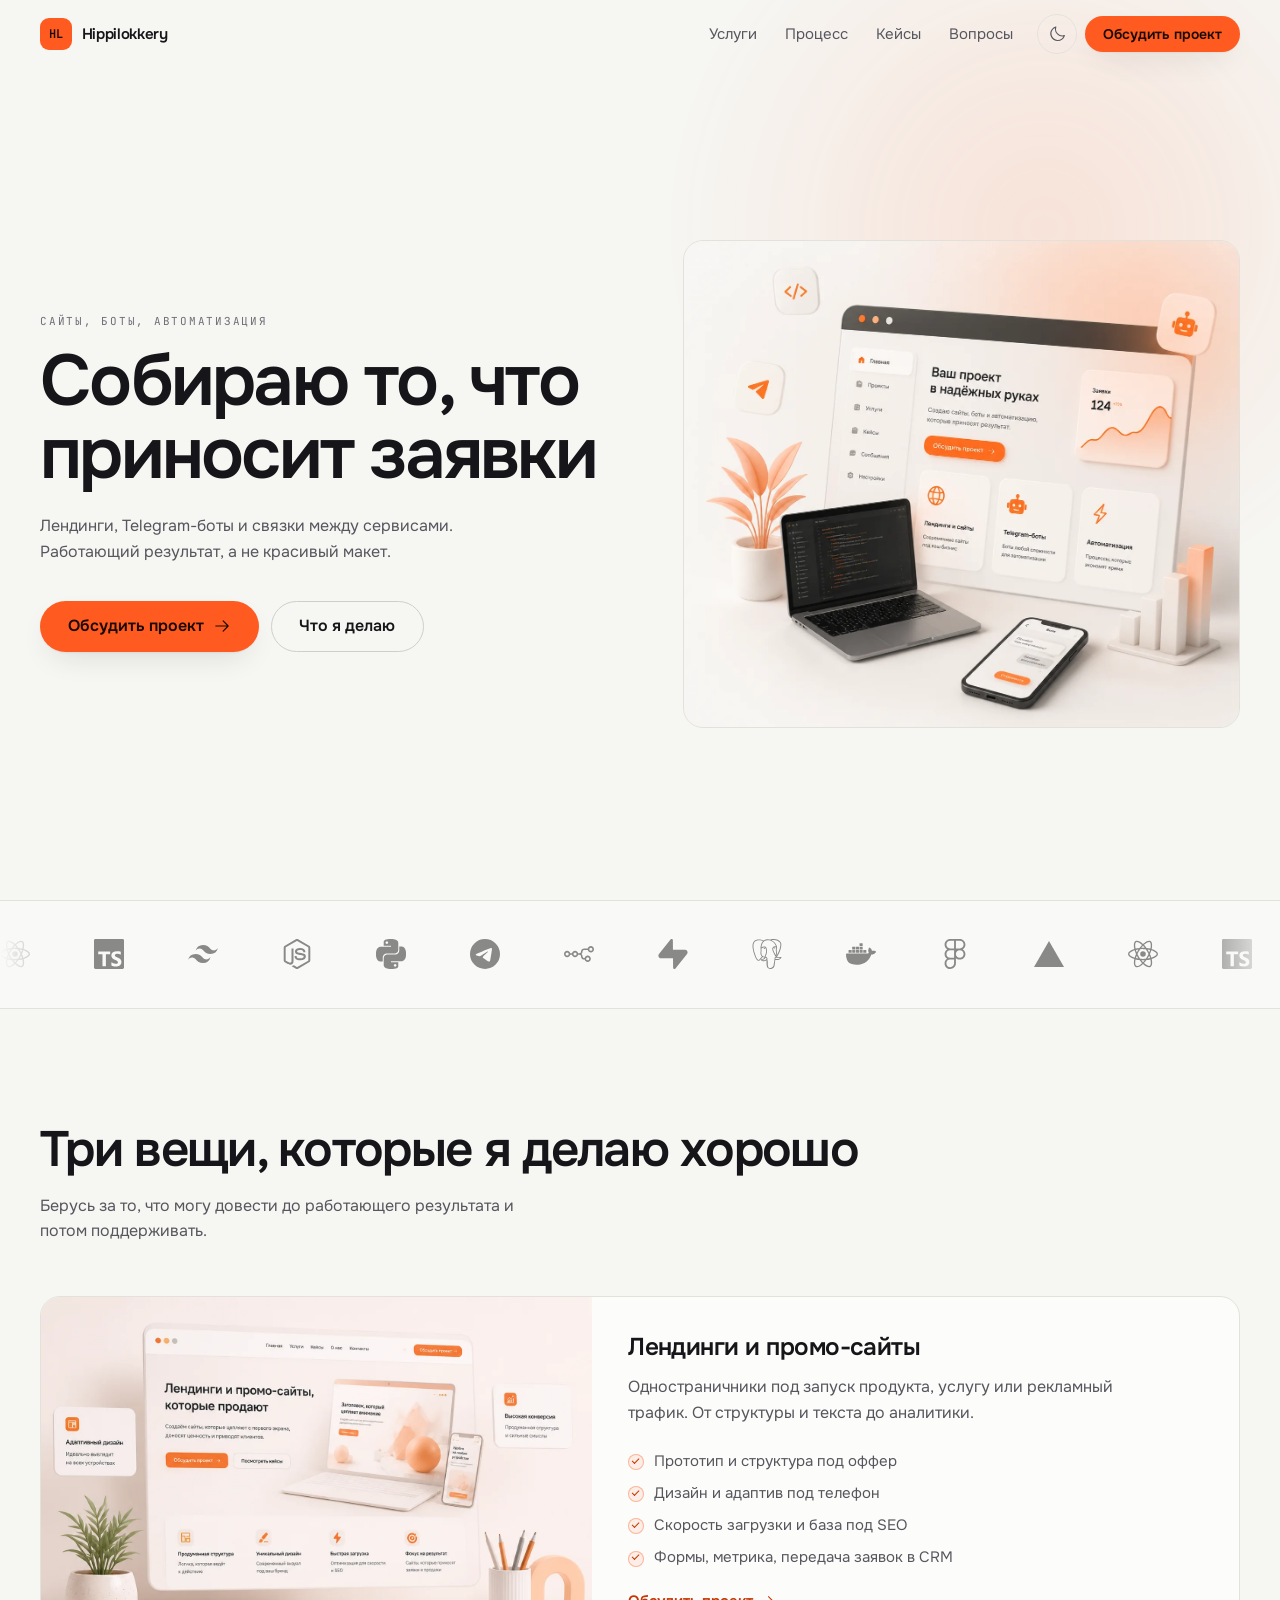
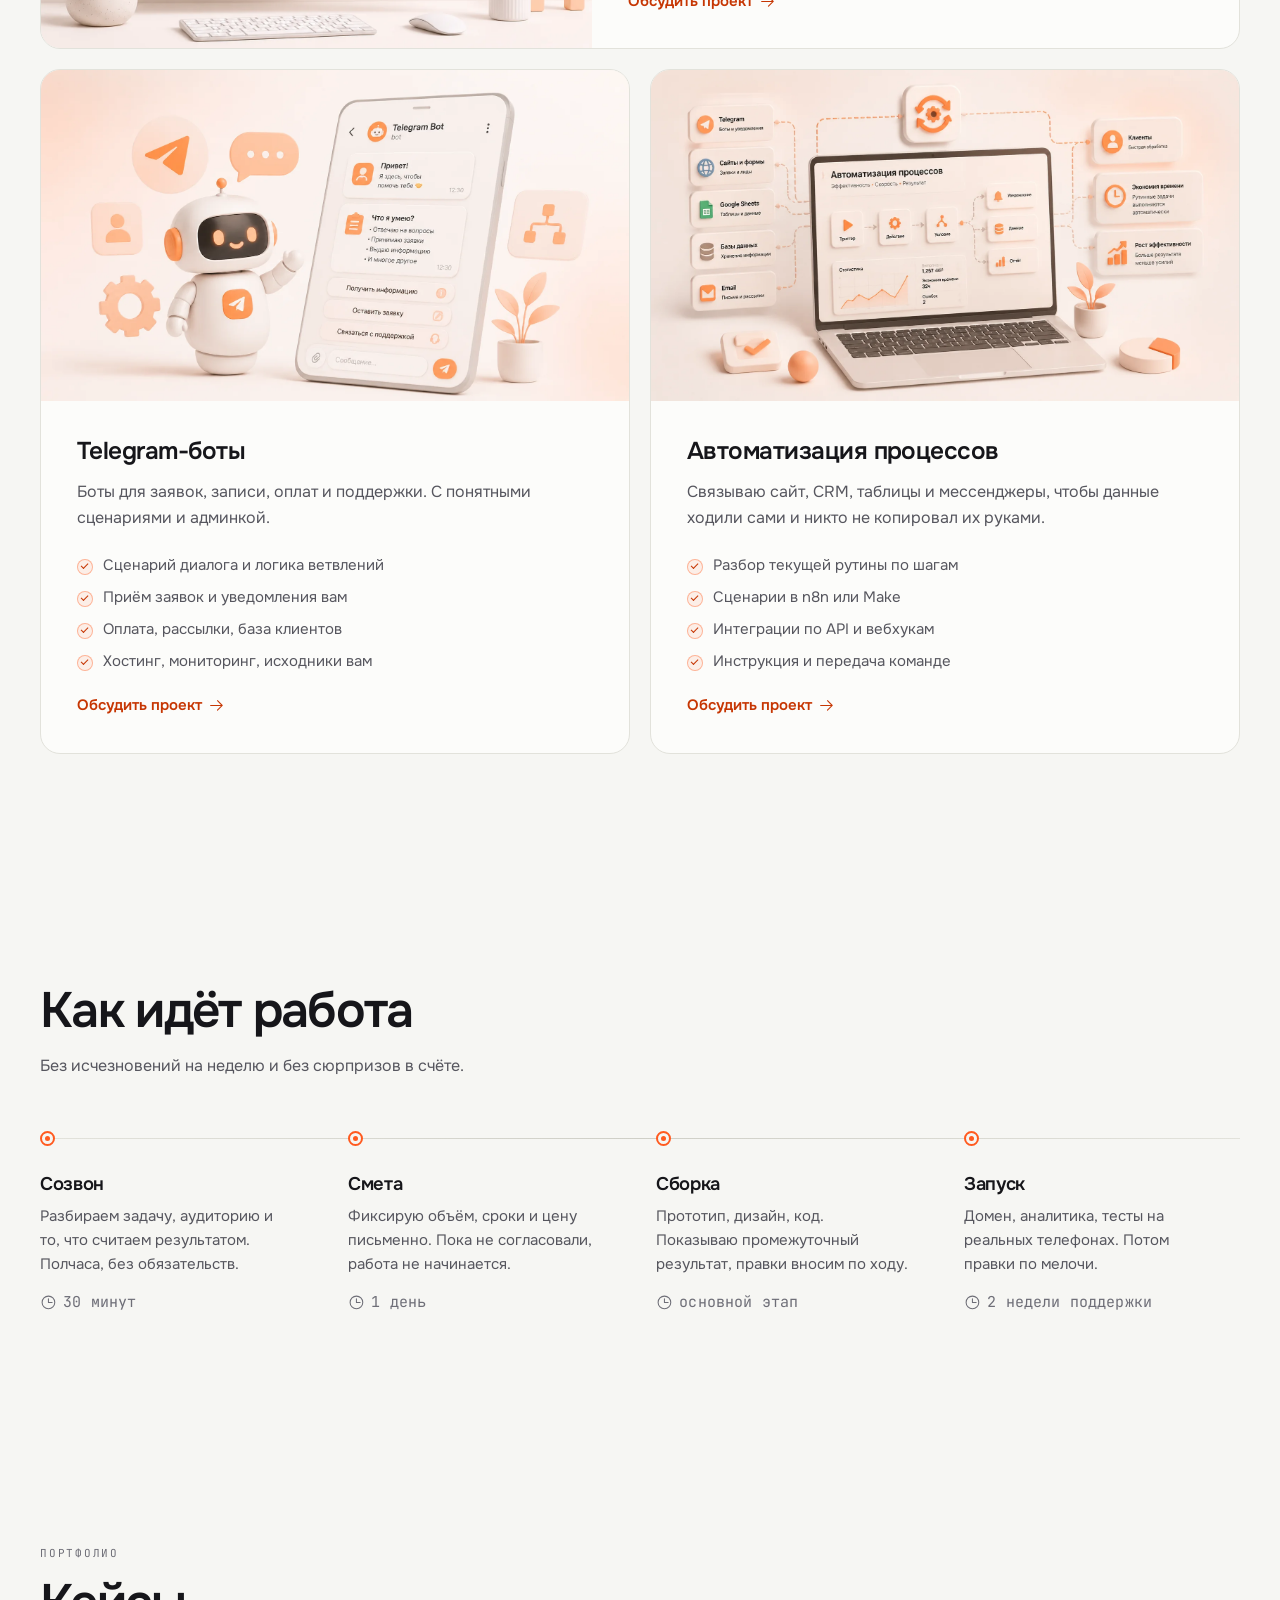
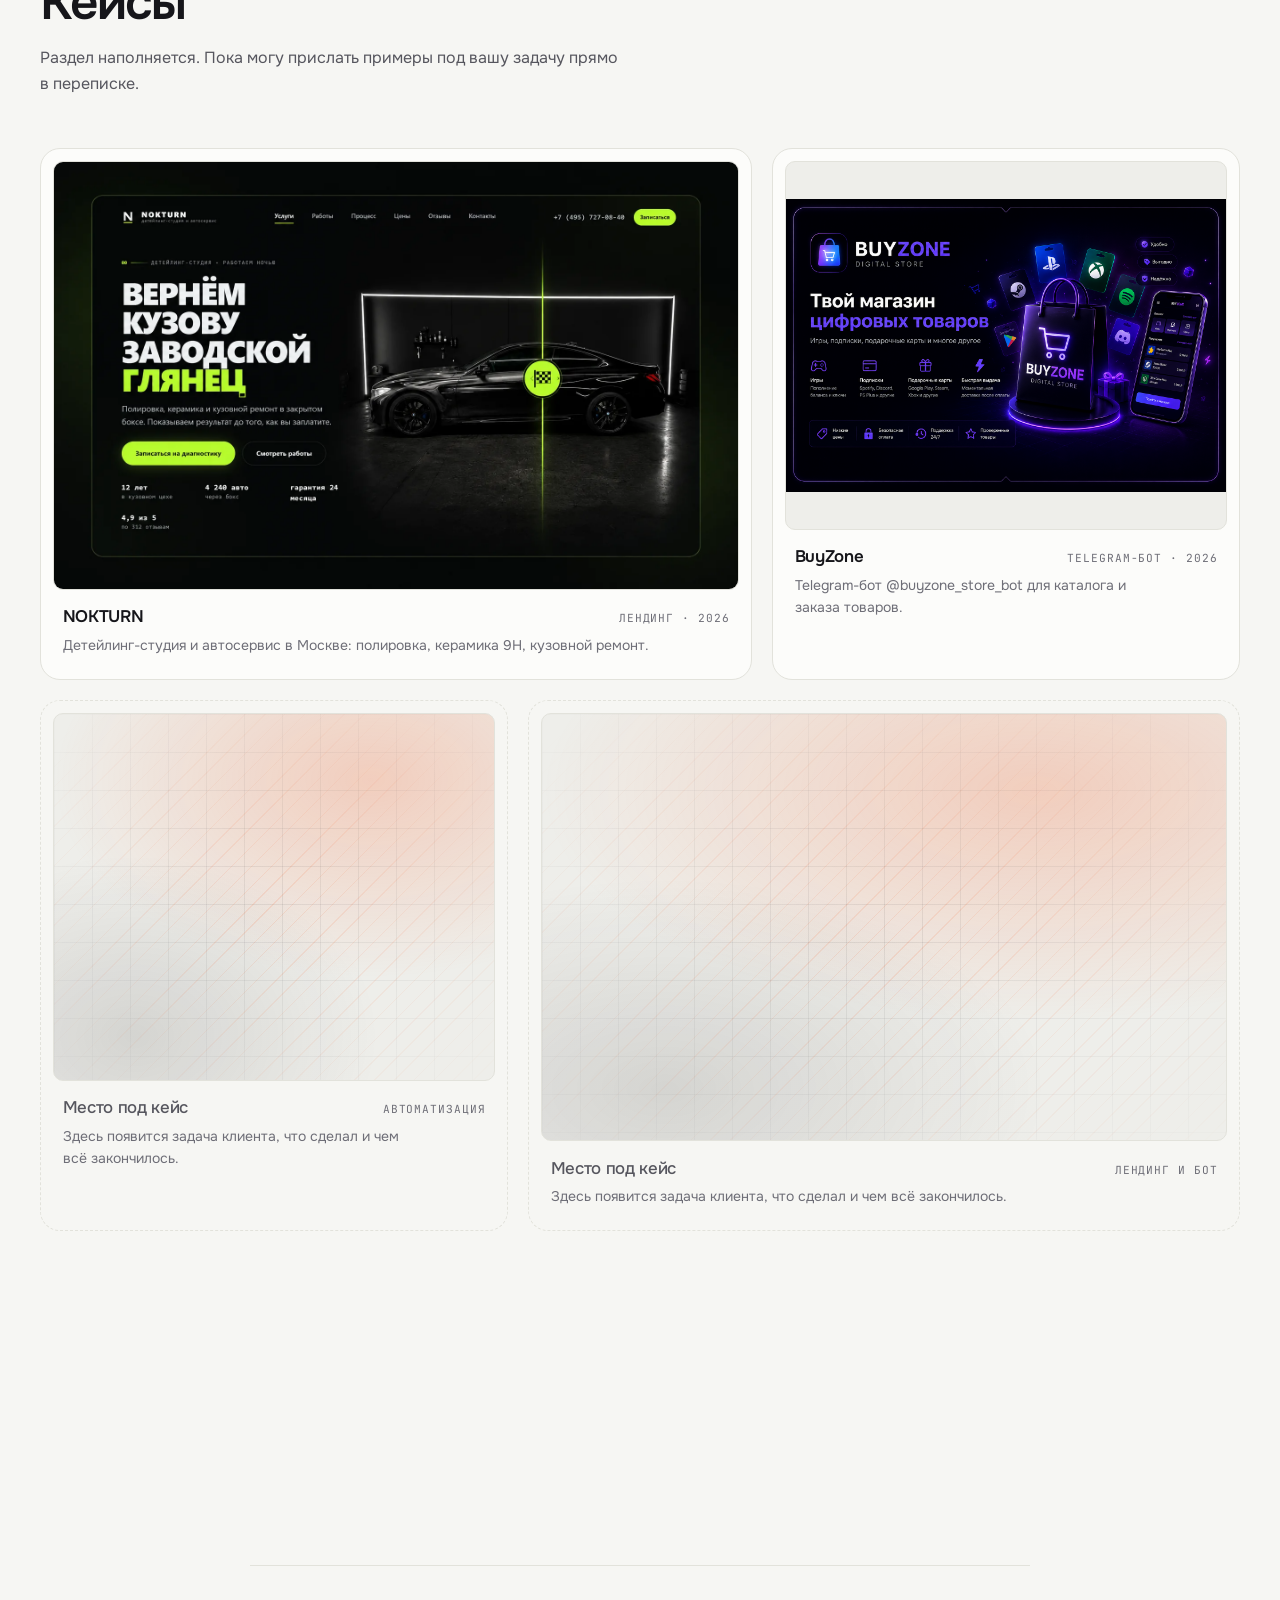
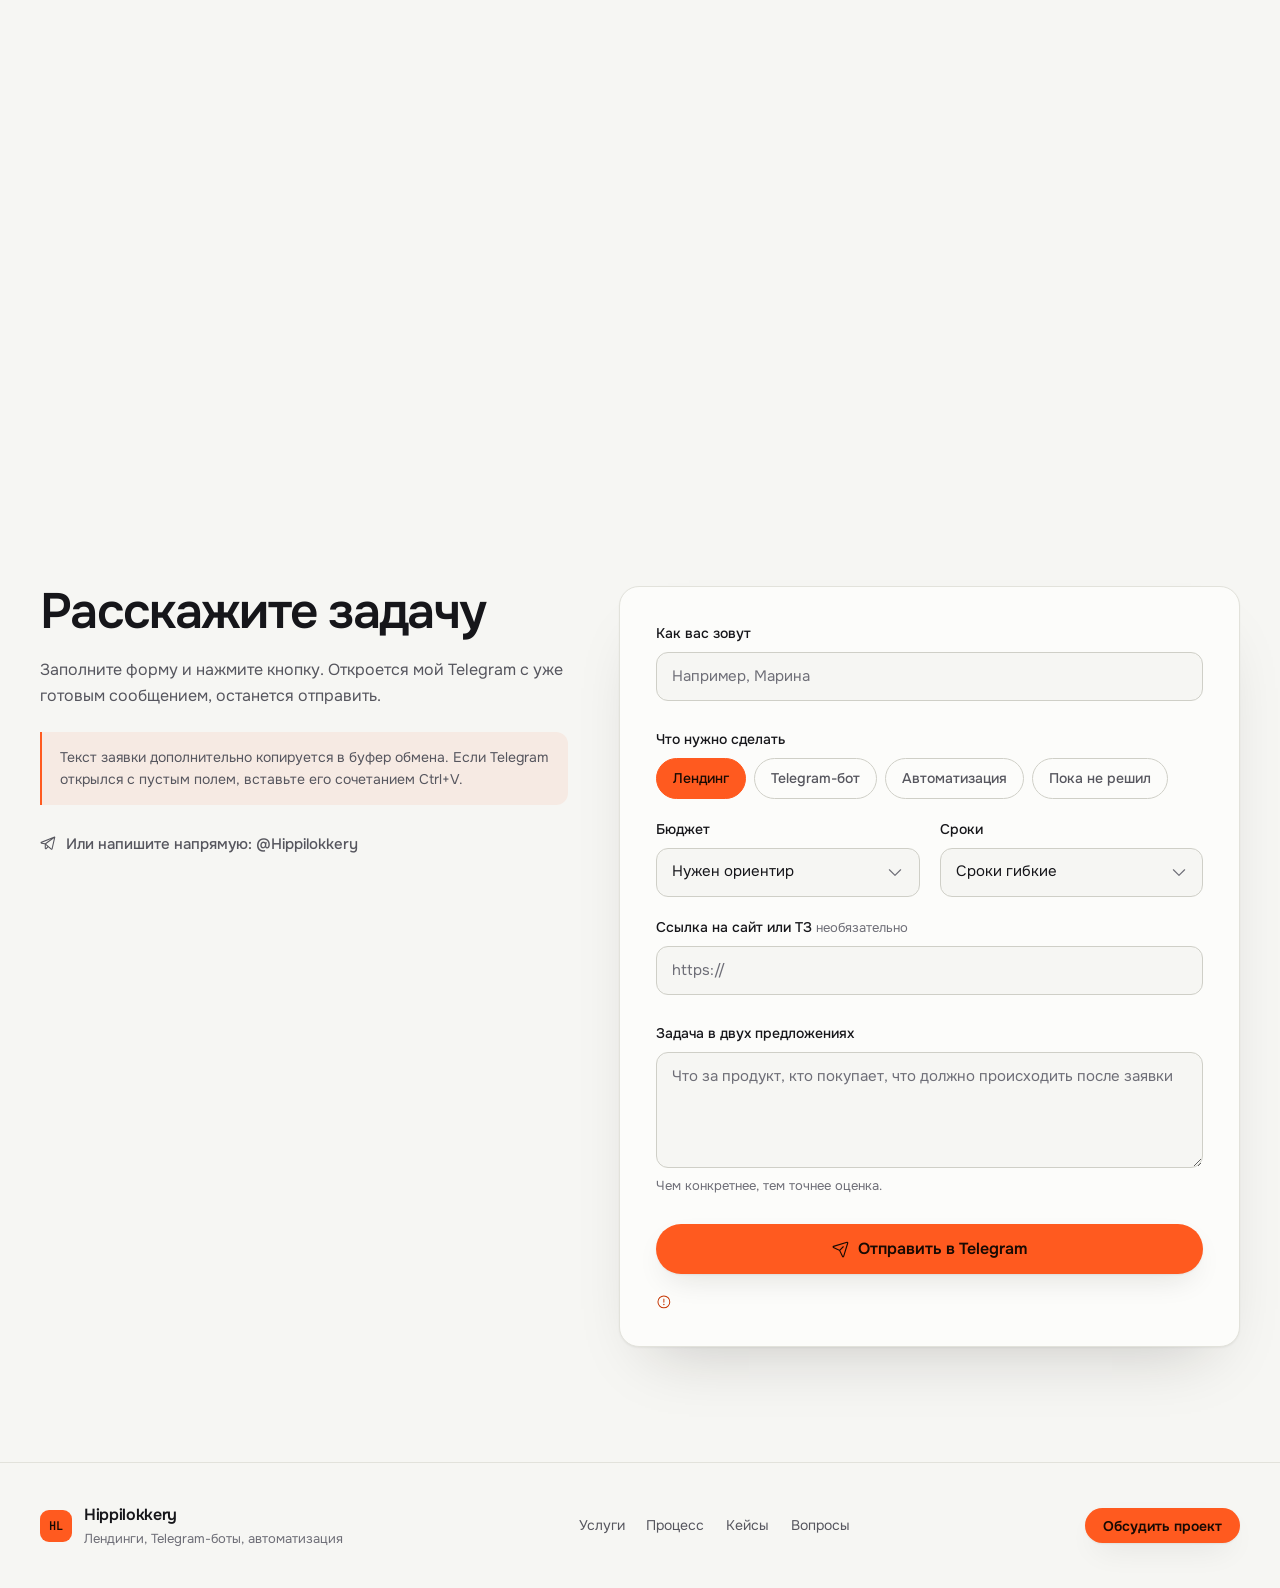
==== index.html @ 98b5475e "Fix BuyZone image fit inside case card" ====
<!DOCTYPE html>
<html lang="ru" data-theme="dark">
<head>
<meta charset="utf-8">
<meta name="viewport" content="width=device-width, initial-scale=1">
<title>Hippilokkery, лендинги и Telegram-боты под ключ</title>
<meta name="description" content="Собираю лендинги, Telegram-ботов и автоматизацию процессов. Заявка из формы уходит мне в Telegram одним нажатием.">
<meta name="theme-color" content="#0b0b0c" media="(prefers-color-scheme: dark)">
<meta name="theme-color" content="#f6f6f3" media="(prefers-color-scheme: light)">

<meta property="og:type" content="website">
<meta property="og:title" content="Hippilokkery, лендинги и Telegram-боты под ключ">
<meta property="og:description" content="Сайты, боты и автоматизация рутины. Работающий результат, а не красивый макет.">
<meta property="og:image" content="https://hippi44.github.io/portfolio/assets/img/og.jpg">
<meta name="twitter:card" content="summary_large_image">

<link rel="icon" href="assets/favicon.svg" type="image/svg+xml">
<link rel="apple-touch-icon" href="assets/apple-touch-icon.png">

<link rel="preload" href="assets/fonts/onest-cyrillic.woff2" as="font" type="font/woff2" crossorigin>
<link rel="preload" href="assets/fonts/onest-latin.woff2" as="font" type="font/woff2" crossorigin>
<link rel="stylesheet" href="assets/fonts.css">
<link rel="stylesheet" href="assets/css/styles.css">

<script>
  /* Тему ставим до первой отрисовки, иначе на загрузке мелькает светлый фон. */
  (function () {
    try {
      var saved = localStorage.getItem('hl-theme');
      var dark = saved ? saved === 'dark' : !window.matchMedia('(prefers-color-scheme: light)').matches;
      document.documentElement.dataset.theme = dark ? 'dark' : 'light';
    } catch (e) { /* приватный режим, остаётся тема из атрибута */ }
    /* Метка «скрипты работают». Без неё блоки .reveal остались бы невидимыми. */
    document.documentElement.classList.add('js');
  })();
</script>

<script type="application/ld+json">
{
  "@context": "https://schema.org",
  "@type": "ProfessionalService",
  "name": "Hippilokkery",
  "description": "Разработка лендингов, Telegram-ботов и автоматизация бизнес-процессов",
  "areaServed": "RU",
  "availableLanguage": "ru",
  "sameAs": ["https://t.me/Hippilokkery"],
  "knowsAbout": ["Лендинги", "Telegram-боты", "Автоматизация процессов", "Интеграции по API"]
}
</script>
</head>

<body>
<a class="skip-link" href="#main">К основному содержимому</a>
<!--
  Спрайт иконок Phosphor (лицензия MIT), вставлен прямо в разметку.
  Инлайн, а не отдельным файлом: так <use href="#i-..."> работает и при открытии
  index.html напрямую с диска, где загрузка внешнего svg запрещена политикой браузера.
  Новую иконку добавляйте сюда же, symbol с id вида i-название.
-->
<svg xmlns="http://www.w3.org/2000/svg" style="display:none" aria-hidden="true">
<symbol id="i-arrow-up-right" viewBox="0 0 256 256" fill="currentColor"><path d="M200,64V168a8,8,0,0,1-16,0V83.31L69.66,197.66a8,8,0,0,1-11.32-11.32L172.69,72H88a8,8,0,0,1,0-16H192A8,8,0,0,1,200,64Z"/></symbol>
<symbol id="i-arrow-right" viewBox="0 0 256 256" fill="currentColor"><path d="M221.66,133.66l-72,72a8,8,0,0,1-11.32-11.32L196.69,136H40a8,8,0,0,1,0-16H196.69L138.34,61.66a8,8,0,0,1,11.32-11.32l72,72A8,8,0,0,1,221.66,133.66Z"/></symbol>
<symbol id="i-check" viewBox="0 0 256 256" fill="currentColor"><path d="M229.66,77.66l-128,128a8,8,0,0,1-11.32,0l-56-56a8,8,0,0,1,11.32-11.32L96,188.69,218.34,66.34a8,8,0,0,1,11.32,11.32Z"/></symbol>
<symbol id="i-copy" viewBox="0 0 256 256" fill="currentColor"><path d="M216,32H88a8,8,0,0,0-8,8V80H40a8,8,0,0,0-8,8V216a8,8,0,0,0,8,8H168a8,8,0,0,0,8-8V176h40a8,8,0,0,0,8-8V40A8,8,0,0,0,216,32ZM160,208H48V96H160Zm48-48H176V88a8,8,0,0,0-8-8H96V48H208Z"/></symbol>
<symbol id="i-sun" viewBox="0 0 256 256" fill="currentColor"><path d="M120,40V16a8,8,0,0,1,16,0V40a8,8,0,0,1-16,0Zm72,88a64,64,0,1,1-64-64A64.07,64.07,0,0,1,192,128Zm-16,0a48,48,0,1,0-48,48A48.05,48.05,0,0,0,176,128ZM58.34,69.66A8,8,0,0,0,69.66,58.34l-16-16A8,8,0,0,0,42.34,53.66Zm0,116.68-16,16a8,8,0,0,0,11.32,11.32l16-16a8,8,0,0,0-11.32-11.32ZM192,72a8,8,0,0,0,5.66-2.34l16-16a8,8,0,0,0-11.32-11.32l-16,16A8,8,0,0,0,192,72Zm5.66,114.34a8,8,0,0,0-11.32,11.32l16,16a8,8,0,0,0,11.32-11.32ZM48,128a8,8,0,0,0-8-8H16a8,8,0,0,0,0,16H40A8,8,0,0,0,48,128Zm80,80a8,8,0,0,0-8,8v24a8,8,0,0,0,16,0V216A8,8,0,0,0,128,208Zm112-88H216a8,8,0,0,0,0,16h24a8,8,0,0,0,0-16Z"/></symbol>
<symbol id="i-moon" viewBox="0 0 256 256" fill="currentColor"><path d="M233.54,142.23a8,8,0,0,0-8-2,88.08,88.08,0,0,1-109.8-109.8,8,8,0,0,0-10-10,104.84,104.84,0,0,0-52.91,37A104,104,0,0,0,136,224a103.09,103.09,0,0,0,62.52-20.88,104.84,104.84,0,0,0,37-52.91A8,8,0,0,0,233.54,142.23ZM188.9,190.34A88,88,0,0,1,65.66,67.11a89,89,0,0,1,31.4-26A106,106,0,0,0,96,56,104.11,104.11,0,0,0,200,160a106,106,0,0,0,14.92-1.06A89,89,0,0,1,188.9,190.34Z"/></symbol>
<symbol id="i-list" viewBox="0 0 256 256" fill="currentColor"><path d="M224,128a8,8,0,0,1-8,8H40a8,8,0,0,1,0-16H216A8,8,0,0,1,224,128ZM40,72H216a8,8,0,0,0,0-16H40a8,8,0,0,0,0,16ZM216,184H40a8,8,0,0,0,0,16H216a8,8,0,0,0,0-16Z"/></symbol>
<symbol id="i-x" viewBox="0 0 256 256" fill="currentColor"><path d="M205.66,194.34a8,8,0,0,1-11.32,11.32L128,139.31,61.66,205.66a8,8,0,0,1-11.32-11.32L116.69,128,50.34,61.66A8,8,0,0,1,61.66,50.34L128,116.69l66.34-66.35a8,8,0,0,1,11.32,11.32L139.31,128Z"/></symbol>
<symbol id="i-caret-down" viewBox="0 0 256 256" fill="currentColor"><path d="M213.66,101.66l-80,80a8,8,0,0,1-11.32,0l-80-80A8,8,0,0,1,53.66,90.34L128,164.69l74.34-74.35a8,8,0,0,1,11.32,11.32Z"/></symbol>
<symbol id="i-paper-plane-tilt" viewBox="0 0 256 256" fill="currentColor"><path d="M227.32,28.68a16,16,0,0,0-15.66-4.08l-.15,0L19.57,82.84a16,16,0,0,0-2.49,29.8L102,154l41.3,84.87A15.86,15.86,0,0,0,157.74,248q.69,0,1.38-.06a15.88,15.88,0,0,0,14-11.51l58.2-191.94c0-.05,0-.1,0-.15A16,16,0,0,0,227.32,28.68ZM157.83,231.85l-.05.14,0-.07-40.06-82.3,48-48a8,8,0,0,0-11.31-11.31l-48,48L24.08,98.25l-.07,0,.14,0L216,40Z"/></symbol>
<symbol id="i-telegram-logo" viewBox="0 0 256 256" fill="currentColor"><path d="M228.88,26.19a9,9,0,0,0-9.16-1.57L17.06,103.93a14.22,14.22,0,0,0,2.43,27.21L72,141.45V200a15.92,15.92,0,0,0,10,14.83,15.91,15.91,0,0,0,17.51-3.73l25.32-26.26L165,220a15.88,15.88,0,0,0,10.51,4,16.3,16.3,0,0,0,5-.79,15.85,15.85,0,0,0,10.67-11.63L231.77,35A9,9,0,0,0,228.88,26.19Zm-61.14,36L78.15,126.35l-49.6-9.73ZM88,200V152.52l24.79,21.74Zm87.53,8L92.85,135.5l119-85.29Z"/></symbol>
<symbol id="i-warning-circle" viewBox="0 0 256 256" fill="currentColor"><path d="M128,24A104,104,0,1,0,232,128,104.11,104.11,0,0,0,128,24Zm0,192a88,88,0,1,1,88-88A88.1,88.1,0,0,1,128,216Zm-8-80V80a8,8,0,0,1,16,0v56a8,8,0,0,1-16,0Zm20,36a12,12,0,1,1-12-12A12,12,0,0,1,140,172Z"/></symbol>
<symbol id="i-circle-notch" viewBox="0 0 256 256" fill="currentColor"><path d="M232,128a104,104,0,0,1-208,0c0-41,23.81-78.36,60.66-95.27a8,8,0,0,1,6.68,14.54C60.15,61.59,40,93.27,40,128a88,88,0,0,0,176,0c0-34.73-20.15-66.41-51.34-80.73a8,8,0,0,1,6.68-14.54C208.19,49.64,232,87,232,128Z"/></symbol>
<symbol id="i-clock" viewBox="0 0 256 256" fill="currentColor"><path d="M128,24A104,104,0,1,0,232,128,104.11,104.11,0,0,0,128,24Zm0,192a88,88,0,1,1,88-88A88.1,88.1,0,0,1,128,216Zm64-88a8,8,0,0,1-8,8H128a8,8,0,0,1-8-8V72a8,8,0,0,1,16,0v48h48A8,8,0,0,1,192,128Z"/></symbol>
</svg>

<header class="site-header" id="site-header">
  <div class="wrap header-inner">
    <a class="brand" href="#top" aria-label="Hippilokkery, в начало страницы">
      <span class="brand-mark" aria-hidden="true">HL</span>
      <span class="brand-name">Hippilokkery</span>
    </a>

    <nav class="nav-desktop" aria-label="Основная навигация">
      <a href="#services">Услуги</a>
      <a href="#process">Процесс</a>
      <a href="#work">Кейсы</a>
      <a href="#faq">Вопросы</a>
    </nav>

    <div class="header-actions">
      <button class="icon-btn" type="button" id="theme-toggle" aria-label="Переключить тему">
        <svg class="ico ico-sun" aria-hidden="true"><use href="#i-sun"></use></svg>
        <svg class="ico ico-moon" aria-hidden="true"><use href="#i-moon"></use></svg>
      </button>
      <a class="btn btn-primary btn-sm header-cta" href="#contact">Обсудить проект</a>
      <button class="icon-btn nav-burger" type="button" id="nav-toggle"
              aria-label="Меню" aria-expanded="false" aria-controls="mobile-nav">
        <svg class="ico ico-open" aria-hidden="true"><use href="#i-list"></use></svg>
        <svg class="ico ico-close" aria-hidden="true"><use href="#i-x"></use></svg>
      </button>
    </div>
  </div>
</header>

<div class="mobile-nav" id="mobile-nav" hidden>
  <nav class="wrap mobile-nav-inner" aria-label="Мобильная навигация">
    <a href="#services"><span>Услуги</span><svg class="ico" aria-hidden="true"><use href="#i-arrow-up-right"></use></svg></a>
    <a href="#process"><span>Процесс</span><svg class="ico" aria-hidden="true"><use href="#i-arrow-up-right"></use></svg></a>
    <a href="#work"><span>Кейсы</span><svg class="ico" aria-hidden="true"><use href="#i-arrow-up-right"></use></svg></a>
    <a href="#faq"><span>Вопросы</span><svg class="ico" aria-hidden="true"><use href="#i-arrow-up-right"></use></svg></a>
    <a class="btn btn-primary mobile-nav-cta" href="#contact">Обсудить проект</a>
  </nav>
</div>

<main id="main">
  <span id="top"></span>

  <!-- ================================ HERO ================================ -->
  <section class="hero">
    <div class="wrap hero-grid">
      <div class="hero-copy">
        <p class="kicker reveal">Сайты, боты, автоматизация</p>
        <h1 class="h-display reveal" style="--d:1">
          Собираю то, что<br>приносит заявки
        </h1>
        <p class="lead hero-lead reveal" style="--d:2">
          Лендинги, Telegram-боты и связки между сервисами. Работающий результат, а не красивый макет.
        </p>
        <div class="hero-actions reveal" style="--d:3">
          <a class="btn btn-primary btn-lg" href="#contact">
            Обсудить проект
            <svg class="ico" aria-hidden="true"><use href="#i-arrow-right"></use></svg>
          </a>
          <a class="btn btn-ghost btn-lg" href="#services">Что я делаю</a>
        </div>
      </div>

      <div class="hero-visual reveal" style="--d:2">
        <!-- Две версии одной сцены. Нижняя видна всегда, верхняя проявляется
             в тёмной теме, см. .shot-img-dark в styles.css. -->
        <figure class="shot shot-hero" data-slot="hero">
          <img class="shot-img" src="assets/img/heroBlock.webp"
               alt="Рабочее место: сайт с формой заявок на экране, Telegram-бот в телефоне и график обращений"
               width="1268" height="1241" loading="eager" fetchpriority="high" decoding="async"
               onerror="this.closest('.shot').classList.add('shot-empty')">
          <img class="shot-img shot-img-dark" src="assets/img/heroBlockDark.webp"
               alt="" aria-hidden="true"
               width="1268" height="1241" loading="eager" decoding="async">
        </figure>
      </div>
    </div>
  </section>

  <!-- ================================ СТЕК ================================ -->
  <section class="stack-band" aria-label="Технологии, на которых работаю">
    <div class="marquee" id="stack-marquee">
      <div class="marquee-track" id="stack-track"><!-- логотипы вставляет JS --></div>
    </div>
  </section>
  <!-- =============================== УСЛУГИ =============================== -->
  <!-- Layout-семейство: асимметричная бенто-сетка. Ровно 3 ячейки под 3 услуги,
       первая широкая с картинкой, две узкие снизу. Пустых ячеек нет. -->
  <section class="section services" id="services">
    <div class="wrap">
      <header class="section-head reveal">
        <h2 class="h-section">Три вещи, которые я делаю хорошо</h2>
        <p class="lead">Берусь за то, что могу довести до работающего результата и потом поддерживать.</p>
      </header>

      <div class="services-grid">

        <article class="svc svc-wide reveal">
          <div class="svc-media">
            <figure class="shot" data-slot="landing">
              <img class="shot-img" src="assets/img/lendingPromo.webp"
                   alt="Лендинг на большом экране: заголовок, кнопка заявки и блок преимуществ"
                   width="1448" height="1086" loading="lazy" decoding="async"
                   onerror="this.closest('.shot').classList.add('shot-empty')">
              <img class="shot-img shot-img-dark" src="assets/img/lendingPromoDark.webp"
                   alt="" aria-hidden="true"
                   width="1448" height="1086" loading="lazy" decoding="async">
            </figure>
          </div>
          <div class="svc-body">
            <h3 class="h-card">Лендинги и промо-сайты</h3>
            <p class="svc-summary">
              Одностраничники под запуск продукта, услугу или рекламный трафик. От структуры и текста до аналитики.
            </p>
            <ul class="ticks">
              <li>Прототип и структура под оффер</li>
              <li>Дизайн и адаптив под телефон</li>
              <li>Скорость загрузки и база под SEO</li>
              <li>Формы, метрика, передача заявок в CRM</li>
            </ul>
            <a class="link-arrow" href="#contact">
              Обсудить проект
              <svg class="ico" aria-hidden="true"><use href="#i-arrow-right"></use></svg>
            </a>
          </div>
        </article>

        <article class="svc svc-tile reveal" style="--d:1">
          <div class="svc-media svc-media-tile">
            <figure class="shot" data-slot="bots">
              <img class="shot-img" src="assets/img/telegramBot.webp"
                   alt="Telegram-бот в чате: приветствие, список умений и кнопки для заявки"
                   width="1672" height="941" loading="lazy" decoding="async"
                   onerror="this.closest('.shot').classList.add('shot-empty')">
              <img class="shot-img shot-img-dark" src="assets/img/telegramBotDark.webp"
                   alt="" aria-hidden="true"
                   width="1672" height="941" loading="lazy" decoding="async">
            </figure>
          </div>
          <div class="svc-body">
            <h3 class="h-card">Telegram-боты</h3>
            <p class="svc-summary">
              Боты для заявок, записи, оплат и поддержки. С понятными сценариями и админкой.
            </p>
            <ul class="ticks">
              <li>Сценарий диалога и логика ветвлений</li>
              <li>Приём заявок и уведомления вам</li>
              <li>Оплата, рассылки, база клиентов</li>
              <li>Хостинг, мониторинг, исходники вам</li>
            </ul>
            <a class="link-arrow" href="#contact">
              Обсудить проект
              <svg class="ico" aria-hidden="true"><use href="#i-arrow-right"></use></svg>
            </a>
          </div>
        </article>

        <article class="svc svc-tile reveal" style="--d:2">
          <div class="svc-media svc-media-tile">
            <figure class="shot" data-slot="automation">
              <img class="shot-img" src="assets/img/automaticProces.webp"
                   alt="Схема автоматизации: Telegram, формы, таблицы и почта связаны с триггером, отчётами и уведомлениями"
                   width="1672" height="941" loading="lazy" decoding="async"
                   onerror="this.closest('.shot').classList.add('shot-empty')">
              <img class="shot-img shot-img-dark" src="assets/img/automaticProcesDark.webp"
                   alt="" aria-hidden="true"
                   width="1672" height="941" loading="lazy" decoding="async">
            </figure>
          </div>
          <div class="svc-body">
            <h3 class="h-card">Автоматизация процессов</h3>
            <p class="svc-summary">
              Связываю сайт, CRM, таблицы и мессенджеры, чтобы данные ходили сами и никто не копировал их руками.
            </p>
            <ul class="ticks">
              <li>Разбор текущей рутины по шагам</li>
              <li>Сценарии в n8n или Make</li>
              <li>Интеграции по API и вебхукам</li>
              <li>Инструкция и передача команде</li>
            </ul>
            <a class="link-arrow" href="#contact">
              Обсудить проект
              <svg class="ico" aria-hidden="true"><use href="#i-arrow-right"></use></svg>
            </a>
          </div>
        </article>

      </div>
    </div>
  </section>

  <!-- =============================== ПРОЦЕСС ============================== -->
  <!-- Layout-семейство: таймлайн. Линия рисуется по scroll-driven анимации. -->
  <section class="section process" id="process">
    <div class="wrap">
      <header class="section-head reveal">
        <h2 class="h-section">Как идёт работа</h2>
        <p class="lead">Без исчезновений на неделю и без сюрпризов в счёте.</p>
      </header>

      <ol class="timeline">
        <li class="tl-step reveal">
          <div class="tl-marker" aria-hidden="true"></div>
          <div class="tl-content">
            <h3 class="tl-title">Созвон</h3>
            <p>Разбираем задачу, аудиторию и то, что считаем результатом. Полчаса, без обязательств.</p>
            <p class="tl-meta">
              <svg class="ico" aria-hidden="true"><use href="#i-clock"></use></svg>
              30 минут
            </p>
          </div>
        </li>
        <li class="tl-step reveal" style="--d:1">
          <div class="tl-marker" aria-hidden="true"></div>
          <div class="tl-content">
            <h3 class="tl-title">Смета</h3>
            <p>Фиксирую объём, сроки и цену письменно. Пока не согласовали, работа не начинается.</p>
            <p class="tl-meta">
              <svg class="ico" aria-hidden="true"><use href="#i-clock"></use></svg>
              <!-- TODO: свой срок -->1 день
            </p>
          </div>
        </li>
        <li class="tl-step reveal" style="--d:2">
          <div class="tl-marker" aria-hidden="true"></div>
          <div class="tl-content">
            <h3 class="tl-title">Сборка</h3>
            <p>Прототип, дизайн, код. Показываю промежуточный результат, правки вносим по ходу.</p>
            <p class="tl-meta">
              <svg class="ico" aria-hidden="true"><use href="#i-clock"></use></svg>
              основной этап
            </p>
          </div>
        </li>
        <li class="tl-step reveal" style="--d:3">
          <div class="tl-marker" aria-hidden="true"></div>
          <div class="tl-content">
            <h3 class="tl-title">Запуск</h3>
            <p>Домен, аналитика, тесты на реальных телефонах. Потом правки по мелочи.</p>
            <p class="tl-meta">
              <svg class="ico" aria-hidden="true"><use href="#i-clock"></use></svg>
              <!-- TODO: свой срок поддержки -->2 недели поддержки
            </p>
          </div>
        </li>
      </ol>
    </div>
  </section>

  <!-- ================================ КЕЙСЫ =============================== -->
  <!--
    КАК ДОБАВИТЬ РЕАЛЬНЫЙ КЕЙС
    1. Положите обложку в assets/img/ (1200x760 для широкой карточки, 900x760 для узкой).
    2. У <article> уберите класс `case-slot`.
    3. Замените заголовок, тип, год, описание и строку результата.
    4. Если есть ссылка на проект, поменяйте <div class="case-card"> на
       <a class="case-card" href="https://..." target="_blank" rel="noopener">.
    Чтобы временно спрятать всю секцию, добавьте hidden к <section id="work">.
  -->
  <section class="section work" id="work">
    <div class="wrap">
      <header class="section-head reveal">
        <p class="kicker">Портфолио</p>
        <h2 class="h-section">Кейсы</h2>
        <p class="lead">Раздел наполняется. Пока могу прислать примеры под вашу задачу прямо в переписке.</p>
      </header>

      <div class="work-grid">

        <article class="case case-wide reveal">
          <a class="case-card" href="https://hippi44.github.io/lendingPage/" target="_blank" rel="noopener">
            <figure class="shot case-shot" data-slot="case-1">
              <img src="assets/img/nokturn.webp" alt="Лендинг NOKTURN: детейлинг-студия и автосервис, полировка, керамика 9H и кузовной ремонт"
                   width="1536" height="1024" loading="lazy" decoding="async"
                   onerror="this.closest('.shot').classList.add('shot-empty')">
            </figure>
            <div class="case-meta">
              <h3 class="case-title">NOKTURN</h3>
              <p class="case-kind">Лендинг · 2026</p>
            </div>
            <p class="case-note">Детейлинг-студия и автосервис в Москве: полировка, керамика 9H, кузовной ремонт.</p>
          </a>
        </article>

        <article class="case case-narrow reveal" style="--d:1">
          <a class="case-card" href="https://t.me/buyzone_store_bot" target="_blank" rel="noopener">
            <figure class="shot case-shot case-shot--contain" data-slot="case-2">
              <img src="assets/img/BuyZone.png" alt="Telegram-бот BuyZone — каталог и заказ товаров" width="900" height="760" loading="lazy" decoding="async" onerror="this.closest('.shot').classList.add('shot-empty')">
            </figure>
            <div class="case-meta">
              <h3 class="case-title">BuyZone</h3>
              <p class="case-kind">Telegram-бот · 2026</p>
            </div>
            <p class="case-note">Telegram-бот @buyzone_store_bot для каталога и заказа товаров.</p>
          </a>
        </article>

        <article class="case case-narrow case-slot reveal" style="--d:2">
          <div class="case-card">
            <figure class="shot case-shot" data-slot="case-3">
              <img src="assets/img/work-slot-3.webp" alt="" width="900" height="760" loading="lazy" decoding="async" onerror="this.closest('.shot').classList.add('shot-empty')">
            </figure>
            <div class="case-meta">
              <h3 class="case-title">Место под кейс</h3>
              <p class="case-kind">Автоматизация</p>
            </div>
            <p class="case-note">Здесь появится задача клиента, что сделал и чем всё закончилось.</p>
          </div>
        </article>

        <article class="case case-wide case-slot reveal" style="--d:3">
          <div class="case-card">
            <figure class="shot case-shot" data-slot="case-4">
              <img src="assets/img/work-slot-4.webp" alt="" width="1200" height="760" loading="lazy" decoding="async" onerror="this.closest('.shot').classList.add('shot-empty')">
            </figure>
            <div class="case-meta">
              <h3 class="case-title">Место под кейс</h3>
              <p class="case-kind">Лендинг и бот</p>
            </div>
            <p class="case-note">Здесь появится задача клиента, что сделал и чем всё закончилось.</p>
          </div>
        </article>

      </div>
    </div>
  </section>

  <!-- =============================== ВОПРОСЫ ============================== -->
  <!-- Layout-семейство: аккордеон. Шесть пунктов, обычный список тут был бы хуже. -->
  <section class="section faq" id="faq">
    <div class="wrap faq-wrap">
      <header class="section-head reveal">
        <h2 class="h-section">Частые вопросы</h2>
      </header>

      <div class="accordion" id="accordion">

        <div class="acc-item reveal">
          <h3>
            <button class="acc-trigger" type="button" aria-expanded="false" aria-controls="acc-1" id="acc-1-btn">
              <span>От чего зависит цена?</span>
              <svg class="ico acc-chevron" aria-hidden="true"><use href="#i-caret-down"></use></svg>
            </button>
          </h3>
          <div class="acc-panel" id="acc-1" role="region" aria-labelledby="acc-1-btn" hidden>
            <p>От количества экранов и сценариев, сложности интеграций и того, есть ли готовые тексты и фирменный стиль. После короткого созвона называю вилку, после разбора вводных фиксирую точную сумму в смете.</p>
          </div>
        </div>

        <div class="acc-item reveal">
          <h3>
            <button class="acc-trigger" type="button" aria-expanded="false" aria-controls="acc-2" id="acc-2-btn">
              <span>Как проходит оплата?</span>
              <svg class="ico acc-chevron" aria-hidden="true"><use href="#i-caret-down"></use></svg>
            </button>
          </h3>
          <!-- TODO: сверьте с вашими условиями -->
          <div class="acc-panel" id="acc-2" role="region" aria-labelledby="acc-2-btn" hidden>
            <p>Обычно половина предоплатой и остаток после приёмки. Крупные проекты делим на этапы и платим по частям.</p>
          </div>
        </div>

        <div class="acc-item reveal">
          <h3>
            <button class="acc-trigger" type="button" aria-expanded="false" aria-controls="acc-3" id="acc-3-btn">
              <span>Исходники и доступы остаются у меня?</span>
              <svg class="ico acc-chevron" aria-hidden="true"><use href="#i-caret-down"></use></svg>
            </button>
          </h3>
          <div class="acc-panel" id="acc-3" role="region" aria-labelledby="acc-3-btn" hidden>
            <p>Да. Репозиторий, домен, хостинг и аккаунты оформляются на вас. При передаче показываю, где что лежит, и оставляю инструкцию.</p>
          </div>
        </div>

        <div class="acc-item reveal">
          <h3>
            <button class="acc-trigger" type="button" aria-expanded="false" aria-controls="acc-4" id="acc-4-btn">
              <span>Что с правками после запуска?</span>
              <svg class="ico acc-chevron" aria-hidden="true"><use href="#i-caret-down"></use></svg>
            </button>
          </h3>
          <!-- TODO: свой срок бесплатных правок -->
          <div class="acc-panel" id="acc-4" role="region" aria-labelledby="acc-4-btn" hidden>
            <p>Две недели после сдачи правлю мелочи и баги бесплатно. Дальше можно взять поддержку на месяц или обращаться разово.</p>
          </div>
        </div>

        <div class="acc-item reveal">
          <h3>
            <button class="acc-trigger" type="button" aria-expanded="false" aria-controls="acc-5" id="acc-5-btn">
              <span>Нужен готовый макет, или дизайн на вас?</span>
              <svg class="ico acc-chevron" aria-hidden="true"><use href="#i-caret-down"></use></svg>
            </button>
          </h3>
          <div class="acc-panel" id="acc-5" role="region" aria-labelledby="acc-5-btn" hidden>
            <p>Могу вести проект целиком: структура, тексты, дизайн, код. Если у вас есть макет в Figma или брендбук, работаю по ним и это выходит быстрее.</p>
          </div>
        </div>

        <div class="acc-item reveal">
          <h3>
            <button class="acc-trigger" type="button" aria-expanded="false" aria-controls="acc-6" id="acc-6-btn">
              <span>Сможете доработать то, что уже есть?</span>
              <svg class="ico acc-chevron" aria-hidden="true"><use href="#i-caret-down"></use></svg>
            </button>
          </h3>
          <div class="acc-panel" id="acc-6" role="region" aria-labelledby="acc-6-btn" hidden>
            <p>Да, если код можно поддерживать. Сначала смотрю проект и честно говорю, что дешевле: доработать или собрать заново.</p>
          </div>
        </div>

      </div>
    </div>
  </section>

  <!-- ============================== КОНТАКТ =============================== -->
  <section class="section contact" id="contact">
    <div class="wrap contact-grid">

      <div class="contact-copy reveal">
        <h2 class="h-section">Расскажите задачу</h2>
        <p class="lead">
          Заполните форму и нажмите кнопку. Откроется мой Telegram с уже готовым сообщением, останется отправить.
        </p>
        <p class="contact-fallback">
          Текст заявки дополнительно копируется в буфер обмена. Если Telegram открылся с пустым полем, вставьте его сочетанием Ctrl+V.
        </p>
        <a class="contact-direct" href="https://t.me/Hippilokkery" target="_blank" rel="noopener noreferrer">
          <svg class="ico" aria-hidden="true"><use href="#i-telegram-logo"></use></svg>
          <span>Или напишите напрямую: @Hippilokkery</span>
        </a>
      </div>

      <!-- Форма не уходит на сервер: она собирает текст и открывает Telegram.
           novalidate, потому что сообщения об ошибках рисуем сами, единым стилем. -->
      <form class="lead-form panel reveal" id="lead-form" novalidate>
        <div class="field">
          <label for="f-name">Как вас зовут</label>
          <input type="text" id="f-name" name="name" autocomplete="name" placeholder="Например, Марина" required>
          <p class="field-error" id="f-name-error" hidden></p>
        </div>

        <div class="field">
          <span class="field-label" id="f-kind-label">Что нужно сделать</span>
          <div class="chips" role="radiogroup" aria-labelledby="f-kind-label" id="f-kind">
            <label class="chip"><input type="radio" name="kind" value="Лендинг" checked><span>Лендинг</span></label>
            <label class="chip"><input type="radio" name="kind" value="Telegram-бот"><span>Telegram-бот</span></label>
            <label class="chip"><input type="radio" name="kind" value="Автоматизация"><span>Автоматизация</span></label>
            <label class="chip"><input type="radio" name="kind" value="Пока не определился"><span>Пока не решил</span></label>
          </div>
        </div>

        <div class="field-row">
          <div class="field">
            <label for="f-budget">Бюджет</label>
            <div class="select-shell">
              <select id="f-budget" name="budget">
                <option value="нужен ориентир">Нужен ориентир</option>
                <option value="до 50 000 ₽">до 50 000 ₽</option>
                <option value="от 50 000 до 100 000 ₽">от 50 000 до 100 000 ₽</option>
                <option value="от 100 000 до 300 000 ₽">от 100 000 до 300 000 ₽</option>
                <option value="больше 300 000 ₽">больше 300 000 ₽</option>
              </select>
              <svg class="ico select-chevron" aria-hidden="true"><use href="#i-caret-down"></use></svg>
            </div>
          </div>

          <div class="field">
            <label for="f-term">Сроки</label>
            <div class="select-shell">
              <select id="f-term" name="term">
                <option value="гибкие">Сроки гибкие</option>
                <option value="срочно">Срочно</option>
                <option value="от 2 до 4 недель">От 2 до 4 недель</option>
                <option value="от 1 до 2 месяцев">От 1 до 2 месяцев</option>
              </select>
              <svg class="ico select-chevron" aria-hidden="true"><use href="#i-caret-down"></use></svg>
            </div>
          </div>
        </div>

        <div class="field">
          <label for="f-link">Ссылка на сайт или ТЗ <span class="field-opt">необязательно</span></label>
          <input type="url" id="f-link" name="link" inputmode="url" placeholder="https://">
          <p class="field-error" id="f-link-error" hidden></p>
        </div>

        <div class="field">
          <label for="f-message">Задача в двух предложениях</label>
          <textarea id="f-message" name="message" rows="4" required
                    aria-describedby="f-message-hint"
                    placeholder="Что за продукт, кто покупает, что должно происходить после заявки"></textarea>
          <p class="field-hint" id="f-message-hint">Чем конкретнее, тем точнее оценка.</p>
          <p class="field-error" id="f-message-error" hidden></p>
        </div>

        <button class="btn btn-primary btn-lg btn-block" type="submit" id="submit-btn">
          <svg class="ico btn-ico-idle" aria-hidden="true"><use href="#i-paper-plane-tilt"></use></svg>
          <svg class="ico btn-ico-busy" aria-hidden="true"><use href="#i-circle-notch"></use></svg>
          <span id="submit-label">Отправить в Telegram</span>
        </button>

        <!-- Состояние после отправки: подтверждение плюс запасные пути -->
        <div class="form-result" id="form-result" hidden role="status" aria-live="polite">
          <p class="form-result-head">
            <svg class="ico" aria-hidden="true"><use href="#i-check"></use></svg>
            <span id="form-result-text">Telegram открыт, сообщение готово к отправке.</span>
          </p>
          <div class="form-result-actions">
            <a class="btn btn-ghost btn-sm" id="result-open" href="https://t.me/Hippilokkery" target="_blank" rel="noopener noreferrer">
              Открыть Telegram снова
            </a>
            <button class="btn btn-ghost btn-sm" type="button" id="result-copy">
              <svg class="ico" aria-hidden="true"><use href="#i-copy"></use></svg>
              <span id="result-copy-label">Скопировать текст</span>
            </button>
          </div>
        </div>

        <p class="form-error-top" id="form-error" hidden role="alert">
          <svg class="ico" aria-hidden="true"><use href="#i-warning-circle"></use></svg>
          <span id="form-error-text"></span>
        </p>
      </form>

    </div>
  </section>
</main>

<footer class="site-footer">
  <div class="wrap footer-inner">
    <div class="footer-brand">
      <span class="brand-mark" aria-hidden="true">HL</span>
      <div>
        <p class="footer-name">Hippilokkery</p>
        <p class="footer-role">Лендинги, Telegram-боты, автоматизация</p>
      </div>
    </div>

    <nav class="footer-nav" aria-label="Навигация в подвале">
      <a href="#services">Услуги</a>
      <a href="#process">Процесс</a>
      <a href="#work">Кейсы</a>
      <a href="#faq">Вопросы</a>
    </nav>

    <a class="btn btn-primary btn-sm" href="#contact">Обсудить проект</a>
  </div>
</footer>

<script src="assets/js/main.js" defer></script>

</body>
</html>
---- assets/fonts.css ----
/* Сгенерировано scripts/fetch-assets.py. Файлы шрифтов лежат в assets/fonts/. */
/* Onest и JetBrains Mono, лицензия SIL Open Font License 1.1. */

@font-face {
  font-family: 'Onest';
  font-style: normal;
  font-weight: 300 800;
  font-display: swap;
  src: url('fonts/onest-cyrillic-ext.woff2') format('woff2');
  unicode-range: U+0460-052F, U+1C80-1C8A, U+20B4, U+2DE0-2DFF, U+A640-A69F, U+FE2E-FE2F;
}

@font-face {
  font-family: 'Onest';
  font-style: normal;
  font-weight: 300 800;
  font-display: swap;
  src: url('fonts/onest-cyrillic.woff2') format('woff2');
  unicode-range: U+0301, U+0400-045F, U+0490-0491, U+04B0-04B1, U+2116;
}

@font-face {
  font-family: 'Onest';
  font-style: normal;
  font-weight: 300 800;
  font-display: swap;
  src: url('fonts/onest-latin-ext.woff2') format('woff2');
  unicode-range: U+0100-02BA, U+02BD-02C5, U+02C7-02CC, U+02CE-02D7, U+02DD-02FF, U+0304, U+0308, U+0329, U+1D00-1DBF, U+1E00-1E9F, U+1EF2-1EFF, U+2020, U+20A0-20AB, U+20AD-20C0, U+2113, U+2C60-2C7F, U+A720-A7FF;
}

@font-face {
  font-family: 'Onest';
  font-style: normal;
  font-weight: 300 800;
  font-display: swap;
  src: url('fonts/onest-latin.woff2') format('woff2');
  unicode-range: U+0000-00FF, U+0131, U+0152-0153, U+02BB-02BC, U+02C6, U+02DA, U+02DC, U+0304, U+0308, U+0329, U+2000-206F, U+20AC, U+2122, U+2191, U+2193, U+2212, U+2215, U+FEFF, U+FFFD;
}

@font-face {
  font-family: 'JetBrains Mono';
  font-style: normal;
  font-weight: 400 600;
  font-display: swap;
  src: url('fonts/jetbrains-mono-cyrillic-ext.woff2') format('woff2');
  unicode-range: U+0460-052F, U+1C80-1C8A, U+20B4, U+2DE0-2DFF, U+A640-A69F, U+FE2E-FE2F;
}

@font-face {
  font-family: 'JetBrains Mono';
  font-style: normal;
  font-weight: 400 600;
  font-display: swap;
  src: url('fonts/jetbrains-mono-cyrillic.woff2') format('woff2');
  unicode-range: U+0301, U+0400-045F, U+0490-0491, U+04B0-04B1, U+2116;
}

@font-face {
  font-family: 'JetBrains Mono';
  font-style: normal;
  font-weight: 400 600;
  font-display: swap;
  src: url('fonts/jetbrains-mono-latin-ext.woff2') format('woff2');
  unicode-range: U+0100-02BA, U+02BD-02C5, U+02C7-02CC, U+02CE-02D7, U+02DD-02FF, U+0304, U+0308, U+0329, U+1D00-1DBF, U+1E00-1E9F, U+1EF2-1EFF, U+2020, U+20A0-20AB, U+20AD-20C0, U+2113, U+2C60-2C7F, U+A720-A7FF;
}

@font-face {
  font-family: 'JetBrains Mono';
  font-style: normal;
  font-weight: 400 600;
  font-display: swap;
  src: url('fonts/jetbrains-mono-latin.woff2') format('woff2');
  unicode-range: U+0000-00FF, U+0131, U+0152-0153, U+02BB-02BC, U+02C6, U+02DA, U+02DC, U+0304, U+0308, U+0329, U+2000-206F, U+20AC, U+2122, U+2191, U+2193, U+2212, U+2215, U+FEFF, U+FFFD;
}
---- assets/css/styles.css ----
/* ===========================================================================
   Hippilokkery, лендинг. Чистый CSS, без препроцессоров и утилити-фреймворков.

   ПРАВИЛА, КОТОРЫЕ ДЕЙСТВУЮТ НА ВЕСЬ ФАЙЛ

   Тема   одна на всю страницу, секции не инвертируются.
          Токены живут в :root (светлая) и [data-theme="dark"] (тёмная).
          Атрибут ставит инлайн-скрипт в <head> до первой отрисовки.

   Цвет   ровно один акцент: #ff5a1f. Второго акцента на странице нет.
          Для текста берётся --accent-text, он подобран под контраст AA.

   Форма  одна система скруглений, не смешивать:
            кнопки и чипы  -> 999px (таблетка)
            карточки, панели -> 20px
            поля ввода     -> 12px

   Сетка  контейнер .wrap, max-width 1320px.
          Брейкпоинты: 640, 768, 900, 1024, 1280.

   Движение  анимируем только transform и opacity.
             всё, что двигается, выключается под prefers-reduced-motion.
   =========================================================================== */

/* ---------------------------------------------------------------------------
   1. ТОКЕНЫ
--------------------------------------------------------------------------- */

:root {
  color-scheme: light;

  --canvas: #f6f6f3;
  --surface: #fcfcfa;
  --surface-2: #eeeeea;

  --ink: #16161a;
  --ink-2: #56565e;
  --ink-3: #6e6e77;

  --line: #e2e2db;
  --line-2: #cfcfc7;

  --accent: #ff5a1f;
  --accent-text: #c63603;   /* акцент как текст, контраст AA на светлом */
  --accent-ink: #180a03;    /* текст на акцентной заливке */
  --accent-soft: #fceee7;

  --shadow-tint: 26 22 18;  /* тень тонируется под фон, чистого чёрного нет */
  --shadow-lift: 0 1px 2px rgb(var(--shadow-tint) / .06), 0 12px 32px -12px rgb(var(--shadow-tint) / .16);
  --shadow-panel: 0 1px 2px rgb(var(--shadow-tint) / .05), 0 32px 64px -32px rgb(var(--shadow-tint) / .22);

  --radius-card: 20px;
  --radius-input: 12px;
  --radius-pill: 999px;

  --ease: cubic-bezier(.16, 1, .3, 1);
  --header-h: 68px;
}

[data-theme="dark"] {
  color-scheme: dark;

  --canvas: #0b0b0c;
  --surface: #131316;
  --surface-2: #1b1b1f;

  --ink: #f3f3f0;
  --ink-2: #a3a3a9;
  --ink-3: #8b8b94;

  --line: #26262b;
  --line-2: #35353c;

  --accent: #ff5a1f;
  --accent-text: #ff7f4d;   /* на тёмном акцент осветляем, иначе теряется */
  --accent-ink: #180a03;
  --accent-soft: #241209;

  --shadow-tint: 0 0 0;
  --shadow-lift: 0 1px 2px rgb(var(--shadow-tint) / .3), 0 12px 32px -12px rgb(var(--shadow-tint) / .5);
  --shadow-panel: 0 1px 2px rgb(var(--shadow-tint) / .3), 0 32px 64px -28px rgb(var(--shadow-tint) / .7);
}

/* ---------------------------------------------------------------------------
   2. БАЗА
--------------------------------------------------------------------------- */

*,
*::before,
*::after { box-sizing: border-box; }

* { margin: 0; }

html {
  scroll-behavior: smooth;
  /* чтобы якорь не уезжал под фиксированную шапку */
  scroll-padding-top: calc(var(--header-h) + 16px);
  -webkit-text-size-adjust: 100%;
  -webkit-tap-highlight-color: transparent;
}

body {
  min-height: 100dvh;
  background: var(--canvas);
  color: var(--ink);
  font-family: 'Onest', ui-sans-serif, system-ui, -apple-system, 'Segoe UI', sans-serif;
  font-size: 16px;
  line-height: 1.5;
  -webkit-font-smoothing: antialiased;
  -moz-osx-font-smoothing: grayscale;
  overflow-x: hidden;
  transition: background-color .3s var(--ease), color .3s var(--ease);
}

body.is-locked { overflow: hidden; }

img, svg, video { display: block; max-width: 100%; }
img { height: auto; }

button, input, select, textarea {
  font: inherit;
  color: inherit;
}

button { cursor: pointer; }

a {
  color: inherit;
  text-decoration: none;
}

h1, h2, h3 {
  font-weight: 600;
  letter-spacing: -.03em;
  line-height: 1.08;
  text-wrap: balance;
}

p { text-wrap: pretty; }

ul { list-style: none; padding: 0; }

::selection {
  background: var(--accent);
  color: var(--accent-ink);
}

:focus-visible {
  outline: 2px solid var(--accent);
  outline-offset: 3px;
  border-radius: 4px;
}

.skip-link {
  position: absolute;
  left: 50%;
  top: 12px;
  transform: translate(-50%, -200%);
  z-index: 100;
  padding: .7rem 1.2rem;
  border-radius: var(--radius-pill);
  background: var(--accent);
  color: var(--accent-ink);
  font-weight: 600;
  transition: transform .2s var(--ease);
}
.skip-link:focus-visible { transform: translate(-50%, 0); }

/* Маячок для IntersectionObserver: по нему шапка понимает, что страницу
   прокрутили. Вынесен из потока, поэтому на вёрстку не влияет.
   Скролл-листенеров на странице нет вообще. */
#top {
  position: absolute;
  top: 0;
  left: 0;
  width: 1px;
  height: 24px;
  pointer-events: none;
}

/* ---------------------------------------------------------------------------
   3. ТИПОГРАФИКА И ПРИМИТИВЫ
--------------------------------------------------------------------------- */

.wrap {
  width: 100%;
  max-width: 1320px;
  margin-inline: auto;
  padding-inline: 1.25rem;
}
@media (min-width: 768px) { .wrap { padding-inline: 2rem; } }
@media (min-width: 1280px) { .wrap { padding-inline: 2.5rem; } }

.section { padding-block: clamp(4.5rem, 9vw, 8rem); }

.section-head { margin-bottom: clamp(2.25rem, 4vw, 3.5rem); }
.section-head .lead { margin-top: 1rem; }

.h-display {
  font-size: clamp(2.25rem, 6.4vw, 4.5rem);
  line-height: 1.02;
  letter-spacing: -.038em;
}

.h-section {
  font-size: clamp(1.9rem, 4.4vw, 3.1rem);
  line-height: 1.06;
  letter-spacing: -.034em;
}

.h-card {
  font-size: clamp(1.2rem, 1.9vw, 1.55rem);
  line-height: 1.16;
  letter-spacing: -.022em;
}

.lead {
  font-size: clamp(1rem, 1.1vw, 1.125rem);
  line-height: 1.62;
  color: var(--ink-2);
  max-width: 56ch;
}

/* Мелкая техническая подпись. На странице их всего две, не над каждой секцией. */
.kicker {
  font-family: 'JetBrains Mono', ui-monospace, 'SF Mono', Menlo, monospace;
  font-size: .6875rem;
  line-height: 1;
  letter-spacing: .16em;
  text-transform: uppercase;
  color: var(--ink-3);
  margin-bottom: 1.1rem;
}

.panel {
  background: var(--surface);
  border: 1px solid var(--line);
  border-radius: var(--radius-card);
}

.ico {
  width: 1.125em;
  height: 1.125em;
  flex: none;
  fill: currentColor;
}

/* ---------------------------------------------------------------------------
   4. КНОПКИ И ССЫЛКИ
--------------------------------------------------------------------------- */

.btn {
  --btn-py: .8rem;
  --btn-px: 1.4rem;
  display: inline-flex;
  align-items: center;
  justify-content: center;
  gap: .55rem;
  padding: var(--btn-py) var(--btn-px);
  border: 1px solid transparent;
  border-radius: var(--radius-pill);
  font-weight: 600;
  font-size: .9375rem;
  line-height: 1;
  white-space: nowrap;         /* лейбл кнопки всегда в одну строку */
  text-align: center;
  transition: transform .18s var(--ease), background-color .18s var(--ease),
              border-color .18s var(--ease), color .18s var(--ease), box-shadow .18s var(--ease);
}

.btn-sm { --btn-py: .6rem; --btn-px: 1.05rem; font-size: .875rem; }
.btn-lg { --btn-py: .95rem; --btn-px: 1.7rem; font-size: 1rem; }
.btn-block { width: 100%; }

.btn-primary {
  background: var(--accent);
  color: var(--accent-ink);     /* контраст 6.2:1, проходит AA */
  box-shadow: var(--shadow-lift);
}
.btn-primary:hover { background: color-mix(in srgb, var(--accent) 88%, #fff); transform: translateY(-2px); }
.btn-primary:active { transform: translateY(0) scale(.985); }

.btn-ghost {
  background: transparent;
  border-color: var(--line-2);
  color: var(--ink);
}
.btn-ghost:hover { border-color: var(--ink-3); background: color-mix(in srgb, var(--ink) 5%, transparent); }
.btn-ghost:active { transform: scale(.985); }

.btn:disabled { opacity: .6; pointer-events: none; }

/* Иконка загрузки появляется только в состоянии is-busy */
.btn-ico-busy { display: none; }
.btn.is-busy .btn-ico-idle { display: none; }
.btn.is-busy .btn-ico-busy { display: block; animation: spin .9s linear infinite; }

@keyframes spin { to { transform: rotate(360deg); } }

.link-arrow {
  display: inline-flex;
  align-items: center;
  gap: .4rem;
  margin-top: 1.35rem;
  font-weight: 600;
  font-size: .9375rem;
  color: var(--accent-text);
}
.link-arrow .ico { transition: transform .22s var(--ease); }
.link-arrow:hover .ico { transform: translateX(4px); }

.icon-btn {
  display: inline-grid;
  place-items: center;
  width: 40px;
  height: 40px;
  border: 1px solid var(--line);
  border-radius: var(--radius-pill);
  background: transparent;
  color: var(--ink-2);
  transition: color .18s var(--ease), border-color .18s var(--ease), background-color .18s var(--ease);
}
.icon-btn:hover { color: var(--ink); border-color: var(--line-2); background: color-mix(in srgb, var(--ink) 5%, transparent); }
.icon-btn .ico { width: 1.15rem; height: 1.15rem; }

/* Солнце показываем в тёмной теме, луну в светлой: иконка обещает результат клика */
.ico-sun { display: none; }
[data-theme="dark"] .ico-sun { display: block; }
[data-theme="dark"] .ico-moon { display: none; }

/* ---------------------------------------------------------------------------
   5. ШАПКА
--------------------------------------------------------------------------- */

.site-header {
  position: fixed;
  inset: 0 0 auto 0;
  z-index: 50;
  height: var(--header-h);
  display: flex;
  align-items: center;
  transition: background-color .25s var(--ease), box-shadow .25s var(--ease), backdrop-filter .25s var(--ease);
}

/* Стекло появляется только после прокрутки, чтобы hero начинался чисто.
   Это web-приближение frosted glass, не Apple Liquid Glass. */
.site-header.is-stuck {
  background: color-mix(in srgb, var(--canvas) 74%, transparent);
  backdrop-filter: blur(18px) saturate(150%);
  -webkit-backdrop-filter: blur(18px) saturate(150%);
  box-shadow: inset 0 -1px 0 var(--line);
}

@media (prefers-reduced-transparency: reduce) {
  .site-header.is-stuck {
    background: var(--canvas);
    backdrop-filter: none;
    -webkit-backdrop-filter: none;
  }
}

.header-inner {
  display: flex;
  align-items: center;
  gap: 1.5rem;
}

.brand {
  display: inline-flex;
  align-items: center;
  gap: .6rem;
  font-weight: 600;
  letter-spacing: -.02em;
  margin-right: auto;
}

.brand-mark {
  display: grid;
  place-items: center;
  width: 32px;
  height: 32px;
  border-radius: 9px;
  background: var(--accent);
  color: var(--accent-ink);
  font-family: 'JetBrains Mono', ui-monospace, monospace;
  font-size: .75rem;
  font-weight: 600;
  letter-spacing: .02em;
}

.brand-name { font-size: .9375rem; }
@media (max-width: 400px) { .brand-name { display: none; } }

.nav-desktop {
  display: none;
  gap: 1.75rem;
  font-size: .9375rem;
  color: var(--ink-2);
}
.nav-desktop a { position: relative; padding-block: .35rem; transition: color .18s var(--ease); }
.nav-desktop a::after {
  content: '';
  position: absolute;
  left: 0; right: 0; bottom: 0;
  height: 1px;
  background: var(--accent);
  transform: scaleX(0);
  transform-origin: left;
  transition: transform .25s var(--ease);
}
.nav-desktop a:hover { color: var(--ink); }
.nav-desktop a:hover::after { transform: scaleX(1); }

.header-actions {
  display: flex;
  align-items: center;
  gap: .5rem;
}

.header-cta { display: none; }
.nav-burger .ico-close { display: none; }
.nav-burger.is-open .ico-open { display: none; }
.nav-burger.is-open .ico-close { display: block; }

@media (min-width: 1024px) {
  .nav-desktop { display: flex; }
  .header-cta { display: inline-flex; }
  .nav-burger { display: none; }
}

/* Мобильное меню: панель на весь экран под шапкой */
.mobile-nav {
  position: fixed;
  inset: var(--header-h) 0 0 0;
  z-index: 45;
  background: var(--canvas);
  overflow-y: auto;
  animation: nav-in .28s var(--ease);
}

@keyframes nav-in { from { opacity: 0; transform: translateY(-8px); } }

.mobile-nav-inner {
  display: flex;
  flex-direction: column;
  padding-block: 1rem 2.5rem;
}
.mobile-nav-inner a:not(.mobile-nav-cta) {
  display: flex;
  align-items: center;
  justify-content: space-between;
  padding-block: 1.15rem;
  border-bottom: 1px solid var(--line);
  font-size: 1.35rem;
  font-weight: 500;
  letter-spacing: -.02em;
  color: var(--ink);
}
.mobile-nav-inner a .ico { color: var(--ink-3); }
.mobile-nav-cta { margin-top: 1.75rem; }

@media (min-width: 1024px) { .mobile-nav { display: none; } }

/* ---------------------------------------------------------------------------
   6. HERO. Асимметричный сплит: копия слева, визуал справа.
--------------------------------------------------------------------------- */

.hero {
  position: relative;
  min-height: 100dvh;              /* dvh, а не vh: адресная строка на iOS не ломает высоту */
  display: flex;
  align-items: center;
  padding-top: calc(var(--header-h) + 2rem);
  padding-bottom: 3.5rem;
  overflow: hidden;
}

/* Тёплое свечение за визуалом. Один слой, без «мешей» и неона по всей странице. */
.hero::before {
  content: '';
  position: absolute;
  z-index: 0;
  top: -18%;
  right: -12%;
  width: min(70vw, 780px);
  aspect-ratio: 1;
  border-radius: 50%;
  background: radial-gradient(circle, color-mix(in srgb, var(--accent) 26%, transparent), transparent 68%);
  filter: blur(20px);
  pointer-events: none;
}
[data-theme="light"] .hero::before { opacity: .5; }

.hero-grid {
  position: relative;   /* держит контент над свечением, без отрицательных z-index */
  z-index: 1;
  display: grid;
  gap: clamp(2.5rem, 5vw, 4rem);
  align-items: center;
  width: 100%;
}

@media (min-width: 900px) {
  .hero { padding-top: calc(var(--header-h) + 3.5rem); }
  .hero-grid { grid-template-columns: minmax(0, 1.02fr) minmax(0, .98fr); }
}

.hero-lead { margin-top: 1.35rem; max-width: 44ch; }

.hero-actions {
  display: flex;
  flex-wrap: wrap;
  gap: .75rem;
  margin-top: 2.25rem;
}
.hero-actions .btn-primary .ico { transition: transform .22s var(--ease); }
.hero-actions .btn-primary:hover .ico { transform: translateX(3px); }

@media (max-width: 480px) {
  .hero-actions { flex-direction: column; align-items: stretch; }
  .hero-actions .btn { width: 100%; }
}

.hero-visual { position: relative; }

.shot-hero {
  border-radius: var(--radius-card);
  aspect-ratio: 8 / 7;
}

/* Рендер почти квадратный, 1268x1241. На узком экране слот растянут во всю
   ширину, и при 4/3 кроп срезал бы верхнюю иконку и низ телефона. */
@media (max-width: 899px) {
  .shot-hero { aspect-ratio: 6 / 5; }
}

/* ---------------------------------------------------------------------------
   7. СЛОТ ПОД ИЗОБРАЖЕНИЕ
   Пока файла нет, слот рисует фирменную подложку и держит пропорции.
   Класс .shot-empty вешает onerror у <img>, поэтому вёрстка не прыгает.
--------------------------------------------------------------------------- */

.shot {
  position: relative;
  overflow: hidden;
  background: var(--surface-2);
  border: 1px solid var(--line);
  border-radius: var(--radius-card);
}

.shot img { width: 100%; height: 100%; object-fit: cover; }

/* Пара картинок под тему.
   Светлая лежит в основании и видна всегда, тёмная накрывает её и проявляется
   по opacity. Обе версии, это одна и та же сцена при другом свете, поэтому
   переключение темы читается как «включили свет», а не как подмена картинки.
   Подложка между ними не просвечивает: нижний слой всегда непрозрачный.
   Значимый alt висит на нижней картинке, верхняя помечена aria-hidden,
   поэтому скринридер читает описание ровно один раз в любой теме. */
.shot-img {
  position: absolute;
  inset: 0;
}

.shot-img-dark {
  opacity: 0;
  transition: opacity .3s var(--ease);
}
[data-theme="dark"] .shot-img-dark { opacity: 1; }

.shot-empty img { display: none; }

.shot-empty {
  background:
    radial-gradient(120% 90% at 72% 18%, color-mix(in srgb, var(--accent) 22%, transparent), transparent 60%),
    radial-gradient(90% 80% at 18% 88%, color-mix(in srgb, var(--ink) 12%, transparent), transparent 62%),
    var(--surface-2);
}

/* тонкая техническая сетка */
.shot-empty::before {
  content: '';
  position: absolute;
  inset: 0;
  background-image:
    linear-gradient(to right, color-mix(in srgb, var(--ink) 8%, transparent) 1px, transparent 1px),
    linear-gradient(to bottom, color-mix(in srgb, var(--ink) 8%, transparent) 1px, transparent 1px);
  background-size: 38px 38px;
  mask-image: radial-gradient(80% 80% at 50% 50%, #000, transparent);
  -webkit-mask-image: radial-gradient(80% 80% at 50% 50%, #000, transparent);
}

/* диагональная штриховка: место подготовлено, но ещё не занято */
.shot-empty::after {
  content: '';
  position: absolute;
  inset: 0;
  background-image: repeating-linear-gradient(
    -45deg,
    color-mix(in srgb, var(--accent) 12%, transparent) 0 1px,
    transparent 1px 14px
  );
  mask-image: radial-gradient(70% 70% at 50% 55%, #000, transparent);
  -webkit-mask-image: radial-gradient(70% 70% at 50% 55%, #000, transparent);
}

/* ---------------------------------------------------------------------------
   8. ЛЕНТА СТЕКА. Единственная бегущая строка на странице.
--------------------------------------------------------------------------- */

.stack-band {
  padding-block: clamp(1.75rem, 3vw, 2.5rem);
  border-block: 1px solid var(--line);
  background: color-mix(in srgb, var(--surface) 60%, transparent);
}

.marquee {
  overflow: hidden;
  mask-image: linear-gradient(90deg, transparent, #000 7%, #000 93%, transparent);
  -webkit-mask-image: linear-gradient(90deg, transparent, #000 7%, #000 93%, transparent);
}

.marquee-track {
  display: flex;
  align-items: center;
  width: max-content;
  animation: marquee 46s linear infinite;
  will-change: transform;
}

/* Отступ висит на каждом логотипе, а не на gap.
   При gap последний зазор не повторяется, ширина половины не равна периоду
   и сдвиг на 50% давал бы рывок на шве. С margin каждый логотип занимает
   ровно (ширина + отступ), половина трека совпадает с периодом, шов не виден. */
.marquee-track > .stack-logo { margin-right: clamp(2.5rem, 5vw, 4.5rem); }

.marquee:hover .marquee-track { animation-play-state: paused; }

@keyframes marquee {
  to { transform: translate3d(-50%, 0, 0); }
}

/* Если скрипт не отработал, пустая полоса на странице не нужна. */
.stack-band:has(.marquee-track:empty) { display: none; }

/* Логотипы подключены как <img>, до них не достаёт currentColor.
   Приводим к монохрому фильтром: работает и по http, и по file://. */
.stack-logo {
  height: 26px;
  width: auto;
  flex: none;
  filter: brightness(0);
  opacity: .45;
  transition: opacity .22s var(--ease);
}
[data-theme="dark"] .stack-logo { filter: brightness(0) invert(1); opacity: .5; }
.stack-logo:hover { opacity: 1; }

@media (min-width: 768px) { .stack-logo { height: 30px; } }

/* ---------------------------------------------------------------------------
   9. УСЛУГИ. Асимметричная бенто-сетка: одна широкая ячейка и две узкие.
      Ровно три ячейки под три услуги, пустых нет.
--------------------------------------------------------------------------- */

.services-grid {
  display: grid;
  gap: 1rem;
  grid-template-columns: 1fr;
}

.svc {
  position: relative;
  overflow: hidden;
  background: var(--surface);
  border: 1px solid var(--line);
  border-radius: var(--radius-card);
  transition: border-color .25s var(--ease), transform .25s var(--ease), box-shadow .25s var(--ease);
}
.svc:hover {
  border-color: color-mix(in srgb, var(--accent) 45%, var(--line));
  transform: translateY(-3px);
  box-shadow: var(--shadow-lift);
}

.svc-body { padding: clamp(1.5rem, 3vw, 2.25rem); }
.svc-summary { margin-top: .85rem; color: var(--ink-2); line-height: 1.6; max-width: 46ch; }

.svc-media { overflow: hidden; }
.svc-media .shot {
  border: 0;
  border-radius: 0;
  height: 100%;
  aspect-ratio: 4 / 3;
}
.svc-media-tile .shot { aspect-ratio: 16 / 9; }

.ticks {
  display: grid;
  gap: .6rem;
  margin-top: 1.5rem;
}
.ticks li {
  position: relative;
  padding-left: 1.65rem;
  font-size: .9375rem;
  color: var(--ink-2);
}
.ticks li::before {
  content: '';
  position: absolute;
  left: 0;
  top: .32em;
  width: 1rem;
  height: 1rem;
  border-radius: 50%;
  background: var(--accent-soft);
  /* галочка рисуется маской из спрайта, а не отдельным инлайн-svg */
  box-shadow: inset 0 0 0 1px color-mix(in srgb, var(--accent) 40%, transparent);
}
.ticks li::after {
  content: '';
  position: absolute;
  left: .27rem;
  top: .58em;
  width: .46rem;
  height: .25rem;
  border-left: 1.6px solid var(--accent-text);
  border-bottom: 1.6px solid var(--accent-text);
  transform: rotate(-45deg);
}

@media (min-width: 900px) {
  .services-grid {
    grid-template-columns: repeat(2, minmax(0, 1fr));
    gap: 1.25rem;
  }
  .svc-wide {
    grid-column: 1 / -1;
    display: grid;
    grid-template-columns: minmax(0, .92fr) minmax(0, 1.08fr);
    align-items: stretch;
  }
  /* Высоту широкой карточки задаёт текстовая колонка, картинка тянется под неё.
     Абсолютное позиционирование надёжнее height:100% на пустом слоте. */
  .svc-wide .svc-media { position: relative; }
  .svc-wide .svc-media .shot {
    position: absolute;
    inset: 0;
    aspect-ratio: auto;
  }
  .svc-wide .svc-body { display: flex; flex-direction: column; justify-content: center; }
}

/* ---------------------------------------------------------------------------
   10. ПРОЦЕСС. Горизонтальный таймлайн на десктопе, вертикальный на телефоне.
       Карточек нет намеренно: шаги держит линия и воздух.
--------------------------------------------------------------------------- */

.timeline {
  position: relative;
  display: grid;
  gap: 2.25rem;
  list-style: none;
  padding: 0;
  counter-reset: step;
}

.tl-step { position: relative; padding-left: 2.5rem; }

/* вертикальная линия между шагами на мобильном */
.tl-step::before {
  content: '';
  position: absolute;
  left: 7px;
  top: 1.5rem;
  bottom: -2.25rem;
  width: 1px;
  background: var(--line);
}
.tl-step:last-child::before { display: none; }

.tl-marker {
  position: absolute;
  left: 0;
  top: .32rem;
  width: 15px;
  height: 15px;
  border-radius: 50%;
  border: 2px solid var(--accent);
  background: var(--canvas);
}
/* Заливка маркера по умолчанию видна: без скриптов шаги не должны выглядеть
   недорисованными. Прячет её только .js, а IntersectionObserver возвращает. */
.tl-marker::after {
  content: '';
  position: absolute;
  inset: 3px;
  border-radius: 50%;
  background: var(--accent);
  transition: transform .3s var(--ease);
}
.js .tl-step:not(.is-in) .tl-marker::after { transform: scale(0); }

.tl-title {
  font-size: 1.15rem;
  font-weight: 600;
  letter-spacing: -.02em;
}
.tl-content p { margin-top: .6rem; color: var(--ink-2); font-size: .9375rem; line-height: 1.6; max-width: 34ch; }

.tl-meta {
  display: inline-flex;
  align-items: center;
  gap: .4rem;
  margin-top: .9rem !important;
  font-family: 'JetBrains Mono', ui-monospace, monospace;
  font-size: .75rem;
  color: var(--ink-3) !important;
  letter-spacing: .01em;
}

@media (min-width: 900px) {
  .timeline {
    grid-template-columns: repeat(4, minmax(0, 1fr));
    gap: 2rem;
    padding-top: 2.75rem;
  }
  /* одна сплошная линия поверх всех шагов */
  .timeline::before {
    content: '';
    position: absolute;
    left: 0;
    right: 0;
    top: 7px;
    height: 1px;
    background: linear-gradient(90deg, var(--line), var(--line-2), var(--line));
  }
  .tl-step { padding-left: 0; padding-right: 1.5rem; }
  .tl-step::before { display: none; }
  .tl-marker { top: -2.75rem; }
}

/* ---------------------------------------------------------------------------
   11. КЕЙСЫ. Сетка на 5 колонок: широкая карточка 3, узкая 2.
--------------------------------------------------------------------------- */

.work-grid {
  display: grid;
  gap: 1rem;
  grid-template-columns: 1fr;
}

.case-card {
  display: block;
  height: 100%;
  padding: .75rem .75rem 1.35rem;
  background: var(--surface);
  border: 1px solid var(--line);
  border-radius: var(--radius-card);
  transition: border-color .25s var(--ease), transform .25s var(--ease), box-shadow .25s var(--ease);
}
.case-card:hover {
  transform: translateY(-3px);
  box-shadow: var(--shadow-lift);
  border-color: var(--line-2);
}

.case-shot {
  aspect-ratio: 16 / 10;
  border-radius: 10px;    /* внешний радиус минус внутренний отступ, углы концентричны */
}
.case-shot--contain img { object-fit: contain; }

.case-meta {
  display: flex;
  align-items: baseline;
  justify-content: space-between;
  gap: 1rem;
  margin-top: 1.15rem;
  padding-inline: .6rem;
}
.case-title { font-size: 1.05rem; font-weight: 600; letter-spacing: -.02em; }
.case-kind {
  font-family: 'JetBrains Mono', ui-monospace, monospace;
  font-size: .7rem;
  letter-spacing: .08em;
  text-transform: uppercase;
  color: var(--ink-3);
  white-space: nowrap;
}
.case-note {
  margin-top: .5rem;
  padding-inline: .6rem;
  font-size: .875rem;
  line-height: 1.55;
  color: var(--ink-3);
}

/* Слот под будущий проект: приглушён, чтобы не спорить с реальными кейсами */
.case-slot .case-card { border-style: dashed; background: transparent; }
.case-slot .case-title { color: var(--ink-2); font-weight: 500; }

@media (min-width: 640px) and (max-width: 899px) {
  .work-grid { grid-template-columns: repeat(2, minmax(0, 1fr)); }
}

@media (min-width: 900px) {
  .work-grid { grid-template-columns: repeat(5, minmax(0, 1fr)); gap: 1.25rem; }
  .case-wide { grid-column: span 3; }
  .case-narrow { grid-column: span 2; }
  /* Пропорции обложек совпадают с размерами из комментария в разметке */
  .case-wide .case-shot { aspect-ratio: 16 / 10; }
  .case-narrow .case-shot { aspect-ratio: 6 / 5; }
}

/* ---------------------------------------------------------------------------
   12. ВОПРОСЫ. Аккордеон в узкой колонке.
--------------------------------------------------------------------------- */

.faq-wrap { max-width: 860px; }
.faq .section-head { text-align: left; }

.accordion { border-top: 1px solid var(--line); }

.acc-item { border-bottom: 1px solid var(--line); }

.acc-trigger {
  width: 100%;
  display: flex;
  align-items: center;
  justify-content: space-between;
  gap: 1.5rem;
  padding: 1.4rem 0;
  background: none;
  border: 0;
  text-align: left;
  font-size: 1.0625rem;
  font-weight: 500;
  letter-spacing: -.015em;
  color: var(--ink);
  transition: color .2s var(--ease);
}
.acc-trigger:hover { color: var(--accent-text); }

.acc-chevron {
  color: var(--ink-3);
  transition: transform .3s var(--ease), color .2s var(--ease);
}
.acc-trigger[aria-expanded="true"] .acc-chevron { transform: rotate(180deg); color: var(--accent-text); }

.acc-panel { overflow: hidden; }
.acc-panel p {
  padding-bottom: 1.5rem;
  padding-right: 2rem;
  color: var(--ink-2);
  line-height: 1.65;
  max-width: 62ch;
}

/* Раскрытие через grid-template-rows: анимируется без замера высоты в JS */
.acc-panel:not([hidden]) { animation: acc-open .32s var(--ease); }
@keyframes acc-open {
  from { opacity: 0; transform: translateY(-6px); }
}

/* ---------------------------------------------------------------------------
   13. КОНТАКТ И ФОРМА
--------------------------------------------------------------------------- */

.contact { position: relative; }

.contact-grid {
  display: grid;
  gap: clamp(2.25rem, 4vw, 4rem);
  align-items: start;
}

@media (min-width: 1024px) {
  .contact-grid { grid-template-columns: minmax(0, .85fr) minmax(0, 1fr); }
  .contact-copy { position: sticky; top: calc(var(--header-h) + 3rem); }
}

.contact-copy .lead { margin-top: 1.15rem; }

.contact-fallback {
  margin-top: 1.5rem;
  padding: .9rem 1.1rem;
  border-left: 2px solid var(--accent);
  background: color-mix(in srgb, var(--accent) 7%, transparent);
  border-radius: 0 var(--radius-input) var(--radius-input) 0;
  font-size: .875rem;
  line-height: 1.55;
  color: var(--ink-2);
}

.contact-direct {
  display: inline-flex;
  align-items: center;
  gap: .55rem;
  margin-top: 1.75rem;
  font-size: .9375rem;
  font-weight: 500;
  color: var(--ink-2);
  transition: color .2s var(--ease);
}
.contact-direct:hover { color: var(--accent-text); }

.lead-form {
  display: grid;
  gap: 1.25rem;
  padding: clamp(1.35rem, 3vw, 2.25rem);
  box-shadow: var(--shadow-panel);
}

.field { display: grid; gap: .5rem; }

.field label,
.field-label {
  font-size: .875rem;
  font-weight: 500;
  color: var(--ink);       /* лейбл всегда над полем и всегда контрастный */
}

.field-opt {
  font-weight: 400;
  color: var(--ink-3);
  font-size: .8125rem;
}

.field input,
.field textarea,
.field select {
  width: 100%;
  padding: .8rem .95rem;
  background: var(--canvas);
  border: 1px solid var(--line-2);
  border-radius: var(--radius-input);
  color: var(--ink);
  font-size: .9375rem;
  line-height: 1.45;
  transition: border-color .18s var(--ease), box-shadow .18s var(--ease), background-color .18s var(--ease);
}

.field textarea { resize: vertical; min-height: 116px; }

.field input::placeholder,
.field textarea::placeholder { color: var(--ink-3); }   /* контраст AA проверен в обеих темах */

.field input:hover,
.field textarea:hover,
.field select:hover { border-color: var(--ink-3); }

.field input:focus,
.field textarea:focus,
.field select:focus {
  outline: none;
  border-color: var(--accent);
  box-shadow: 0 0 0 3px color-mix(in srgb, var(--accent) 22%, transparent);
}

.field-row { display: grid; gap: 1.25rem; }
@media (min-width: 560px) { .field-row { grid-template-columns: 1fr 1fr; } }

.select-shell { position: relative; }
.select-shell select {
  appearance: none;
  -webkit-appearance: none;
  padding-right: 2.5rem;
  cursor: pointer;
}
.select-chevron {
  position: absolute;
  right: .95rem;
  top: 50%;
  transform: translateY(-50%);
  color: var(--ink-3);
  pointer-events: none;
}

.field-hint { font-size: .8125rem; color: var(--ink-3); }

.field-error {
  display: flex;
  align-items: center;
  gap: .35rem;
  font-size: .8125rem;
  font-weight: 500;
  color: var(--accent-text);
}

.field.has-error input,
.field.has-error textarea { border-color: var(--accent-text); }

/* Чипы выбора задачи. Радио спрятано, но остаётся фокусируемым с клавиатуры. */
.chips { display: flex; flex-wrap: wrap; gap: .5rem; }

.chip { position: relative; }
.chip input {
  position: absolute;
  inset: 0;
  opacity: 0;
  cursor: pointer;
  margin: 0;
}
.chip span {
  display: block;
  padding: .55rem 1rem;
  border: 1px solid var(--line-2);
  border-radius: var(--radius-pill);
  font-size: .875rem;
  font-weight: 500;
  color: var(--ink-2);
  transition: all .18s var(--ease);
}
.chip:hover span { border-color: var(--ink-3); color: var(--ink); }
.chip input:checked + span {
  background: var(--accent);
  border-color: var(--accent);
  color: var(--accent-ink);
}
.chip input:focus-visible + span {
  outline: 2px solid var(--accent);
  outline-offset: 3px;
}

/* Результат отправки */
.form-result {
  padding: 1.1rem 1.25rem;
  border: 1px solid color-mix(in srgb, var(--accent) 35%, var(--line));
  border-radius: var(--radius-input);
  background: color-mix(in srgb, var(--accent) 8%, transparent);
  animation: acc-open .3s var(--ease);
}
.form-result-head {
  display: flex;
  align-items: center;
  gap: .55rem;
  font-size: .9375rem;
  font-weight: 500;
}
.form-result-head .ico { color: var(--accent-text); }
.form-result-actions {
  display: flex;
  flex-wrap: wrap;
  gap: .5rem;
  margin-top: .9rem;
}

.form-error-top {
  display: flex;
  align-items: center;
  gap: .5rem;
  font-size: .875rem;
  font-weight: 500;
  color: var(--accent-text);
}

/* ---------------------------------------------------------------------------
   14. ПОДВАЛ
--------------------------------------------------------------------------- */

.site-footer {
  border-top: 1px solid var(--line);
  padding-block: 2.5rem;
}

.footer-inner {
  display: flex;
  flex-wrap: wrap;
  align-items: center;
  justify-content: space-between;
  gap: 1.75rem;
}

.footer-brand { display: flex; align-items: center; gap: .75rem; }
.footer-name { font-weight: 600; letter-spacing: -.02em; }
.footer-role { font-size: .8125rem; color: var(--ink-3); margin-top: .1rem; }

.footer-nav {
  display: flex;
  flex-wrap: wrap;
  gap: 1.35rem;
  font-size: .875rem;
  color: var(--ink-2);
}
.footer-nav a { transition: color .18s var(--ease); }
.footer-nav a:hover { color: var(--accent-text); }

@media (max-width: 639px) {
  .footer-inner { flex-direction: column; align-items: flex-start; }
  .footer-inner .btn { width: 100%; }
}

/* ---------------------------------------------------------------------------
   15. ПОЯВЛЕНИЕ ПРИ СКРОЛЛЕ
   Класс is-in ставит IntersectionObserver. Скролл-листенеров на странице нет.
   Смысл анимации: содержимое проявляется в порядке чтения, это иерархия,
   а не украшение. Без JS и под reduced-motion всё видно сразу.
--------------------------------------------------------------------------- */

.js .reveal {
  opacity: 0;
  transform: translateY(18px);
  transition: opacity .6s var(--ease), transform .6s var(--ease);
  transition-delay: calc(var(--d, 0) * 70ms);
}

.js .reveal.is-in {
  opacity: 1;
  transform: none;
}

@media (prefers-reduced-motion: reduce) {
  html { scroll-behavior: auto; }

  .js .reveal {
    opacity: 1;
    transform: none;
    transition: none;
  }

  .marquee-track { animation: none; }
  .mobile-nav { animation: none; }
  .acc-panel:not([hidden]) { animation: none; }
  .form-result { animation: none; }
  .btn.is-busy .btn-ico-busy { animation: none; }

  *,
  *::before,
  *::after {
    transition-duration: .01ms !important;
    animation-duration: .01ms !important;
    animation-iteration-count: 1 !important;
  }
}
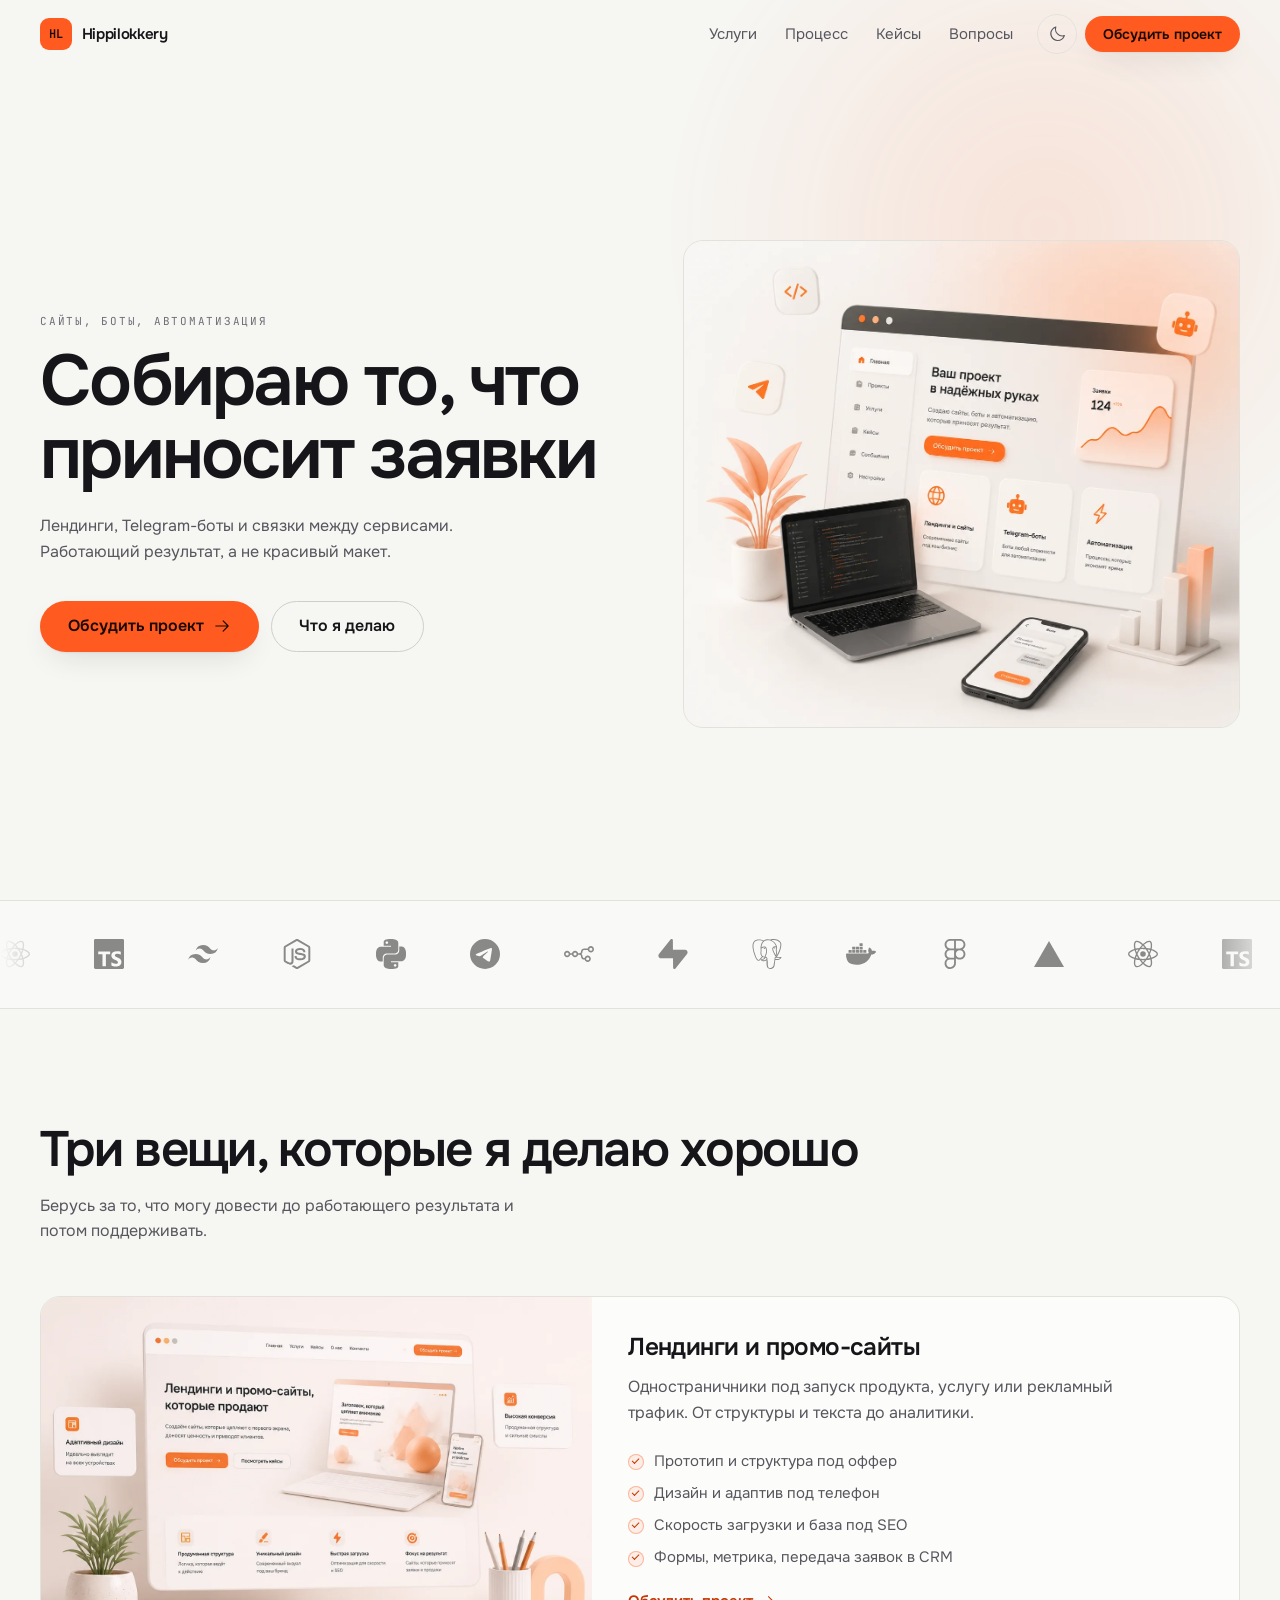
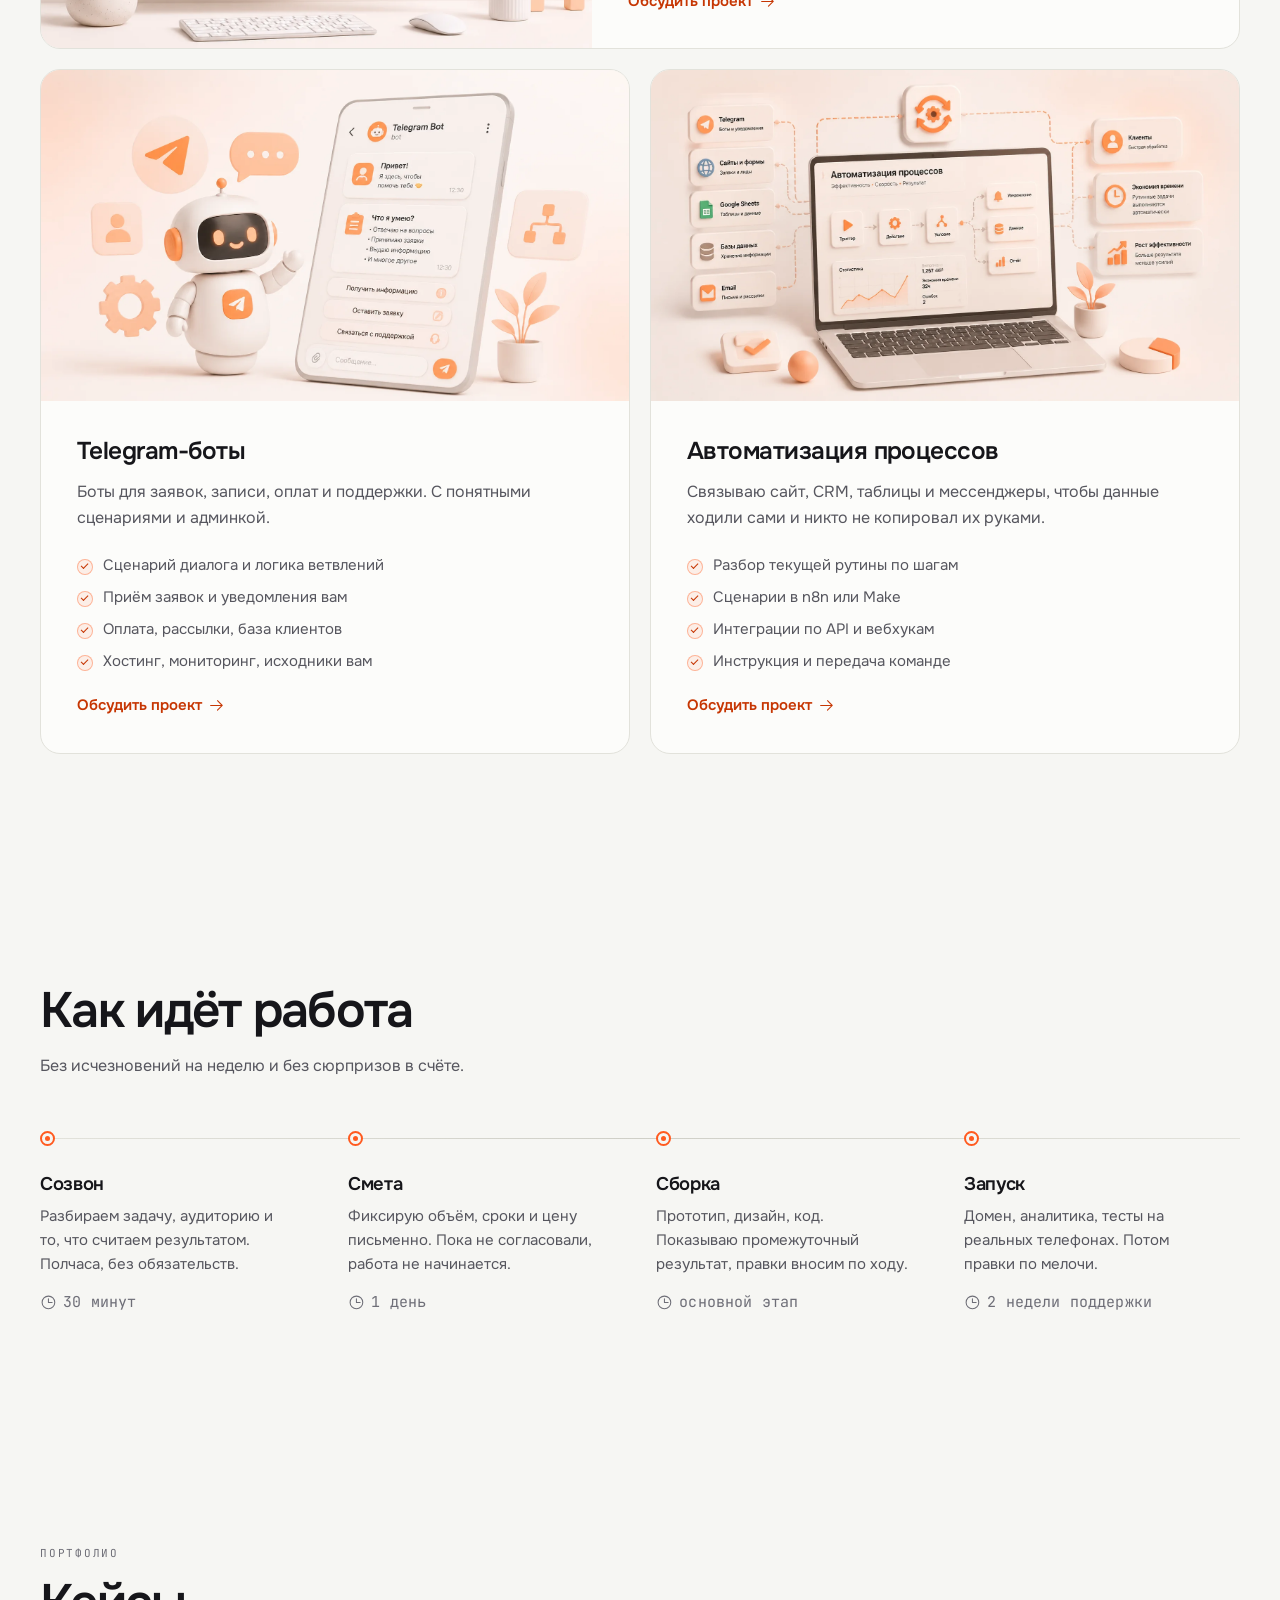
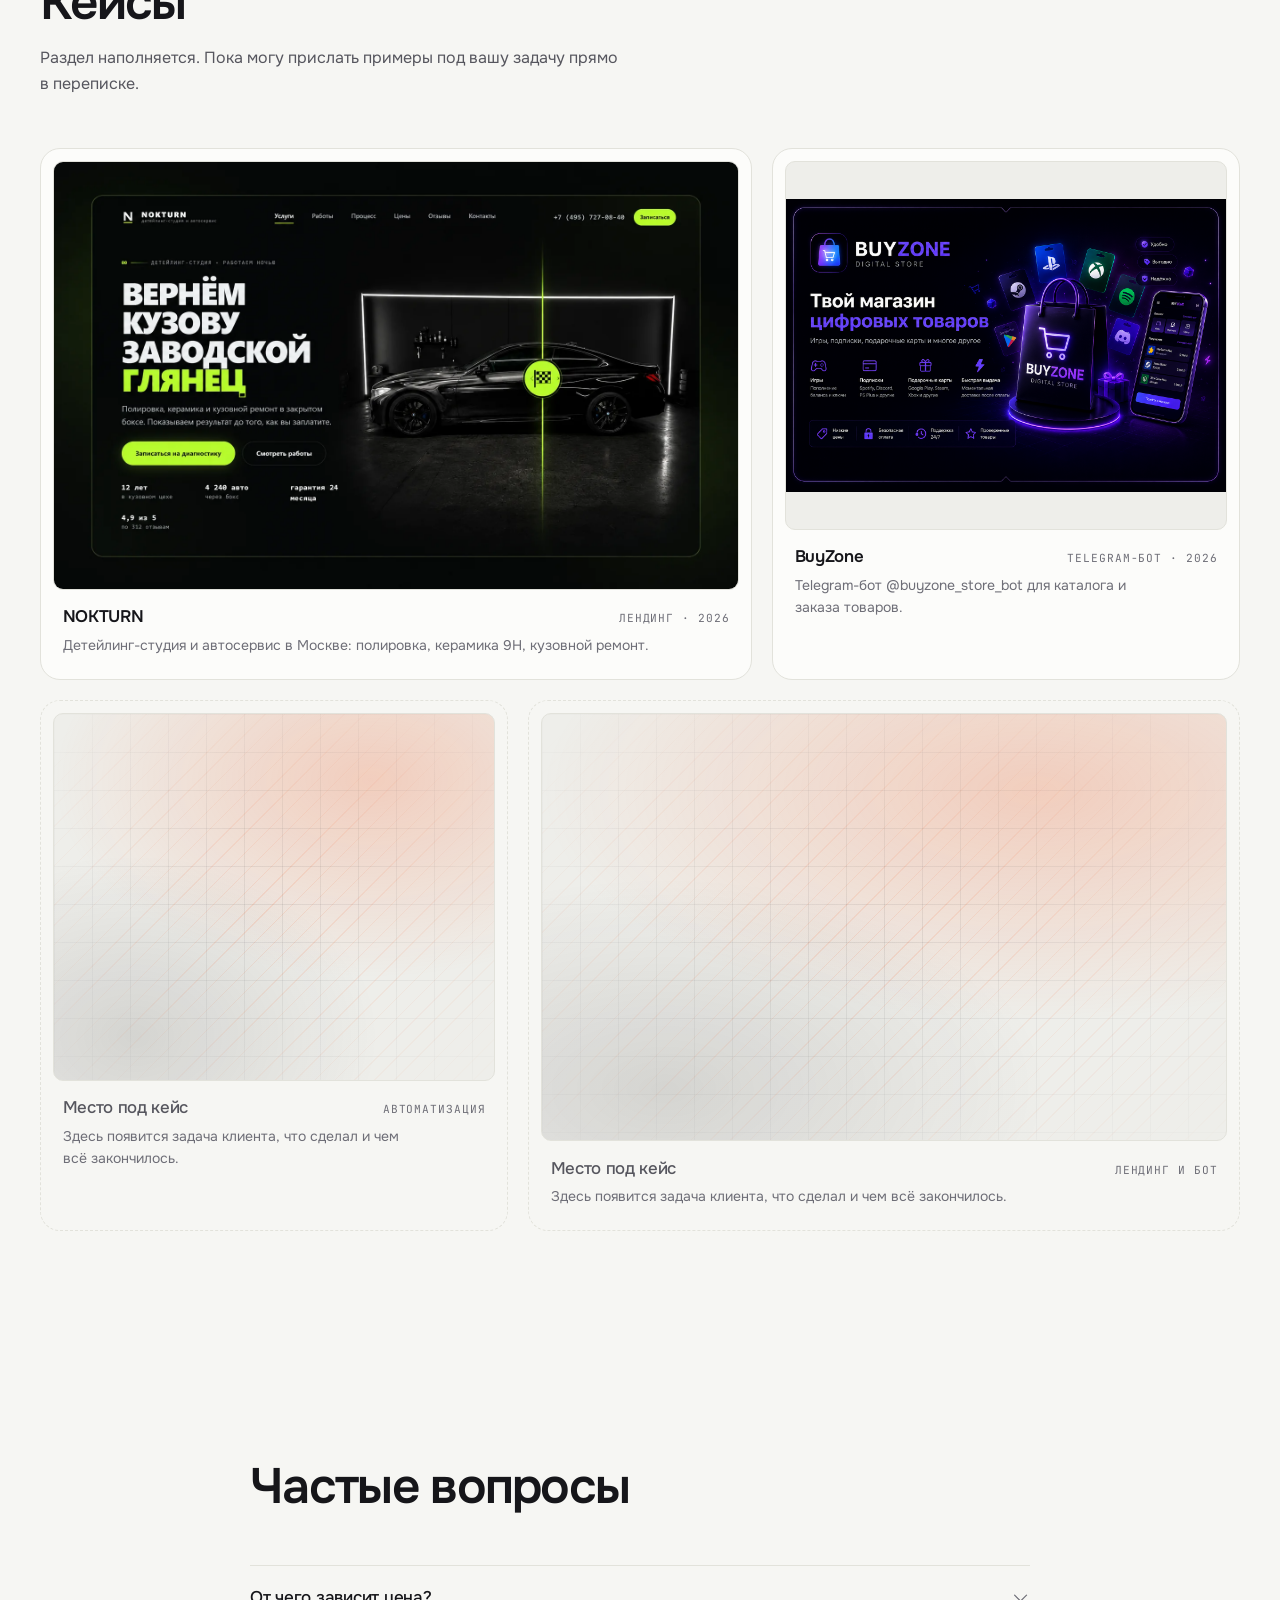
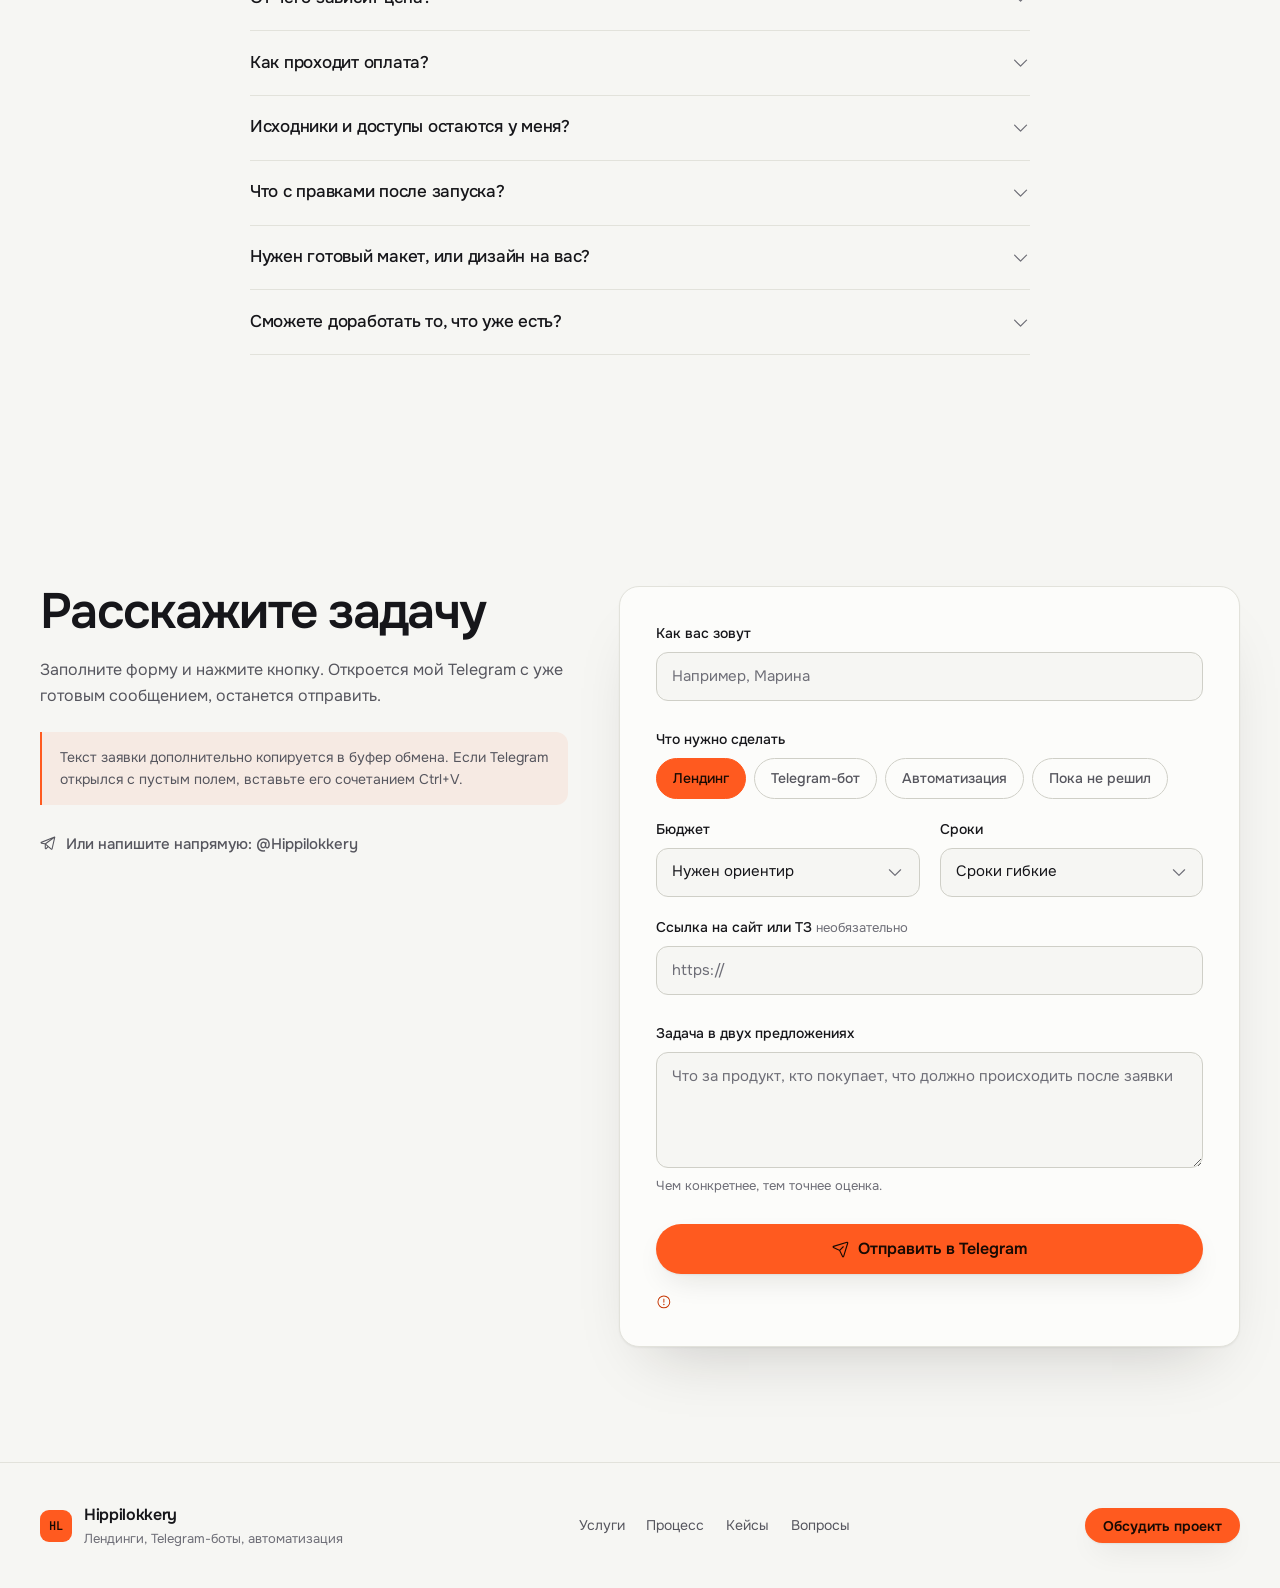
==== commit d62f9b74: "fix: update BuyZone screenshot dimensions to match actual resolution (1536x1024) for proper contain-" ====
--- a/index.html
+++ b/index.html
@@ -360,7 +360,7 @@
         <article class="case case-narrow reveal" style="--d:1">
           <a class="case-card" href="https://t.me/buyzone_store_bot" target="_blank" rel="noopener">
             <figure class="shot case-shot case-shot--contain" data-slot="case-2">
-              <img src="assets/img/BuyZone.png" alt="Telegram-бот BuyZone — каталог и заказ товаров" width="900" height="760" loading="lazy" decoding="async" onerror="this.closest('.shot').classList.add('shot-empty')">
+              <img src="assets/img/BuyZone.png" alt="Telegram-бот BuyZone — каталог и заказ товаров" width="1536" height="1024" loading="lazy" decoding="async" onerror="this.closest('.shot').classList.add('shot-empty')">
             </figure>
             <div class="case-meta">
               <h3 class="case-title">BuyZone</h3>
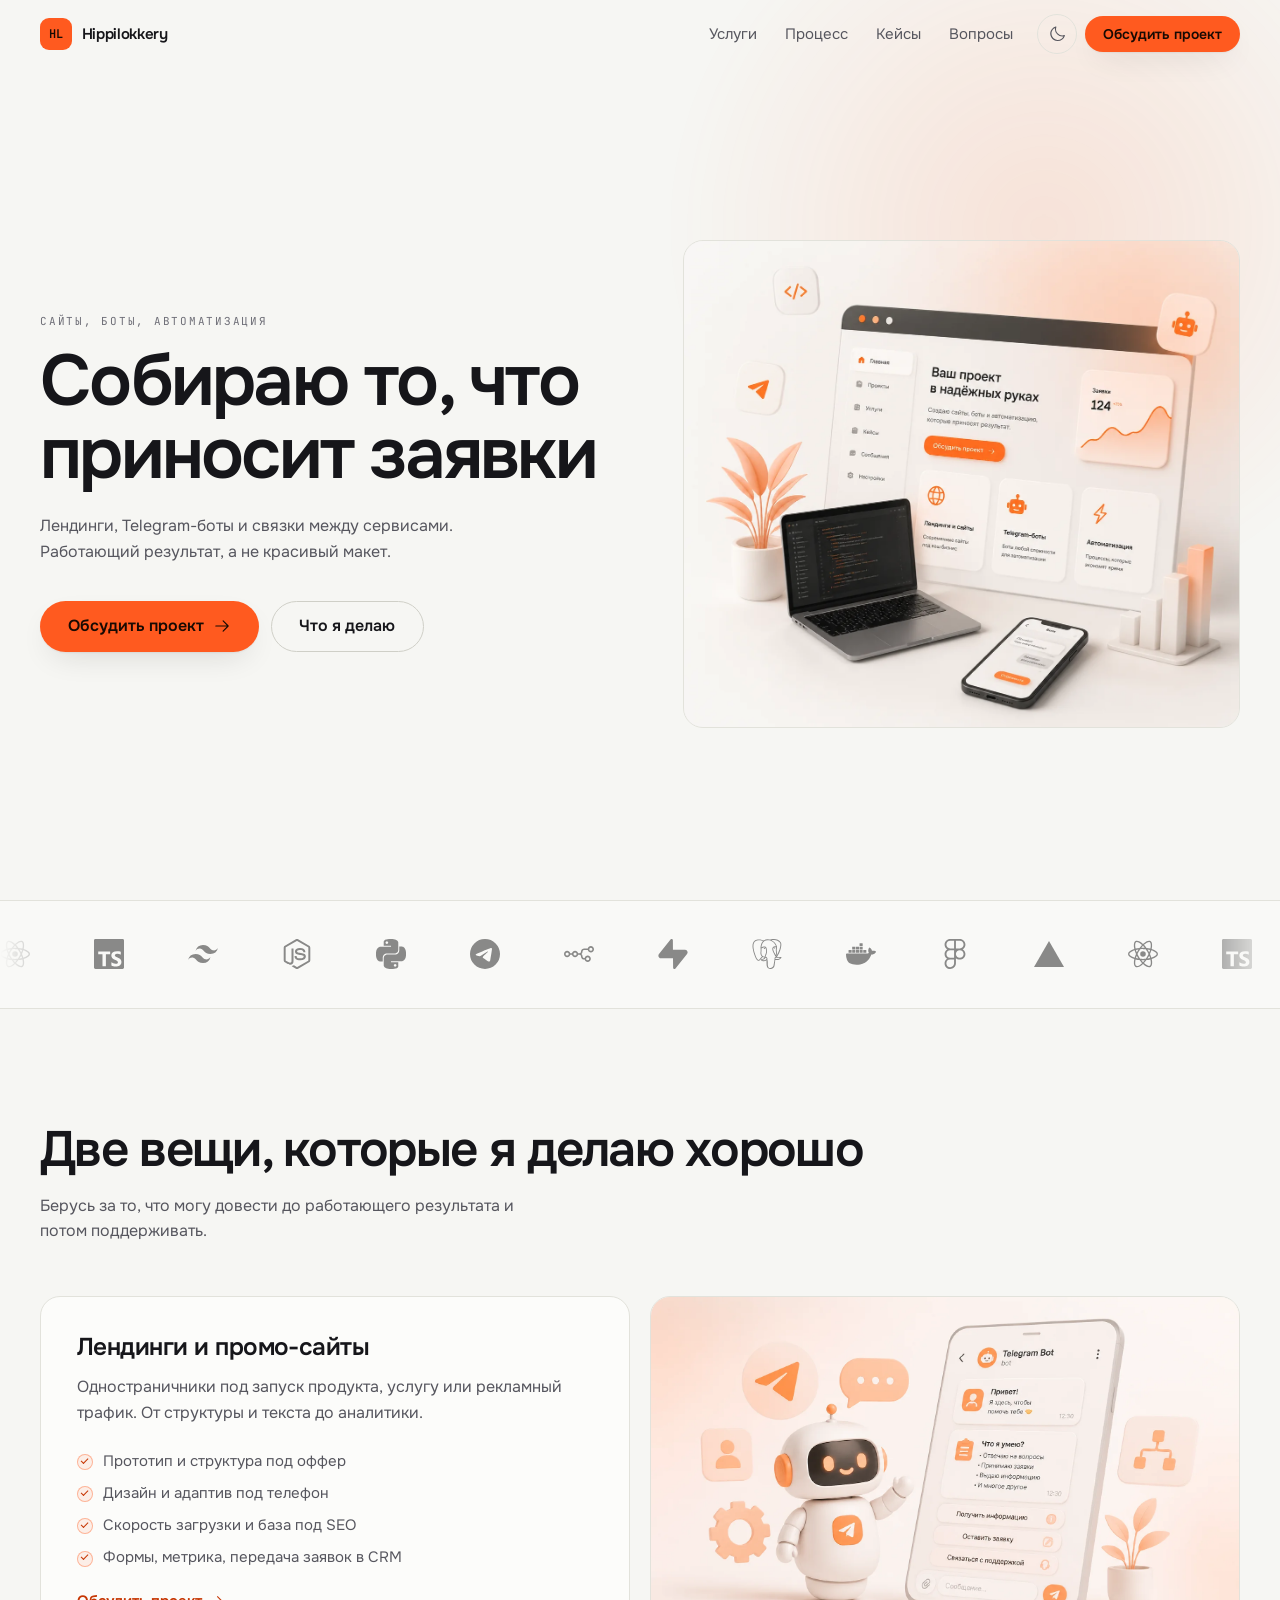
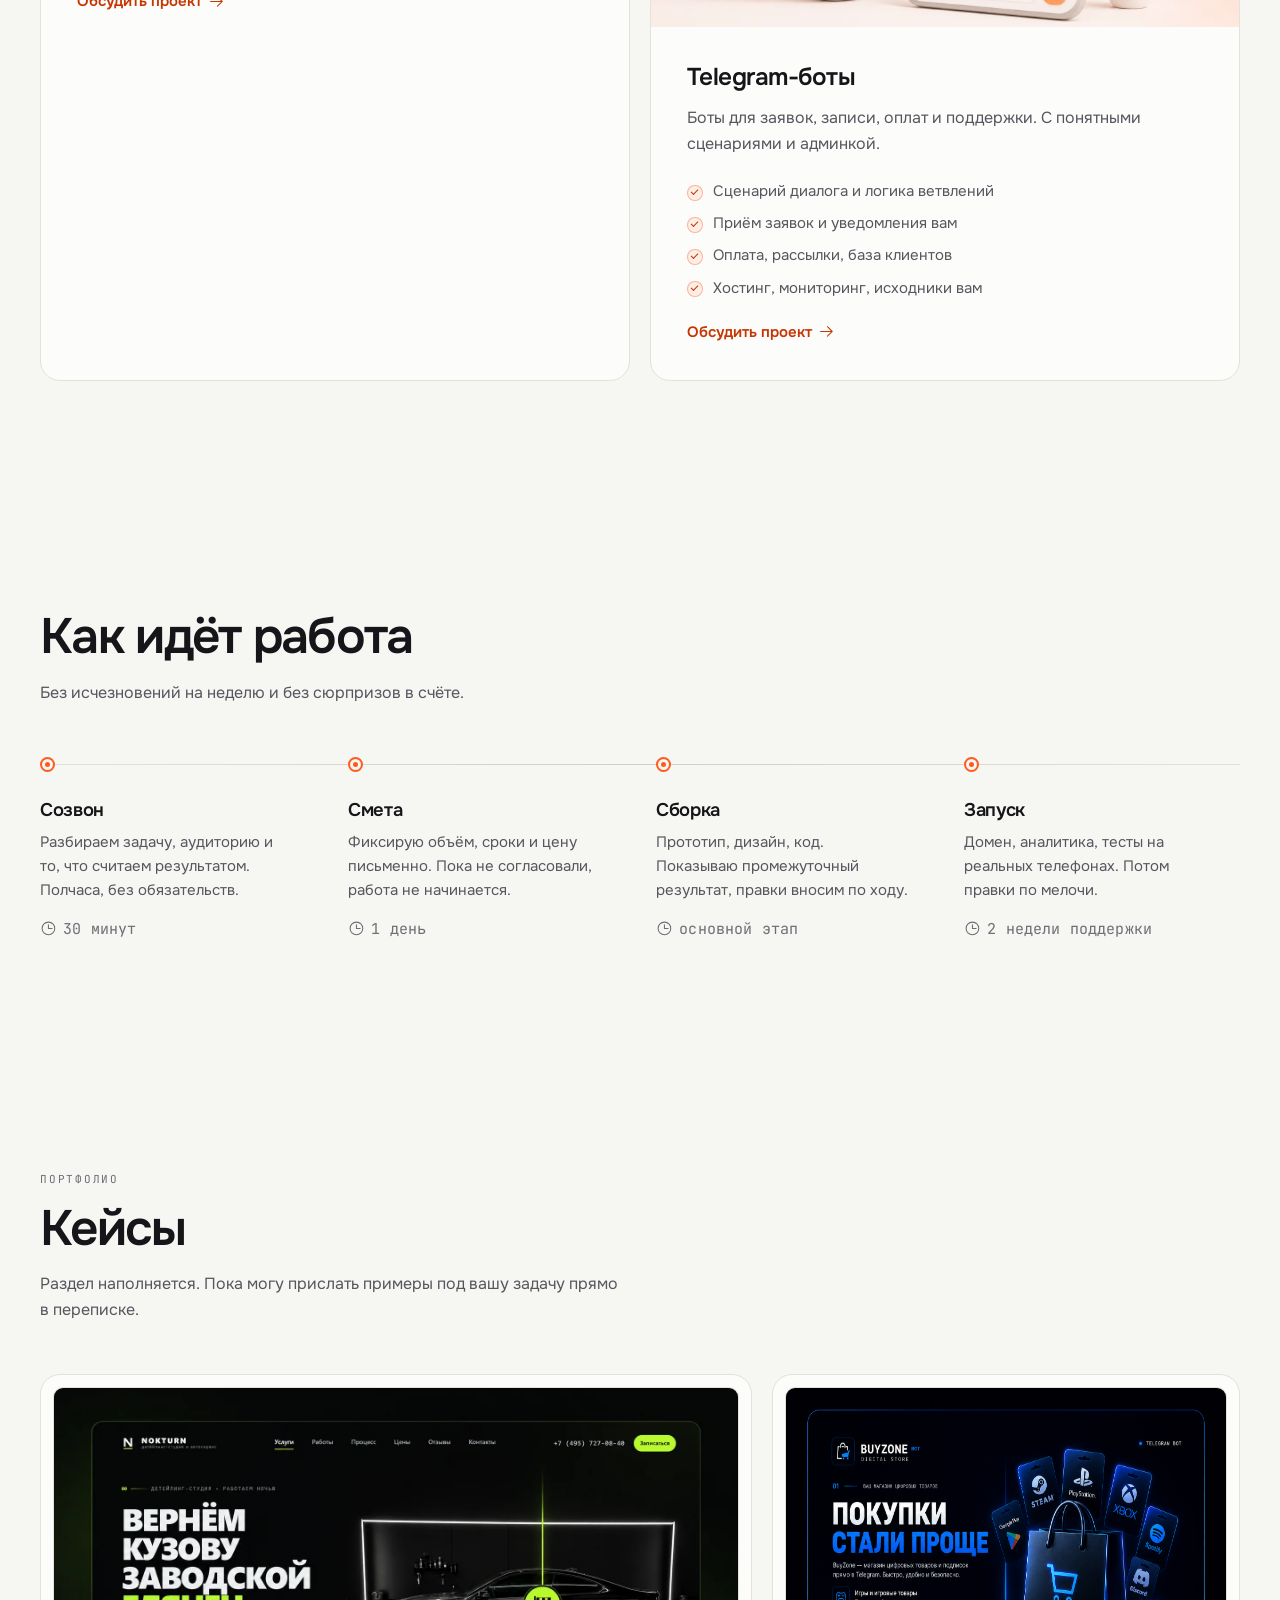
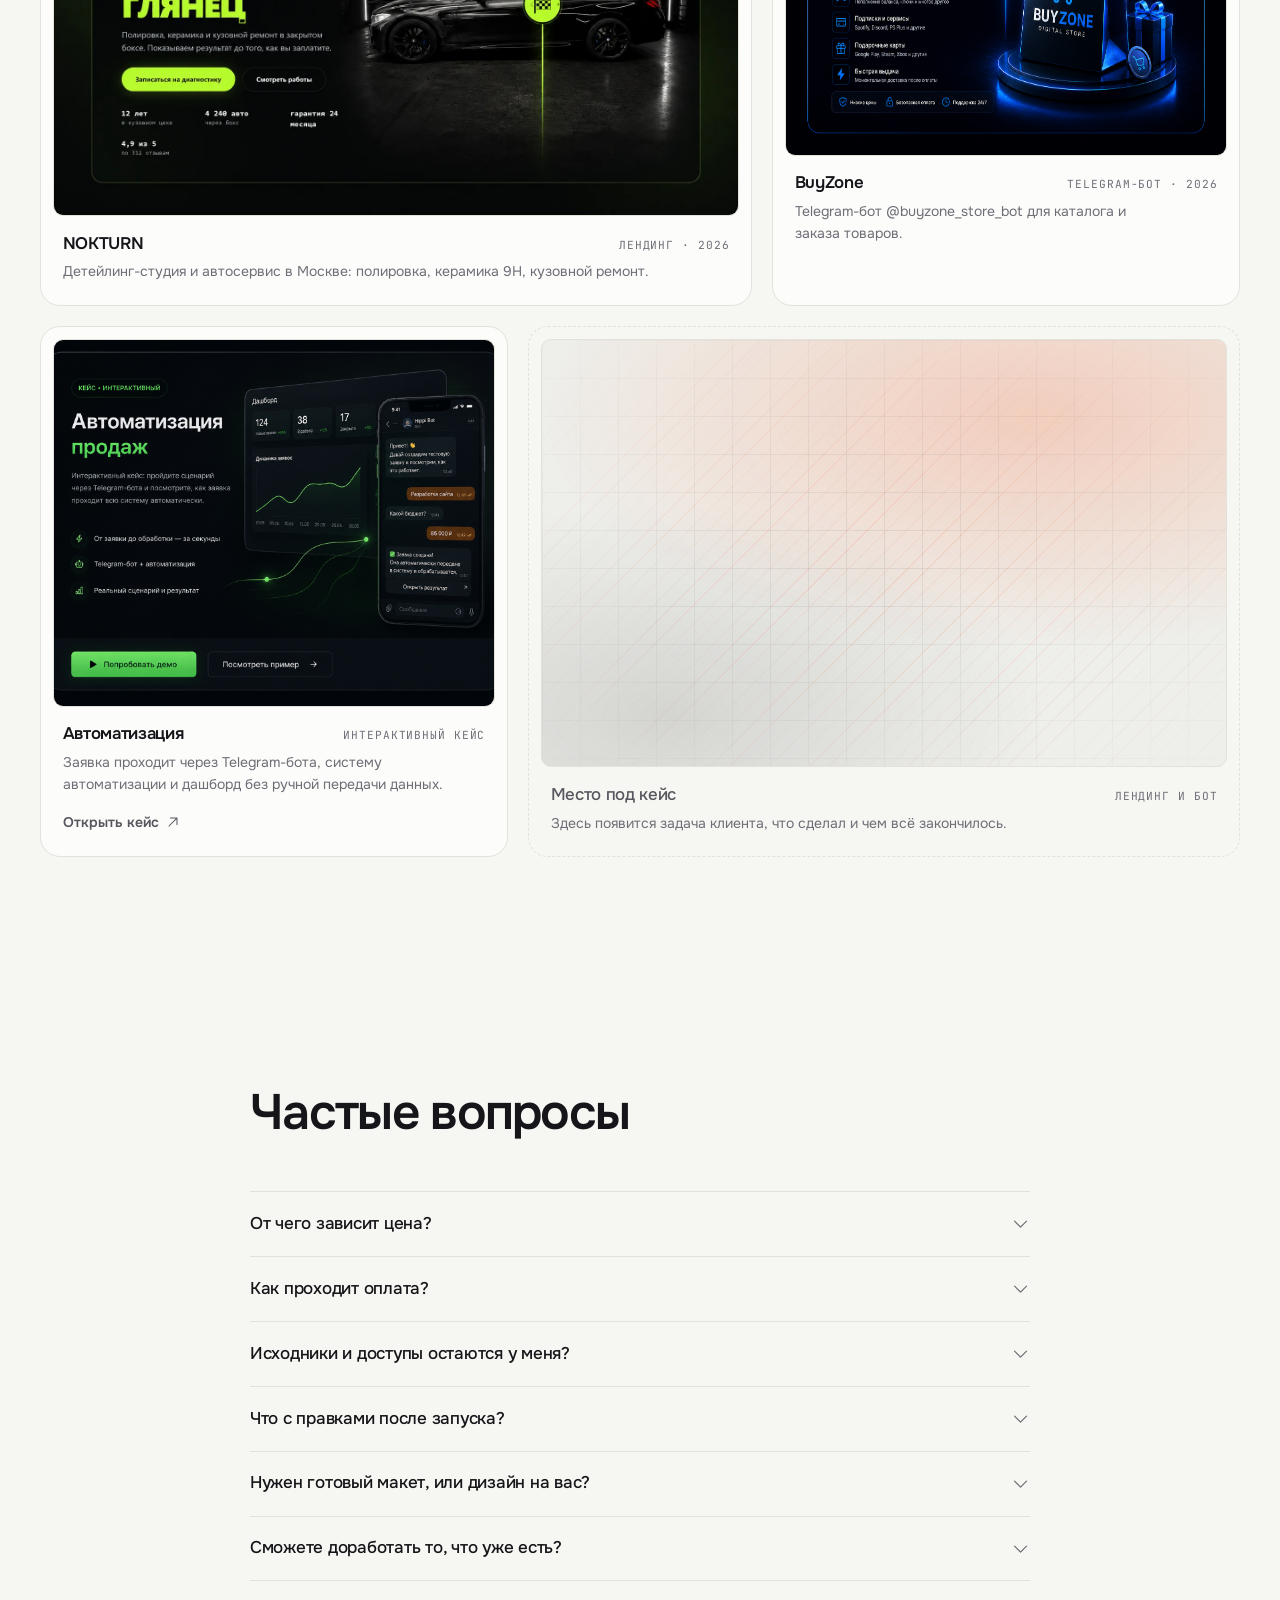
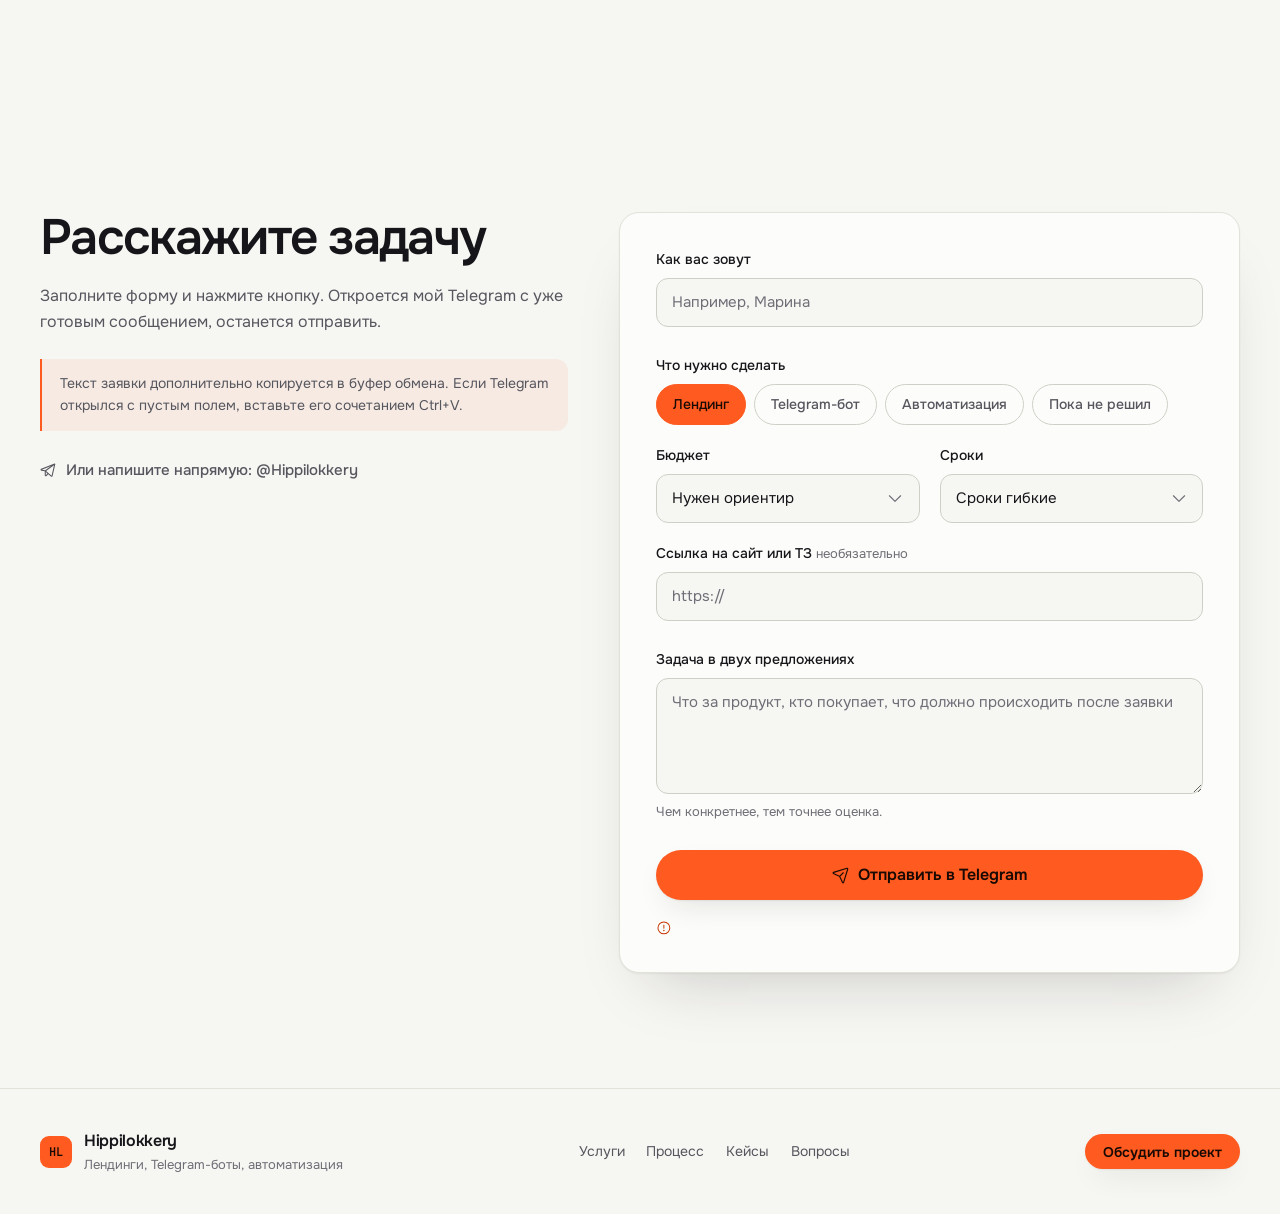
==== commit 375e5ced: "Move automation demo into case modal" ====
--- a/index.html
+++ b/index.html
@@ -159,16 +159,15 @@
     </div>
   </section>
   <!-- =============================== УСЛУГИ =============================== -->
-  <!-- Layout-семейство: асимметричная бенто-сетка. Ровно 3 ячейки под 3 услуги,
-       первая широкая с картинкой, две узкие снизу. Пустых ячеек нет. -->
+  <!-- Layout-семейство: две карточки услуг рядом на десктопе и в одну колонку на телефоне. -->
   <section class="section services" id="services">
     <div class="wrap">
       <header class="section-head reveal">
-        <h2 class="h-section">Три вещи, которые я делаю хорошо</h2>
+        <h2 class="h-section">Две вещи, которые я делаю хорошо</h2>
         <p class="lead">Берусь за то, что могу довести до работающего результата и потом поддерживать.</p>
       </header>
 
-      <div class="services-grid">
+      <div class="services-grid services-grid--two">
 
         <article class="svc svc-wide reveal">
           <div class="svc-media">
@@ -222,36 +221,6 @@
               <li>Приём заявок и уведомления вам</li>
               <li>Оплата, рассылки, база клиентов</li>
               <li>Хостинг, мониторинг, исходники вам</li>
-            </ul>
-            <a class="link-arrow" href="#contact">
-              Обсудить проект
-              <svg class="ico" aria-hidden="true"><use href="#i-arrow-right"></use></svg>
-            </a>
-          </div>
-        </article>
-
-        <article class="svc svc-tile reveal" style="--d:2">
-          <div class="svc-media svc-media-tile">
-            <figure class="shot" data-slot="automation">
-              <img class="shot-img" src="assets/img/automaticProces.webp"
-                   alt="Схема автоматизации: Telegram, формы, таблицы и почта связаны с триггером, отчётами и уведомлениями"
-                   width="1672" height="941" loading="lazy" decoding="async"
-                   onerror="this.closest('.shot').classList.add('shot-empty')">
-              <img class="shot-img shot-img-dark" src="assets/img/automaticProcesDark.webp"
-                   alt="" aria-hidden="true"
-                   width="1672" height="941" loading="lazy" decoding="async">
-            </figure>
-          </div>
-          <div class="svc-body">
-            <h3 class="h-card">Автоматизация процессов</h3>
-            <p class="svc-summary">
-              Связываю сайт, CRM, таблицы и мессенджеры, чтобы данные ходили сами и никто не копировал их руками.
-            </p>
-            <ul class="ticks">
-              <li>Разбор текущей рутины по шагам</li>
-              <li>Сценарии в n8n или Make</li>
-              <li>Интеграции по API и вебхукам</li>
-              <li>Инструкция и передача команде</li>
             </ul>
             <a class="link-arrow" href="#contact">
               Обсудить проект
@@ -370,16 +339,24 @@
           </a>
         </article>
 
-        <article class="case case-narrow case-slot reveal" style="--d:2">
-          <div class="case-card">
+        <article class="case case-narrow reveal" style="--d:2">
+          <div class="case-card case-card-trigger" role="button" tabindex="0"
+               aria-haspopup="dialog" aria-controls="automation-case-modal">
             <figure class="shot case-shot" data-slot="case-3">
-              <img src="assets/img/work-slot-3.webp" alt="" width="900" height="760" loading="lazy" decoding="async" onerror="this.closest('.shot').classList.add('shot-empty')">
+              <img src="assets/img/automation.png"
+                   alt="Интерактивный кейс: автоматизация продаж через Telegram-бота и дашборд"
+                   width="1436" height="1096" loading="lazy" decoding="async"
+                   onerror="this.closest('.shot').classList.add('shot-empty')">
             </figure>
             <div class="case-meta">
-              <h3 class="case-title">Место под кейс</h3>
-              <p class="case-kind">Автоматизация</p>
+              <h3 class="case-title">Автоматизация</h3>
+              <p class="case-kind">Интерактивный кейс</p>
             </div>
-            <p class="case-note">Здесь появится задача клиента, что сделал и чем всё закончилось.</p>
+            <p class="case-note">Заявка проходит через Telegram-бота, систему автоматизации и дашборд без ручной передачи данных.</p>
+            <span class="case-open-hint">
+              Открыть кейс
+              <svg class="ico" aria-hidden="true"><use href="#i-arrow-up-right"></use></svg>
+            </span>
           </div>
         </article>
 
@@ -600,6 +577,59 @@
 
     </div>
   </section>
+  <div class="case-modal" id="automation-case-modal" hidden>
+    <div class="case-modal-backdrop" data-case-modal-close></div>
+    <section class="case-modal-dialog" role="dialog" aria-modal="true"
+             aria-labelledby="automation-case-title" aria-describedby="automation-case-summary">
+      <button class="case-modal-close" type="button" data-case-modal-close aria-label="Закрыть кейс">
+        <svg class="ico" aria-hidden="true"><use href="#i-x"></use></svg>
+      </button>
+      <p class="kicker">Кейс · интерактивный сценарий</p>
+      <h2 class="h-section" id="automation-case-title">Автоматизация продаж</h2>
+      <p class="case-modal-summary" id="automation-case-summary">
+        Заявка приходит в Telegram-бота, проходит проверку и автоматически появляется в системе вместе с результатом обработки.
+      </p>
+
+      <div class="case-modal-body">
+        <div class="case-modal-step">
+          <span class="case-modal-step-no">01</span>
+          <div>
+            <strong>Заявка</strong>
+            <p>Клиент отвечает на вопросы бота и оставляет задачу с бюджетом.</p>
+          </div>
+        </div>
+        <div class="case-modal-step">
+          <span class="case-modal-step-no">02</span>
+          <div>
+            <strong>Автоматизация</strong>
+            <p>Система проверяет данные, создаёт клиента и отправляет уведомления.</p>
+          </div>
+        </div>
+        <div class="case-modal-step">
+          <span class="case-modal-step-no">03</span>
+          <div>
+            <strong>Результат</strong>
+            <p>Вся цепочка фиксируется в дашборде, а статус можно проверить в demo.</p>
+          </div>
+        </div>
+      </div>
+
+      <div class="case-modal-actions">
+        <a class="btn btn-primary" href="demo/">
+          Приступить к демо
+          <svg class="ico" aria-hidden="true"><use href="#i-arrow-right"></use></svg>
+        </a>
+        <a class="btn btn-ghost" href="demo/?example=1">
+          Посмотреть пример
+          <svg class="ico" aria-hidden="true"><use href="#i-arrow-right"></use></svg>
+        </a>
+        <a class="link-arrow" href="#contact">
+          Обсудить проект
+          <svg class="ico" aria-hidden="true"><use href="#i-arrow-right"></use></svg>
+        </a>
+      </div>
+    </section>
+  </div>
 </main>
 
 <footer class="site-footer">
--- a/assets/css/styles.css
+++ b/assets/css/styles.css
@@ -750,6 +750,10 @@
     aspect-ratio: auto;
   }
   .svc-wide .svc-body { display: flex; flex-direction: column; justify-content: center; }
+  .services-grid--two .svc-wide {
+    grid-column: auto;
+    display: block;
+  }
 }
 
 /* ---------------------------------------------------------------------------
@@ -870,7 +874,10 @@
   aspect-ratio: 16 / 10;
   border-radius: 10px;    /* внешний радиус минус внутренний отступ, углы концентричны */
 }
-.case-shot--contain img { object-fit: contain; }
+.case-shot--contain img {
+  object-fit: fill;
+  object-position: center;
+}
 
 .case-meta {
   display: flex;
@@ -900,6 +907,141 @@
 /* Слот под будущий проект: приглушён, чтобы не спорить с реальными кейсами */
 .case-slot .case-card { border-style: dashed; background: transparent; }
 .case-slot .case-title { color: var(--ink-2); font-weight: 500; }
+
+.case-card-trigger {
+  width: 100%;
+  color: inherit;
+  font: inherit;
+  text-align: left;
+  cursor: pointer;
+}
+.case-card-trigger:focus-visible {
+  outline: 3px solid var(--accent);
+  outline-offset: 4px;
+}
+.case-card-trigger:hover .case-open-hint { color: var(--accent-text); }
+.case-open-hint {
+  display: inline-flex;
+  align-items: center;
+  gap: .4rem;
+  margin: 1rem .6rem 0;
+  color: var(--ink-2);
+  font-size: .875rem;
+  font-weight: 600;
+  transition: color .2s var(--ease);
+}
+.case-open-hint .ico { width: 1rem; height: 1rem; }
+
+.case-modal[hidden] { display: none; }
+.case-modal {
+  position: fixed;
+  inset: 0;
+  z-index: 100;
+  display: grid;
+  place-items: center;
+  padding: 1rem;
+}
+.case-modal-backdrop {
+  position: absolute;
+  inset: 0;
+  background: color-mix(in srgb, #07100a 76%, transparent);
+  backdrop-filter: blur(10px);
+}
+.case-modal-dialog {
+  position: relative;
+  width: min(680px, 100%);
+  max-height: min(760px, calc(100vh - 2rem));
+  overflow: auto;
+  padding: clamp(1.5rem, 4vw, 3rem);
+  border: 1px solid color-mix(in srgb, var(--accent) 35%, var(--line));
+  border-radius: var(--radius-card);
+  background:
+    radial-gradient(circle at 100% 0, color-mix(in srgb, var(--accent) 13%, transparent), transparent 42%),
+    var(--surface);
+  box-shadow: 0 24px 80px rgba(0, 0, 0, .28);
+  animation: case-modal-in .24s var(--ease) both;
+}
+.case-modal-close {
+  position: absolute;
+  top: 1rem;
+  right: 1rem;
+  display: grid;
+  place-items: center;
+  width: 2.25rem;
+  height: 2.25rem;
+  padding: 0;
+  border: 1px solid var(--line-2);
+  border-radius: 50%;
+  background: var(--surface-2);
+  color: var(--ink-2);
+}
+.case-modal-close:hover { color: var(--ink); border-color: var(--ink-3); }
+.case-modal-close:focus-visible {
+  outline: 3px solid var(--accent);
+  outline-offset: 3px;
+}
+.case-modal-dialog .kicker { color: var(--accent-text); }
+.case-modal-dialog .h-section {
+  max-width: 12ch;
+  margin-top: .65rem;
+}
+.case-modal-summary {
+  max-width: 56ch;
+  margin-top: 1rem;
+  color: var(--ink-2);
+  line-height: 1.65;
+}
+.case-modal-body {
+  display: grid;
+  gap: .85rem;
+  margin-top: 1.75rem;
+}
+.case-modal-step {
+  display: grid;
+  grid-template-columns: 2.5rem 1fr;
+  gap: .8rem;
+  align-items: start;
+  padding: .9rem 0;
+  border-top: 1px solid var(--line);
+}
+.case-modal-step-no {
+  display: grid;
+  place-items: center;
+  width: 2rem;
+  height: 2rem;
+  border: 1px solid color-mix(in srgb, var(--accent) 38%, var(--line));
+  border-radius: 50%;
+  color: var(--accent-text);
+  font: .68rem/1 'JetBrains Mono', ui-monospace, monospace;
+}
+.case-modal-step strong { font-size: .95rem; }
+.case-modal-step p {
+  margin-top: .25rem;
+  color: var(--ink-3);
+  font-size: .9rem;
+  line-height: 1.55;
+}
+.case-modal-actions {
+  display: flex;
+  flex-wrap: wrap;
+  align-items: center;
+  gap: .75rem 1rem;
+  margin-top: 1.5rem;
+}
+.case-modal-actions .link-arrow { margin-top: 0; }
+@keyframes case-modal-in {
+  from { opacity: 0; transform: translateY(10px) scale(.98); }
+  to { opacity: 1; transform: translateY(0) scale(1); }
+}
+
+@media (max-width: 560px) {
+  .case-modal { padding: .6rem; }
+  .case-modal-dialog { max-height: calc(100vh - 1.2rem); padding: 1.5rem 1.15rem 1.25rem; }
+  .case-modal-dialog .h-section { font-size: clamp(2rem, 11vw, 3rem); }
+  .case-modal-actions { align-items: stretch; flex-direction: column; }
+  .case-modal-actions .btn { width: 100%; }
+  .case-modal-actions .link-arrow { align-self: flex-start; }
+}
 
 @media (min-width: 640px) and (max-width: 899px) {
   .work-grid { grid-template-columns: repeat(2, minmax(0, 1fr)); }
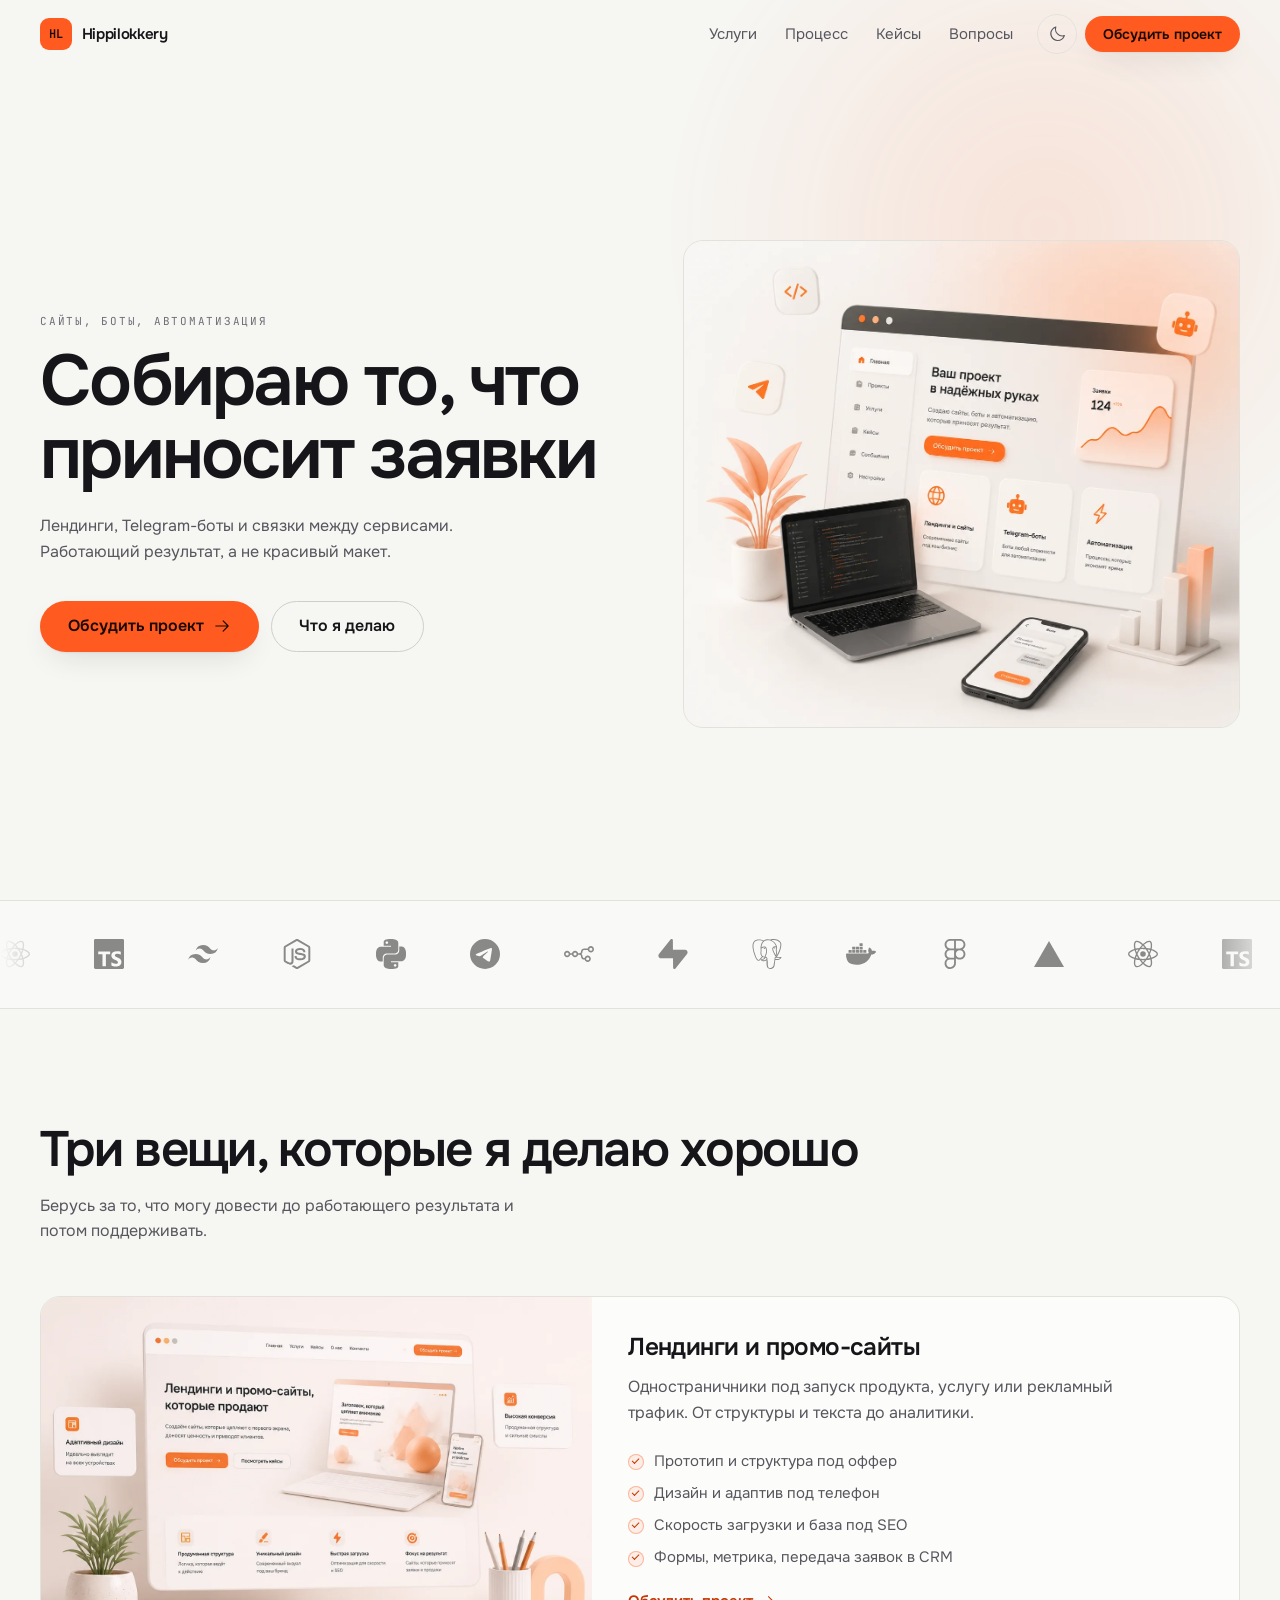
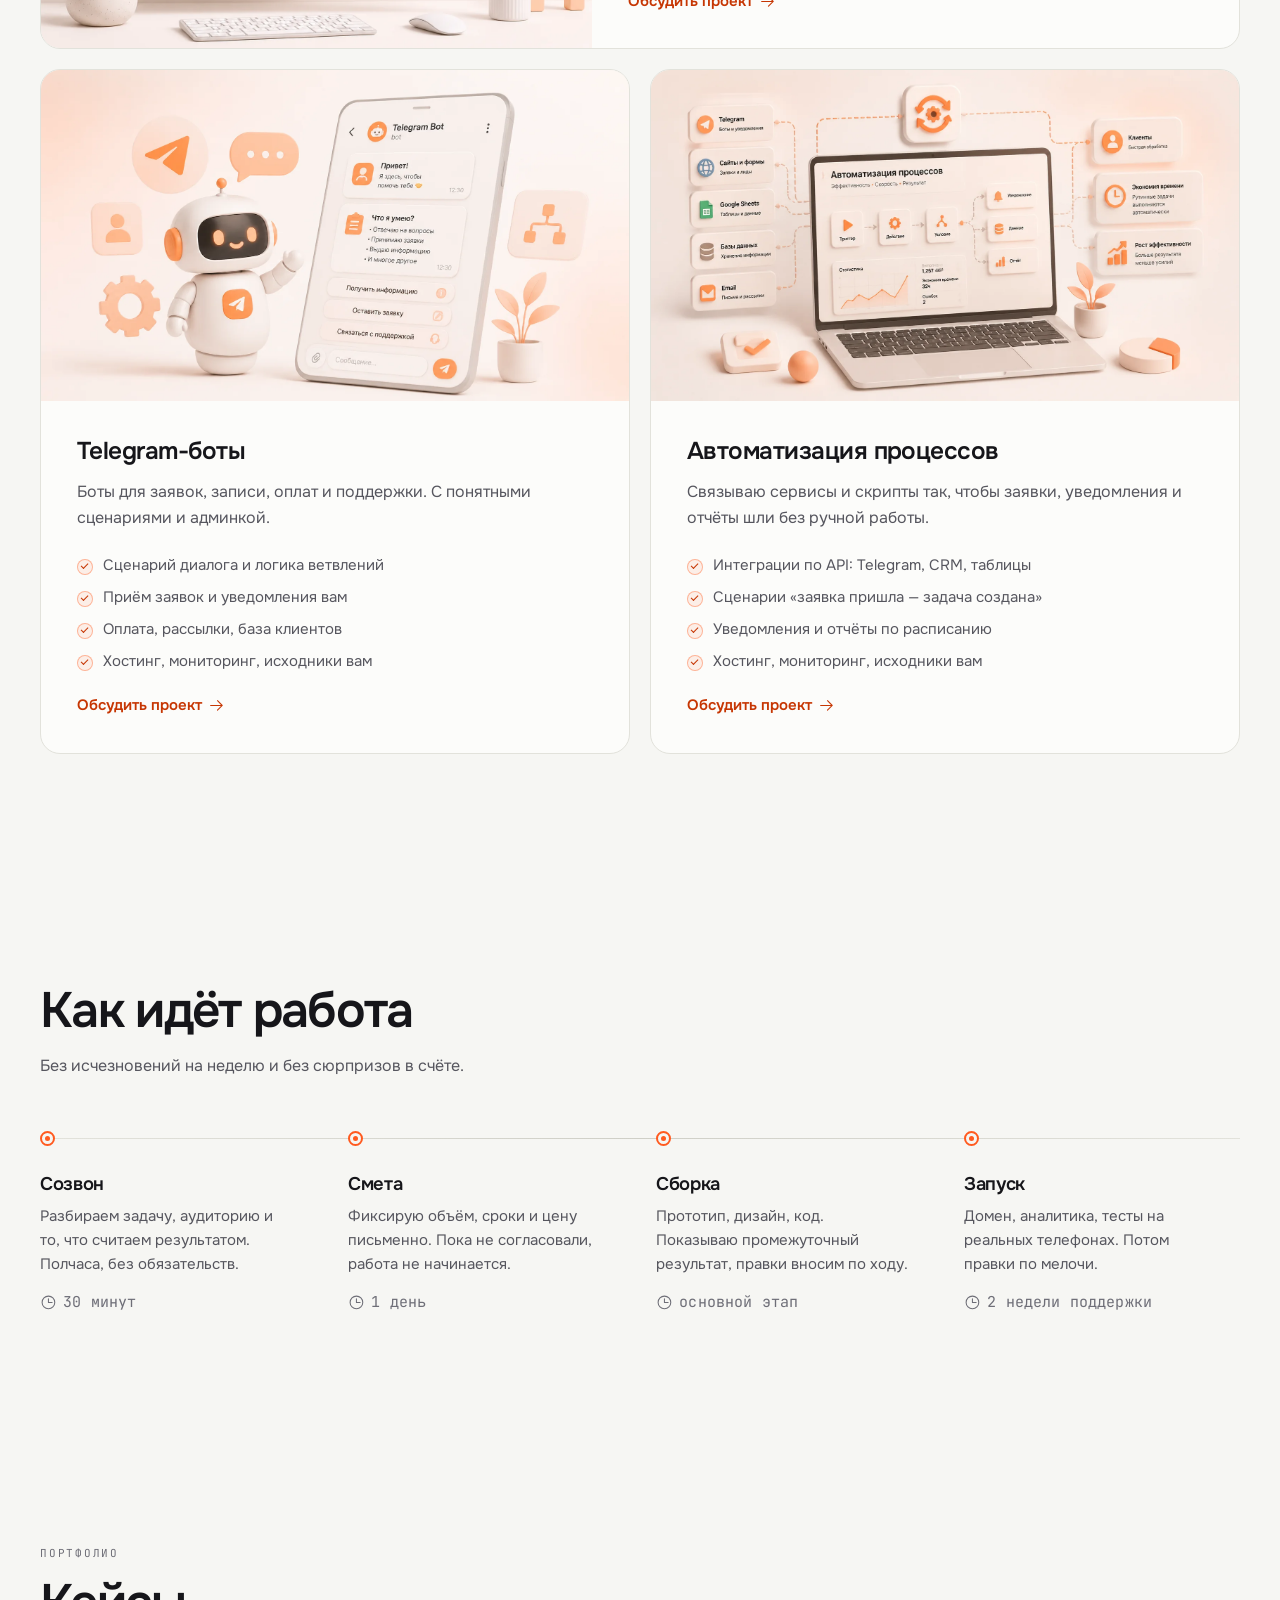
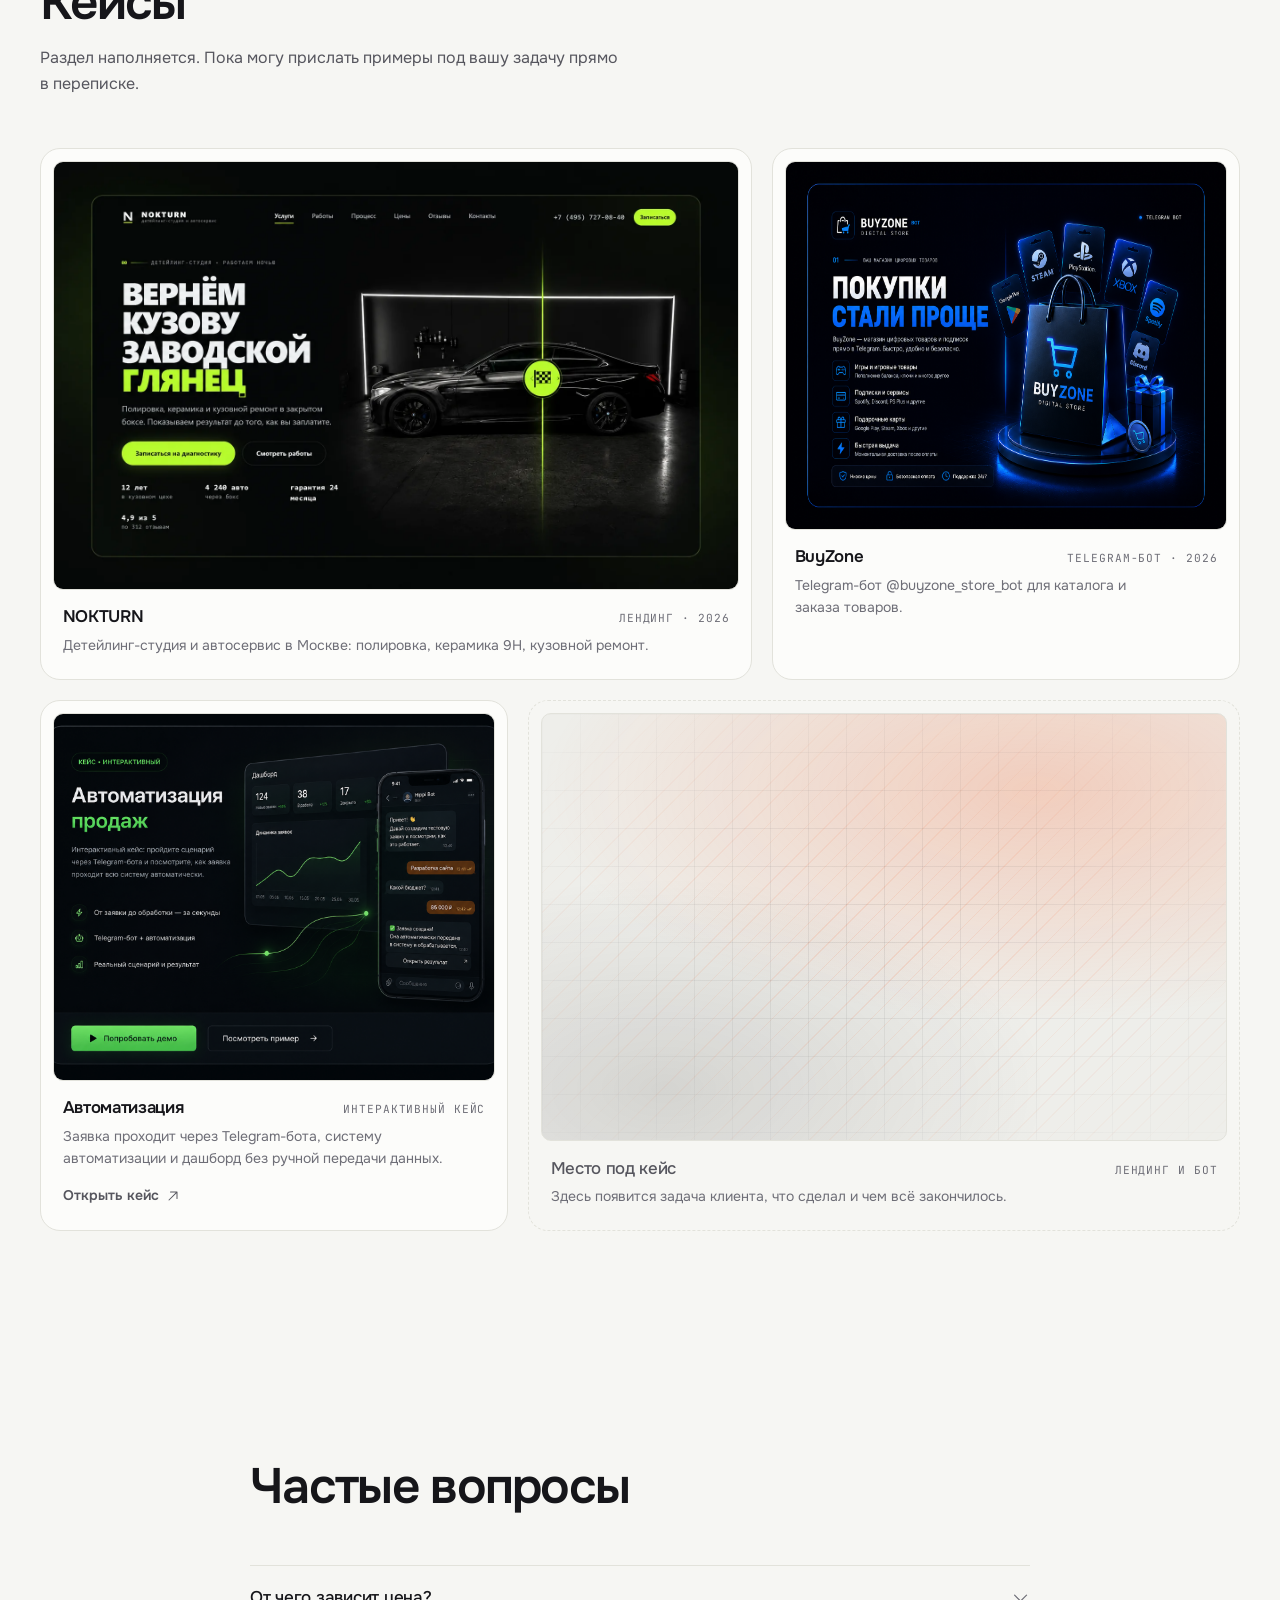
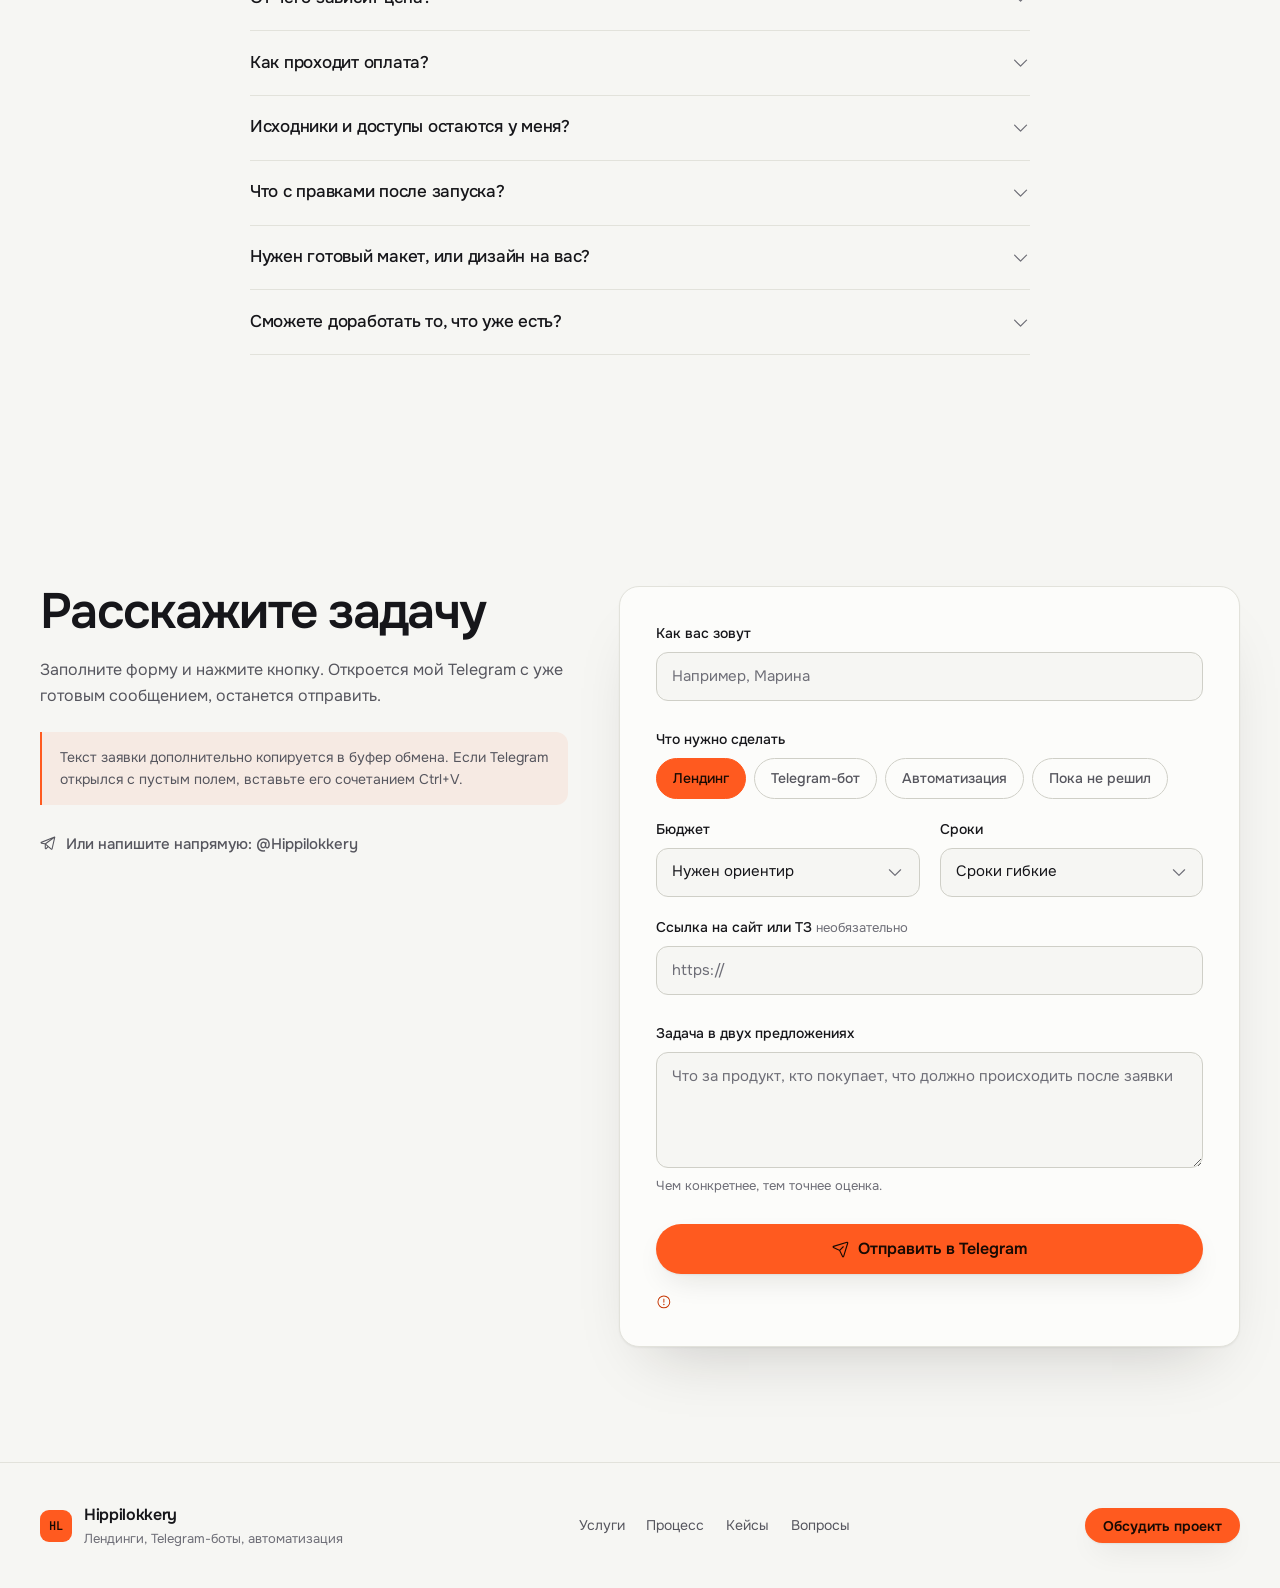
==== commit 1df0a4f7: "Restore automation services card with theme images" ====
--- a/index.html
+++ b/index.html
@@ -163,11 +163,11 @@
   <section class="section services" id="services">
     <div class="wrap">
       <header class="section-head reveal">
-        <h2 class="h-section">Две вещи, которые я делаю хорошо</h2>
+        <h2 class="h-section">Три вещи, которые я делаю хорошо</h2>
         <p class="lead">Берусь за то, что могу довести до работающего результата и потом поддерживать.</p>
       </header>
 
-      <div class="services-grid services-grid--two">
+      <div class="services-grid">
 
         <article class="svc svc-wide reveal">
           <div class="svc-media">
@@ -220,6 +220,36 @@
               <li>Сценарий диалога и логика ветвлений</li>
               <li>Приём заявок и уведомления вам</li>
               <li>Оплата, рассылки, база клиентов</li>
+              <li>Хостинг, мониторинг, исходники вам</li>
+            </ul>
+<a class="link-arrow" href="#contact">
+              Обсудить проект
+              <svg class="ico" aria-hidden="true"><use href="#i-arrow-right"></use></svg>
+            </a>
+          </div>
+        </article>
+
+        <article class="svc svc-tile reveal" style="--d:2">
+          <div class="svc-media svc-media-tile">
+            <figure class="shot" data-slot="automation">
+              <img class="shot-img" src="assets/img/automaticProces.webp"
+                   alt="Автоматизация: Telegram-бот собирает заявку и передаёт её в систему без ручной работы"
+                   width="1672" height="941" loading="lazy" decoding="async"
+                   onerror="this.closest('.shot').classList.add('shot-empty')">
+              <img class="shot-img shot-img-dark" src="assets/img/automaticProcesDark.webp"
+                   alt="" aria-hidden="true"
+                   width="1672" height="941" loading="lazy" decoding="async">
+            </figure>
+          </div>
+          <div class="svc-body">
+            <h3 class="h-card">Автоматизация процессов</h3>
+            <p class="svc-summary">
+              Связываю сервисы и скрипты так, чтобы заявки, уведомления и отчёты шли без ручной работы.
+            </p>
+            <ul class="ticks">
+              <li>Интеграции по API: Telegram, CRM, таблицы</li>
+              <li>Сценарии «заявка пришла — задача создана»</li>
+              <li>Уведомления и отчёты по расписанию</li>
               <li>Хостинг, мониторинг, исходники вам</li>
             </ul>
             <a class="link-arrow" href="#contact">
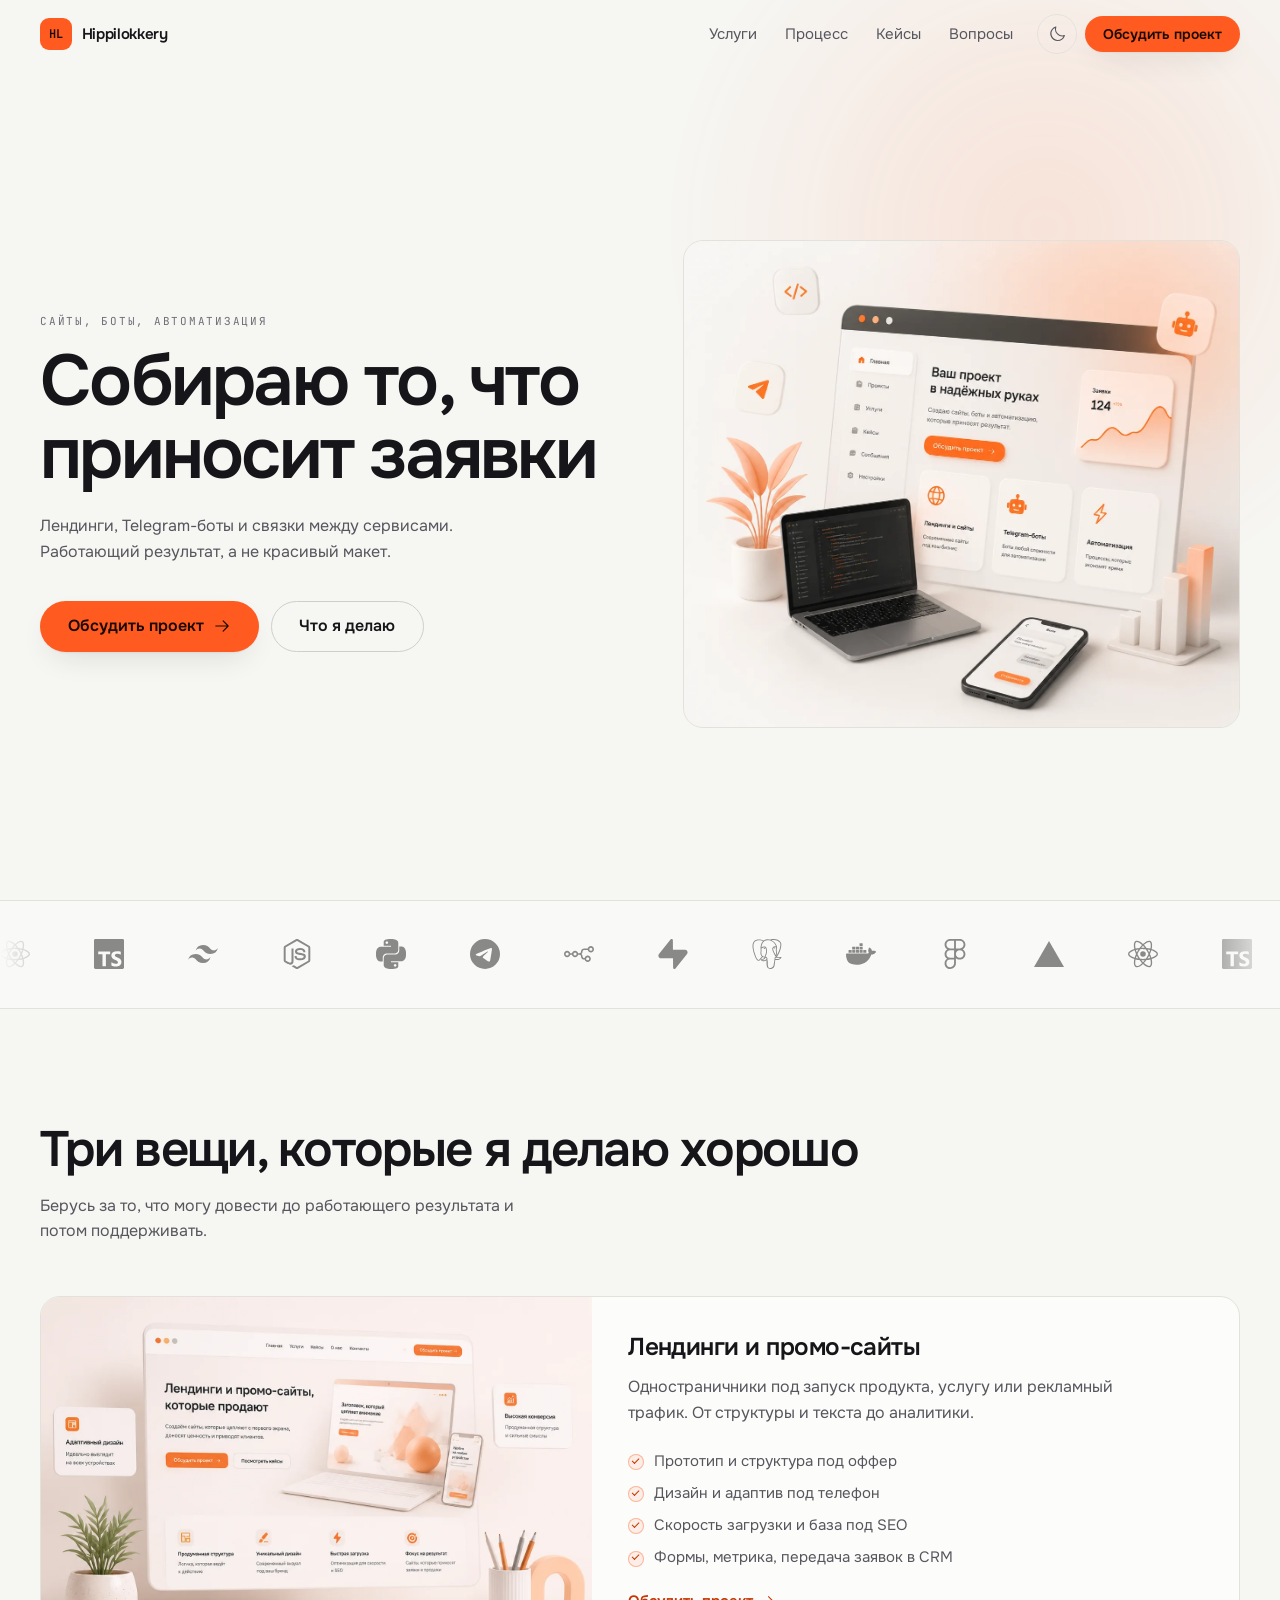
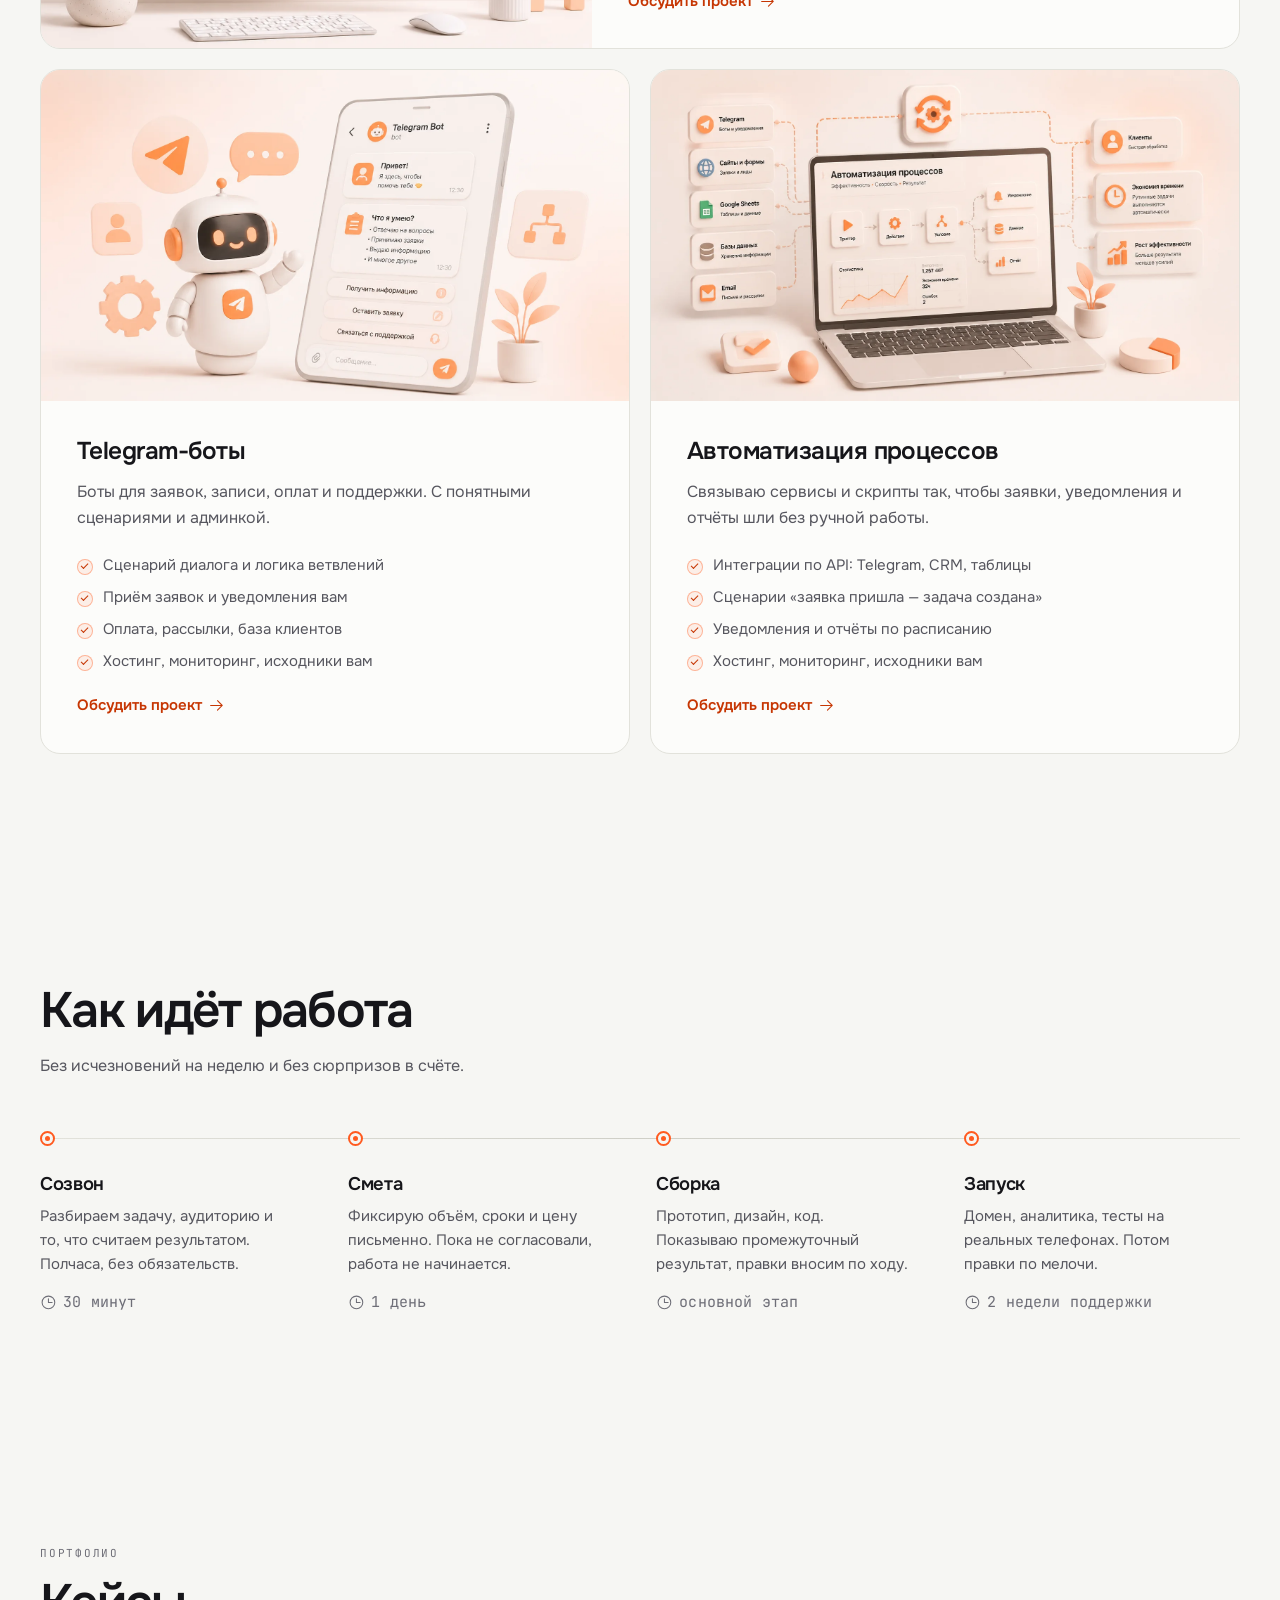
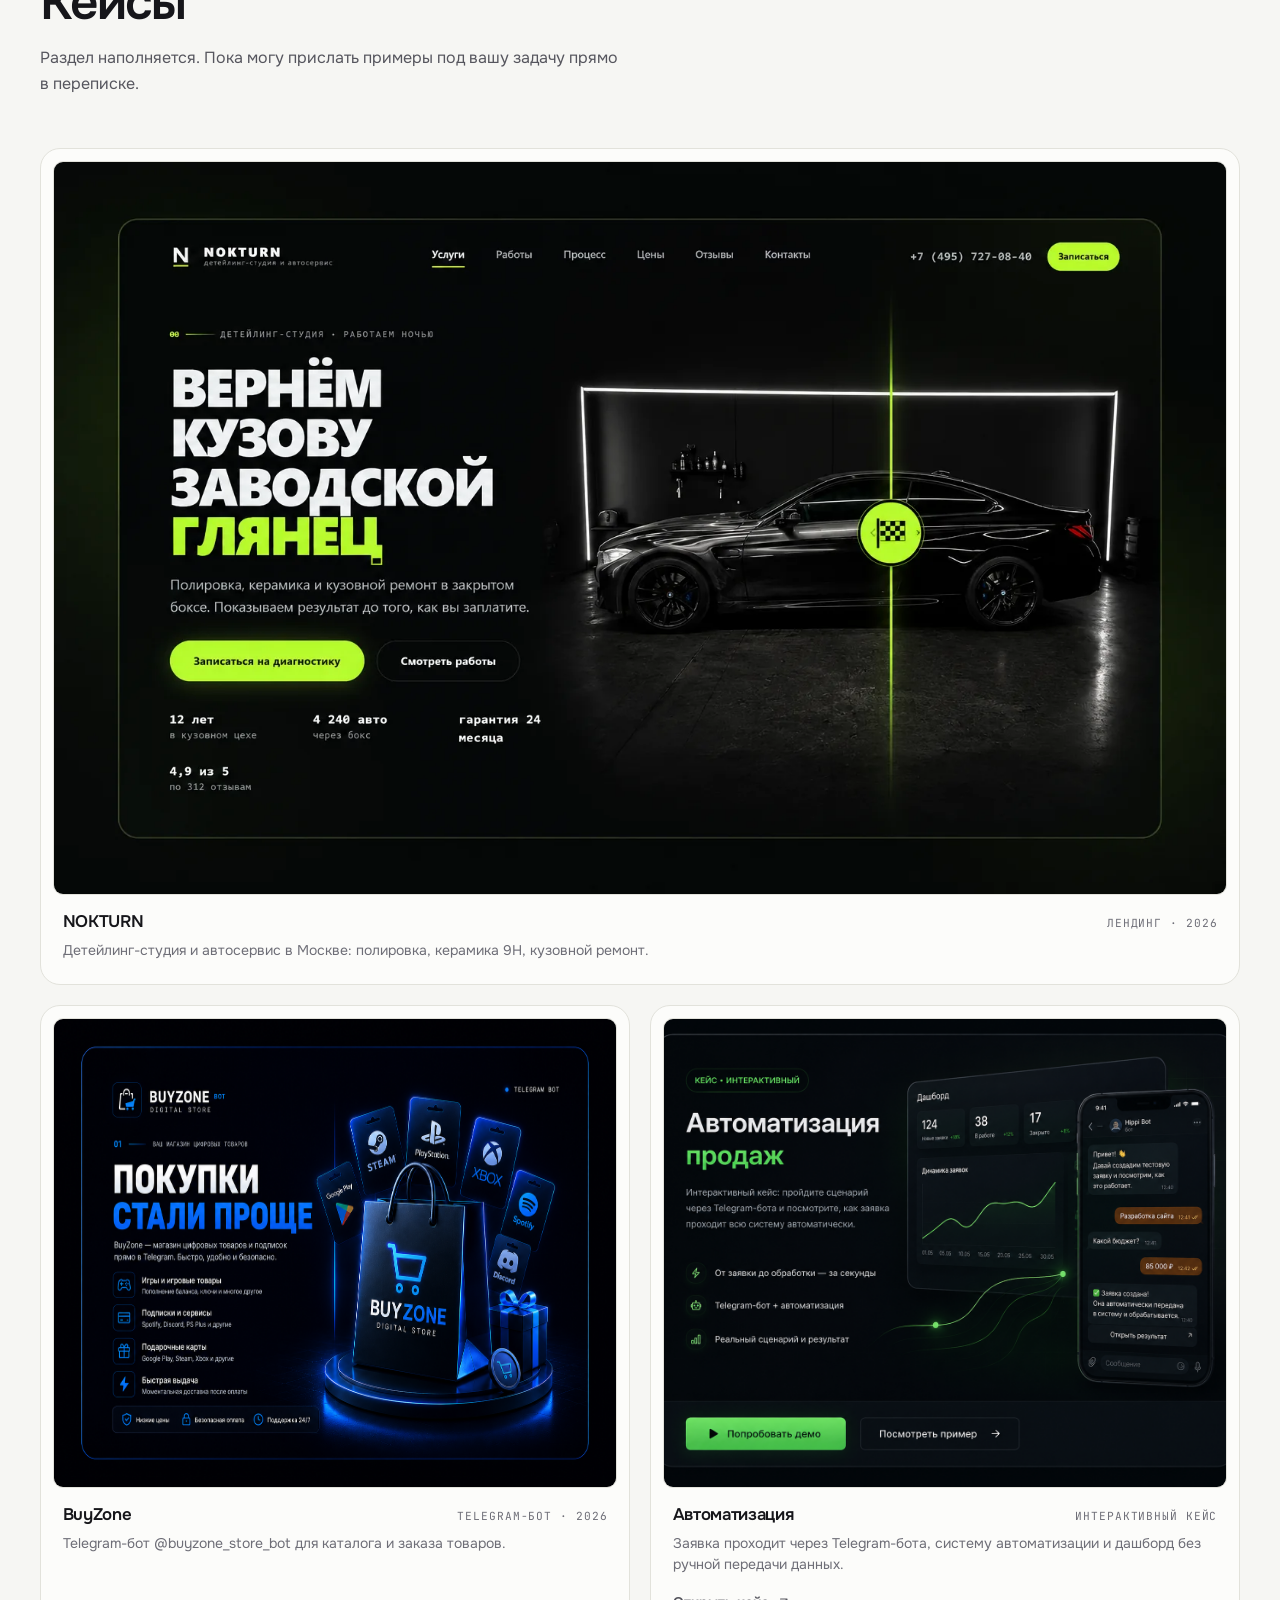
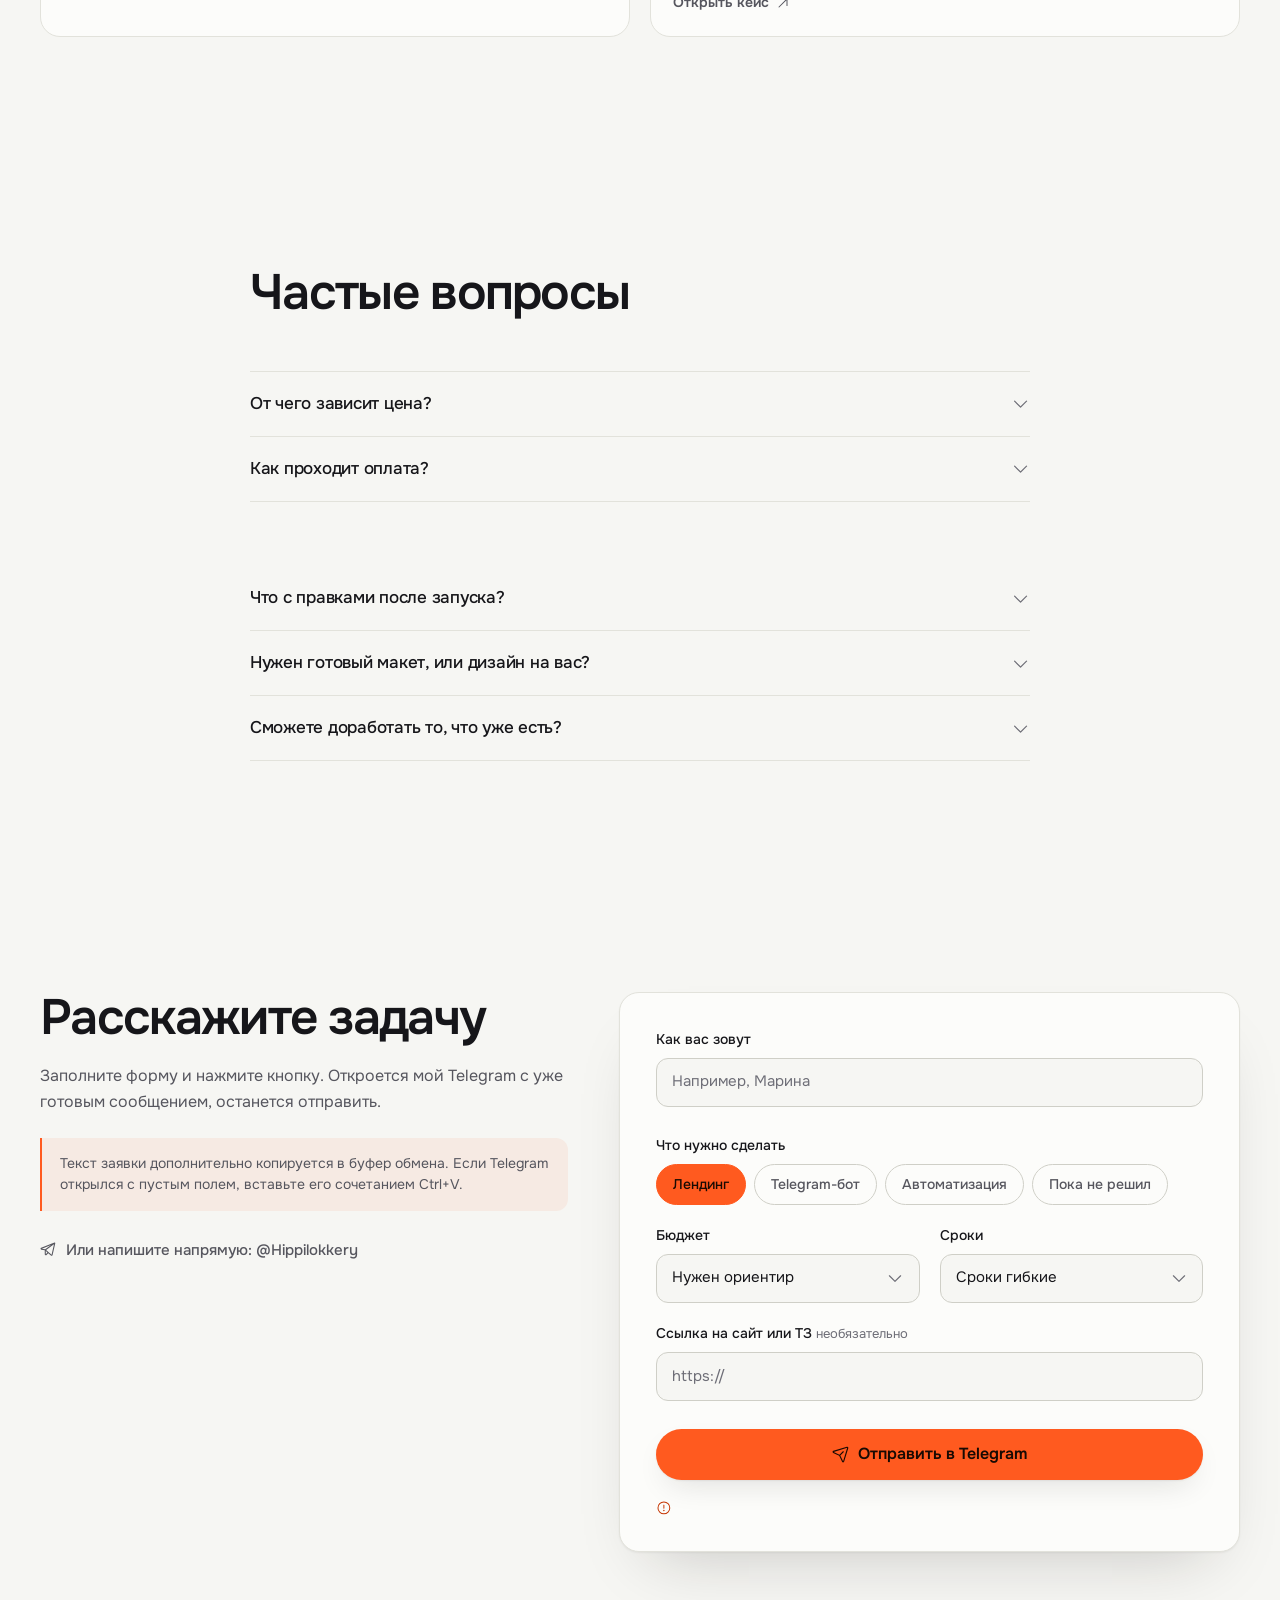
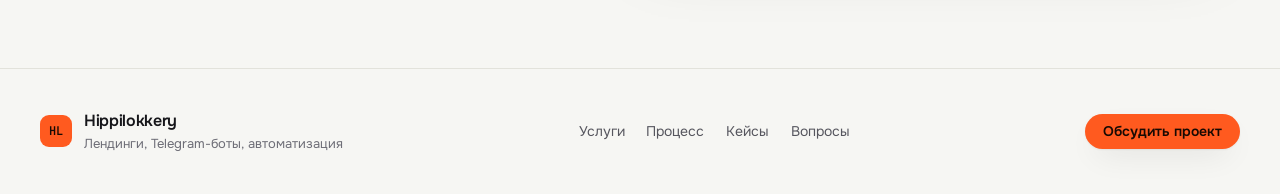
==== commit 55e30b87: "Remove message field from lead form; drop empty 4th case, keep 3 without placeholder slots" ====
--- a/index.html
+++ b/index.html
@@ -321,15 +321,14 @@
     </div>
   </section>
 
-  <!-- ================================ КЕЙСЫ =============================== -->
+<!-- ================================ КЕЙСЫ =============================== -->
   <!--
     КАК ДОБАВИТЬ РЕАЛЬНЫЙ КЕЙС
-    1. Положите обложку в assets/img/ (1200x760 для широкой карточки, 900x760 для узкой).
-    2. У <article> уберите класс `case-slot`.
-    3. Замените заголовок, тип, год, описание и строку результата.
+    1. Положите обложку в assets/img/ (1536x1024 для крупной карточки, пропорция 6/5 для узких).
+    2. Разметьте карточку: крупная — class="case case-feature", узкая — class="case case-narrow".
+    3. Замените заголовок, тип, год, описание и ссылку.
     4. Если есть ссылка на проект, поменяйте <div class="case-card"> на
        <a class="case-card" href="https://..." target="_blank" rel="noopener">.
-    Чтобы временно спрятать всю секцию, добавьте hidden к <section id="work">.
   -->
   <section class="section work" id="work">
     <div class="wrap">
@@ -341,7 +340,7 @@
 
       <div class="work-grid">
 
-        <article class="case case-wide reveal">
+        <article class="case case-feature reveal">
           <a class="case-card" href="https://hippi44.github.io/lendingPage/" target="_blank" rel="noopener">
             <figure class="shot case-shot" data-slot="case-1">
               <img src="assets/img/nokturn.webp" alt="Лендинг NOKTURN: детейлинг-студия и автосервис, полировка, керамика 9H и кузовной ремонт"
@@ -390,19 +389,6 @@
           </div>
         </article>
 
-        <article class="case case-wide case-slot reveal" style="--d:3">
-          <div class="case-card">
-            <figure class="shot case-shot" data-slot="case-4">
-              <img src="assets/img/work-slot-4.webp" alt="" width="1200" height="760" loading="lazy" decoding="async" onerror="this.closest('.shot').classList.add('shot-empty')">
-            </figure>
-            <div class="case-meta">
-              <h3 class="case-title">Место под кейс</h3>
-              <p class="case-kind">Лендинг и бот</p>
-            </div>
-            <p class="case-note">Здесь появится задача клиента, что сделал и чем всё закончилось.</p>
-          </div>
-        </article>
-
       </div>
     </div>
   </section>
@@ -565,15 +551,6 @@
           <label for="f-link">Ссылка на сайт или ТЗ <span class="field-opt">необязательно</span></label>
           <input type="url" id="f-link" name="link" inputmode="url" placeholder="https://">
           <p class="field-error" id="f-link-error" hidden></p>
-        </div>
-
-        <div class="field">
-          <label for="f-message">Задача в двух предложениях</label>
-          <textarea id="f-message" name="message" rows="4" required
-                    aria-describedby="f-message-hint"
-                    placeholder="Что за продукт, кто покупает, что должно происходить после заявки"></textarea>
-          <p class="field-hint" id="f-message-hint">Чем конкретнее, тем точнее оценка.</p>
-          <p class="field-error" id="f-message-error" hidden></p>
         </div>
 
         <button class="btn btn-primary btn-lg btn-block" type="submit" id="submit-btn">
--- a/assets/css/styles.css
+++ b/assets/css/styles.css
@@ -846,7 +846,7 @@
 }
 
 /* ---------------------------------------------------------------------------
-   11. КЕЙСЫ. Сетка на 5 колонок: широкая карточка 3, узкая 2.
+   11. КЕЙСЫ. Крупная карточка на всю ширину, две узкие рядом.
 --------------------------------------------------------------------------- */
 
 .work-grid {
@@ -903,10 +903,6 @@
   line-height: 1.55;
   color: var(--ink-3);
 }
-
-/* Слот под будущий проект: приглушён, чтобы не спорить с реальными кейсами */
-.case-slot .case-card { border-style: dashed; background: transparent; }
-.case-slot .case-title { color: var(--ink-2); font-weight: 500; }
 
 .case-card-trigger {
   width: 100%;
@@ -1045,14 +1041,14 @@
 
 @media (min-width: 640px) and (max-width: 899px) {
   .work-grid { grid-template-columns: repeat(2, minmax(0, 1fr)); }
+  .case-feature { grid-column: 1 / -1; }
 }
 
 @media (min-width: 900px) {
-  .work-grid { grid-template-columns: repeat(5, minmax(0, 1fr)); gap: 1.25rem; }
-  .case-wide { grid-column: span 3; }
-  .case-narrow { grid-column: span 2; }
+  .work-grid { grid-template-columns: repeat(2, minmax(0, 1fr)); gap: 1.25rem; }
+  .case-feature { grid-column: 1 / -1; }
   /* Пропорции обложек совпадают с размерами из комментария в разметке */
-  .case-wide .case-shot { aspect-ratio: 16 / 10; }
+  .case-feature .case-shot { aspect-ratio: 16 / 10; }
   .case-narrow .case-shot { aspect-ratio: 6 / 5; }
 }
 
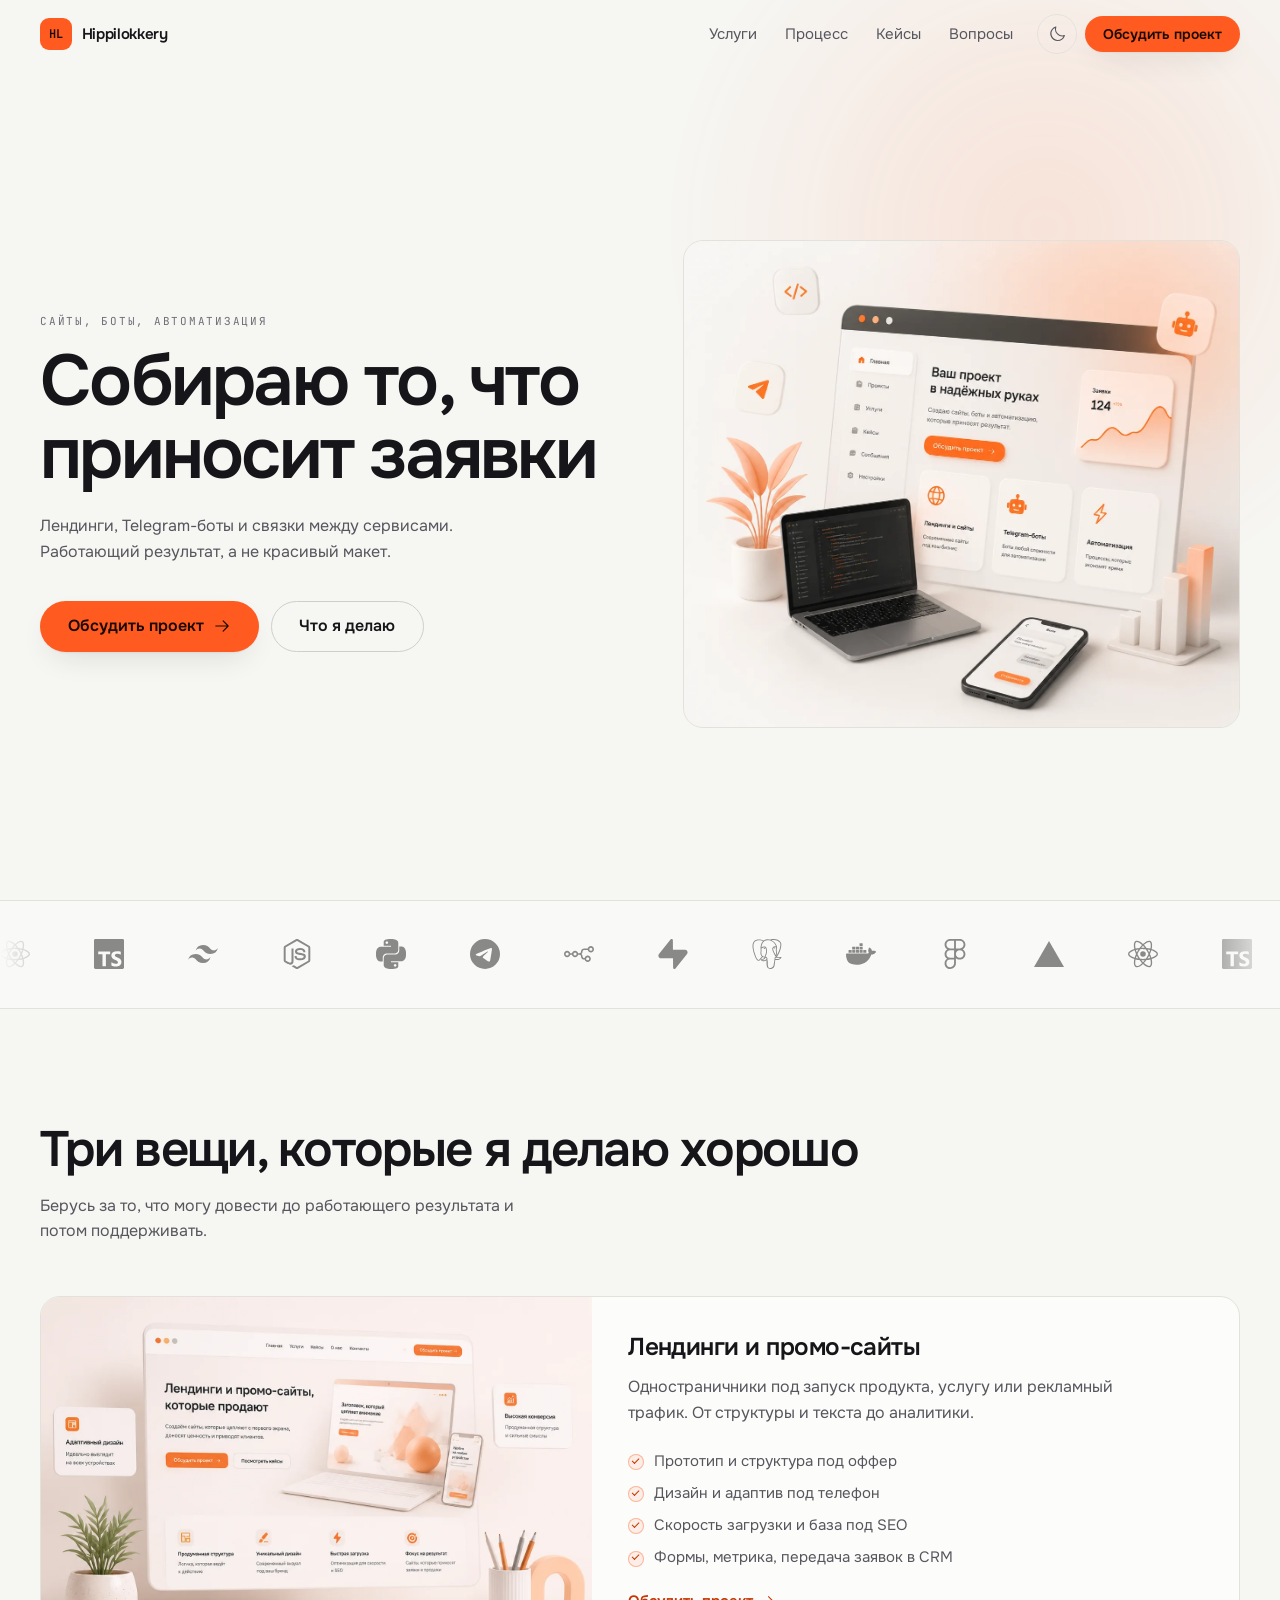
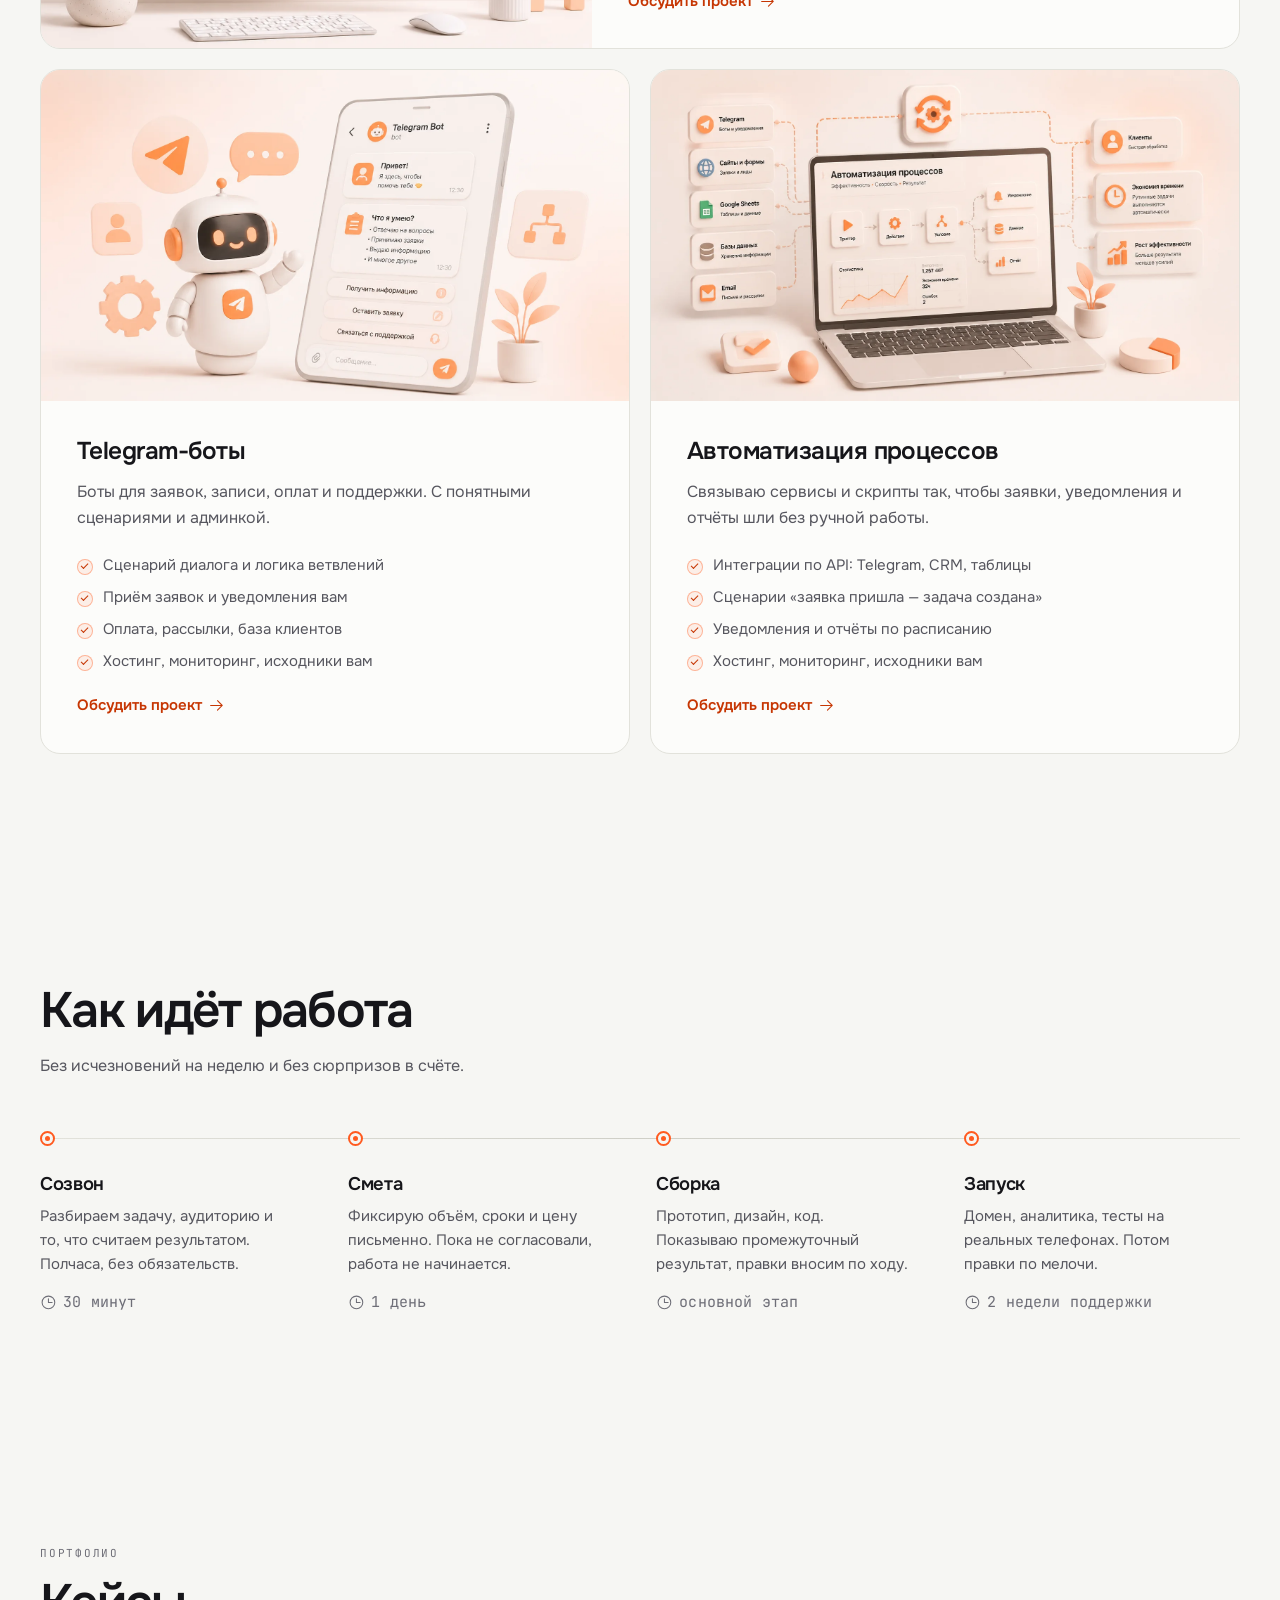
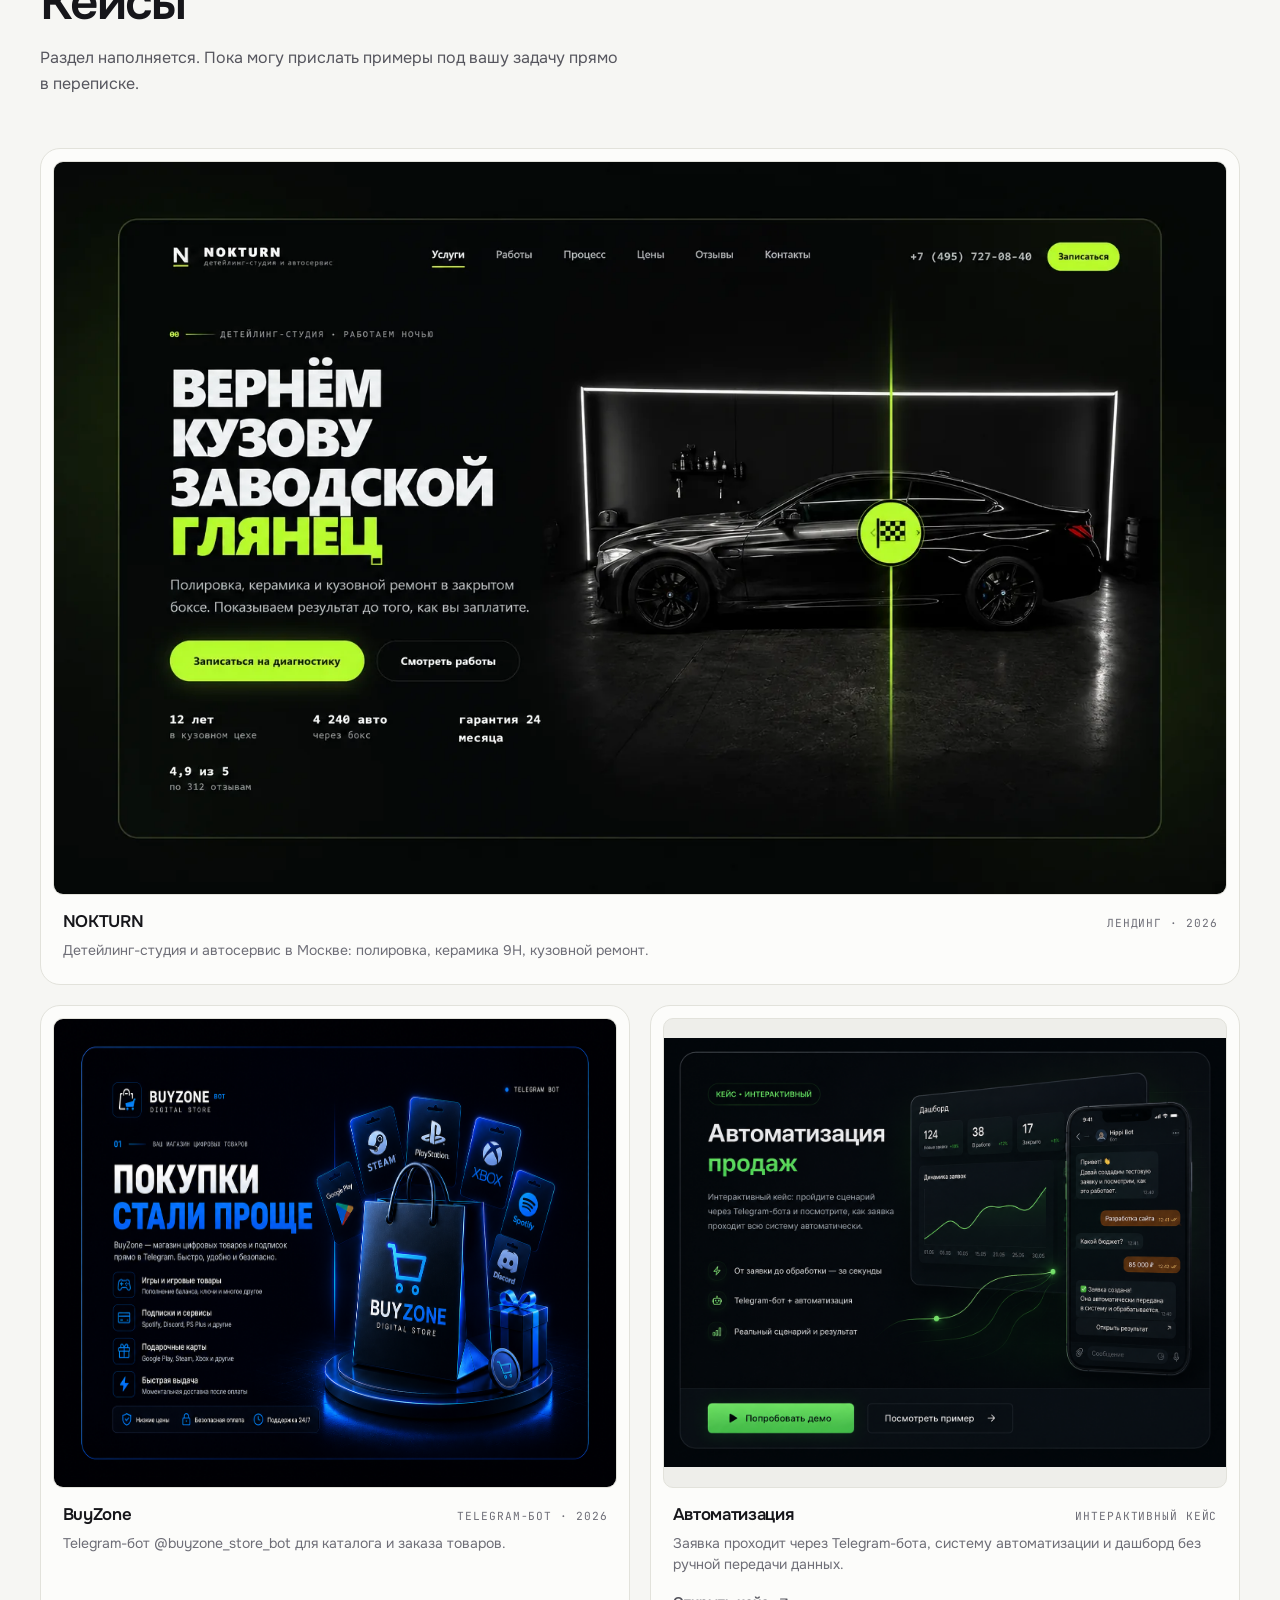
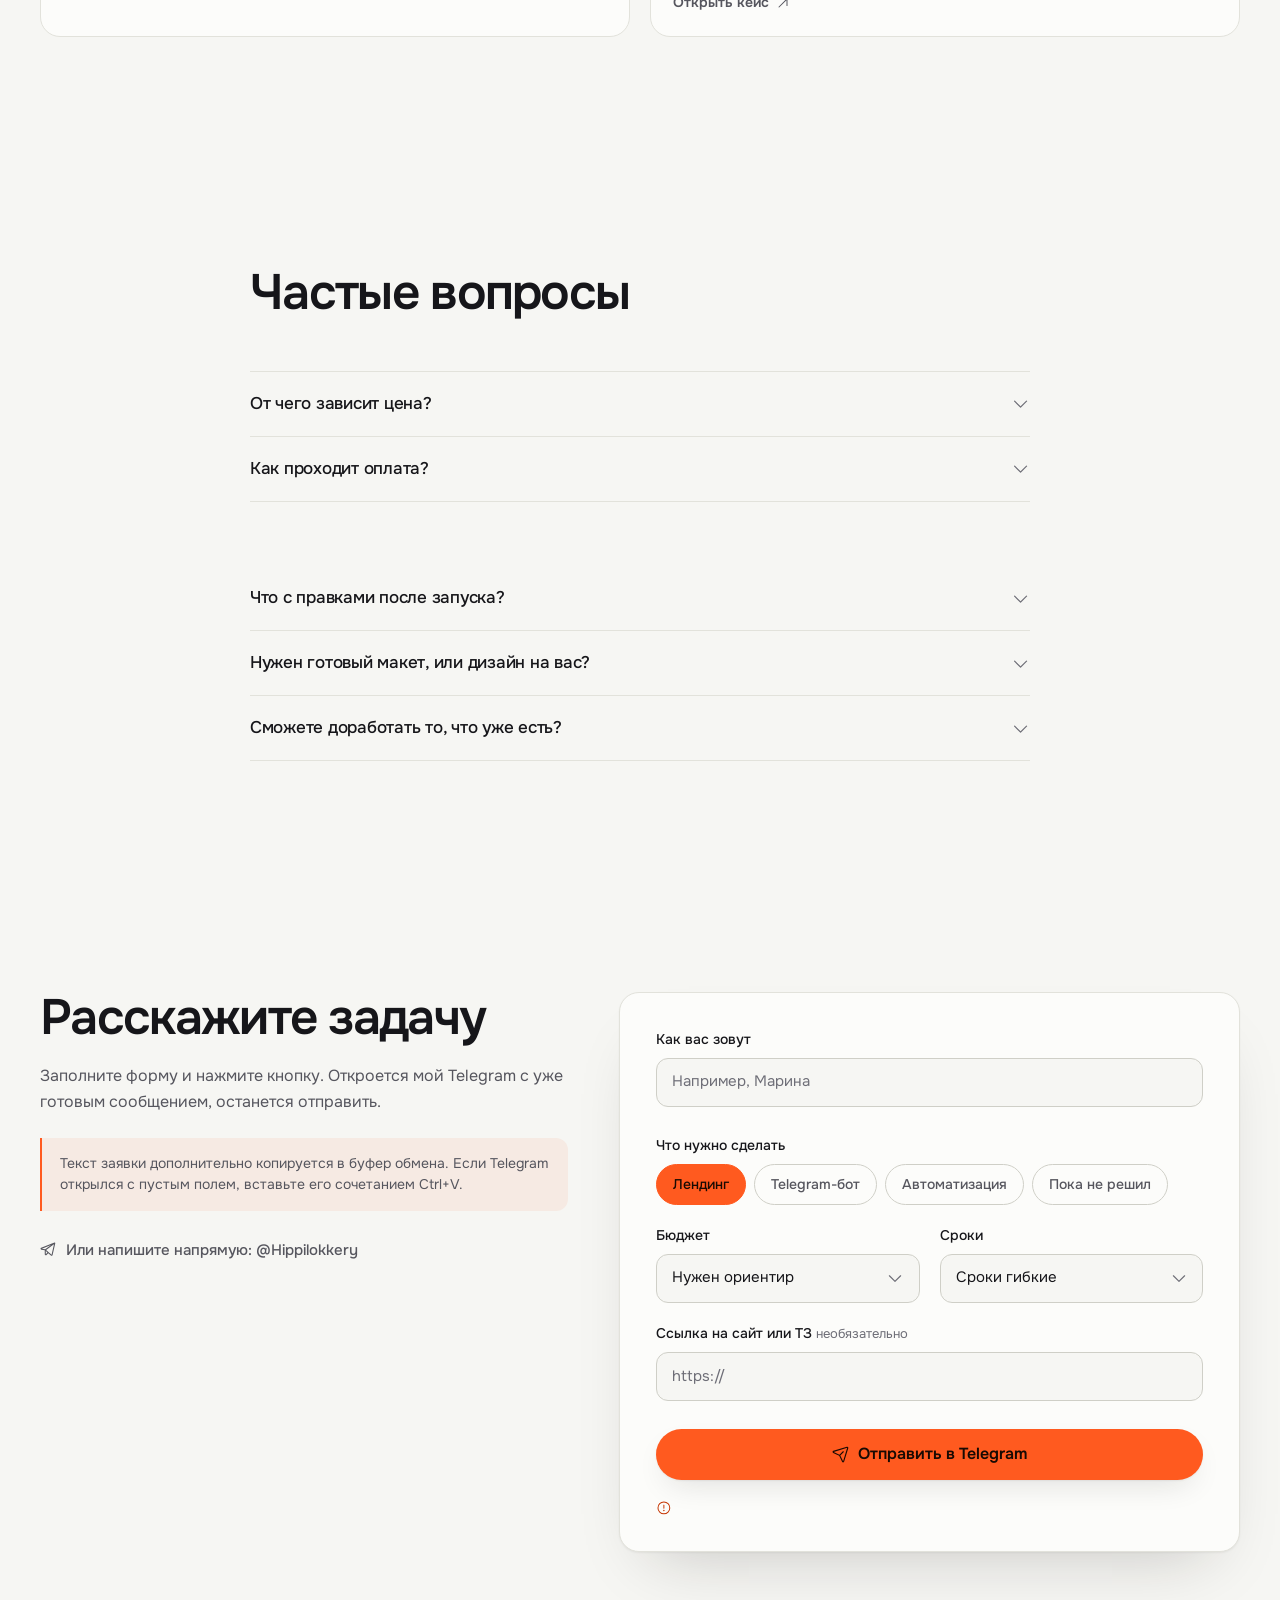
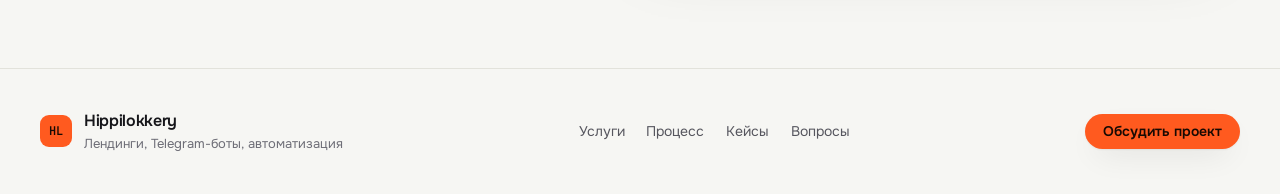
==== commit 619f18fe: "Fit automation case screenshot entirely inside card frame (object-fit contain)" ====
--- a/index.html
+++ b/index.html
@@ -371,7 +371,7 @@
         <article class="case case-narrow reveal" style="--d:2">
           <div class="case-card case-card-trigger" role="button" tabindex="0"
                aria-haspopup="dialog" aria-controls="automation-case-modal">
-            <figure class="shot case-shot" data-slot="case-3">
+            <figure class="shot case-shot case-shot--fit" data-slot="case-3">
               <img src="assets/img/automation.png"
                    alt="Интерактивный кейс: автоматизация продаж через Telegram-бота и дашборд"
                    width="1436" height="1096" loading="lazy" decoding="async"
--- a/assets/css/styles.css
+++ b/assets/css/styles.css
@@ -878,6 +878,11 @@
   object-fit: fill;
   object-position: center;
 }
+/* Скриншот целиком внутри кадра: картинка не обрезается и не выходит за рамки */
+.case-shot--fit img {
+  object-fit: contain;
+  object-position: center;
+}
 
 .case-meta {
   display: flex;
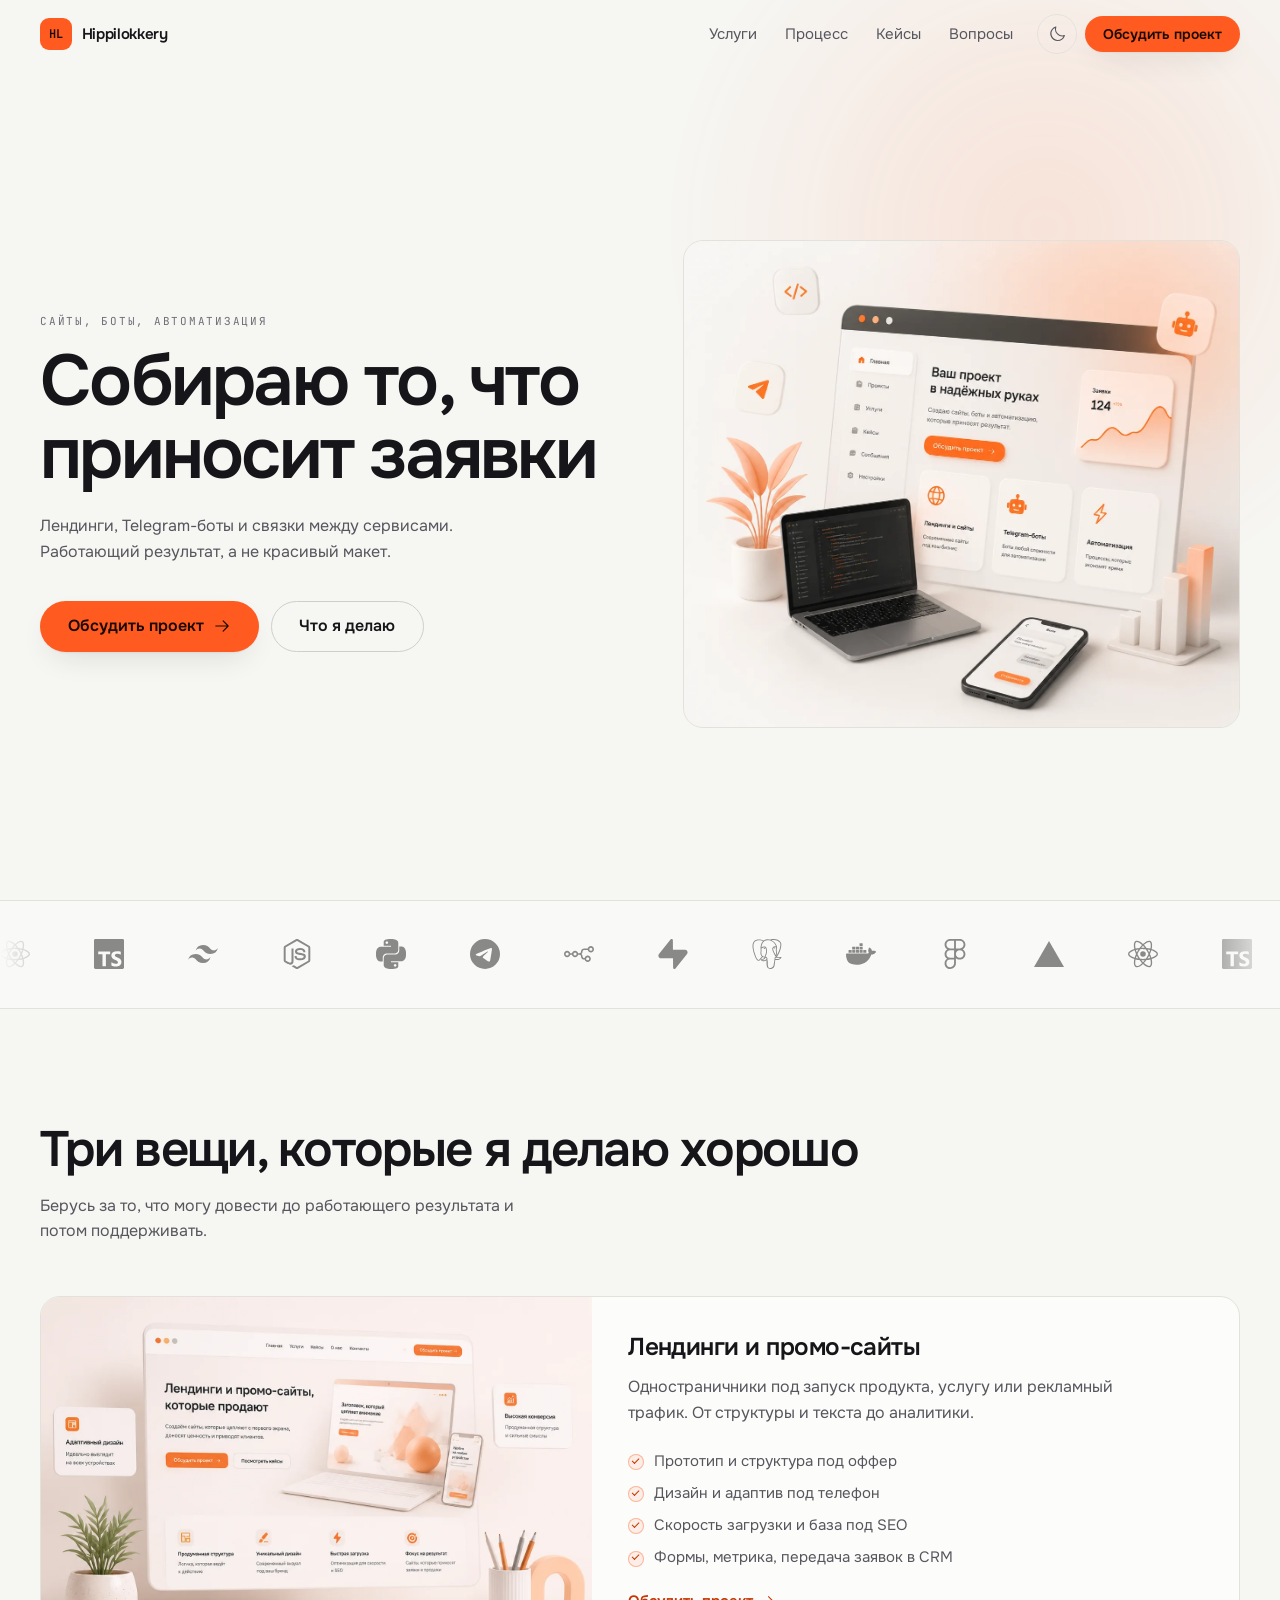
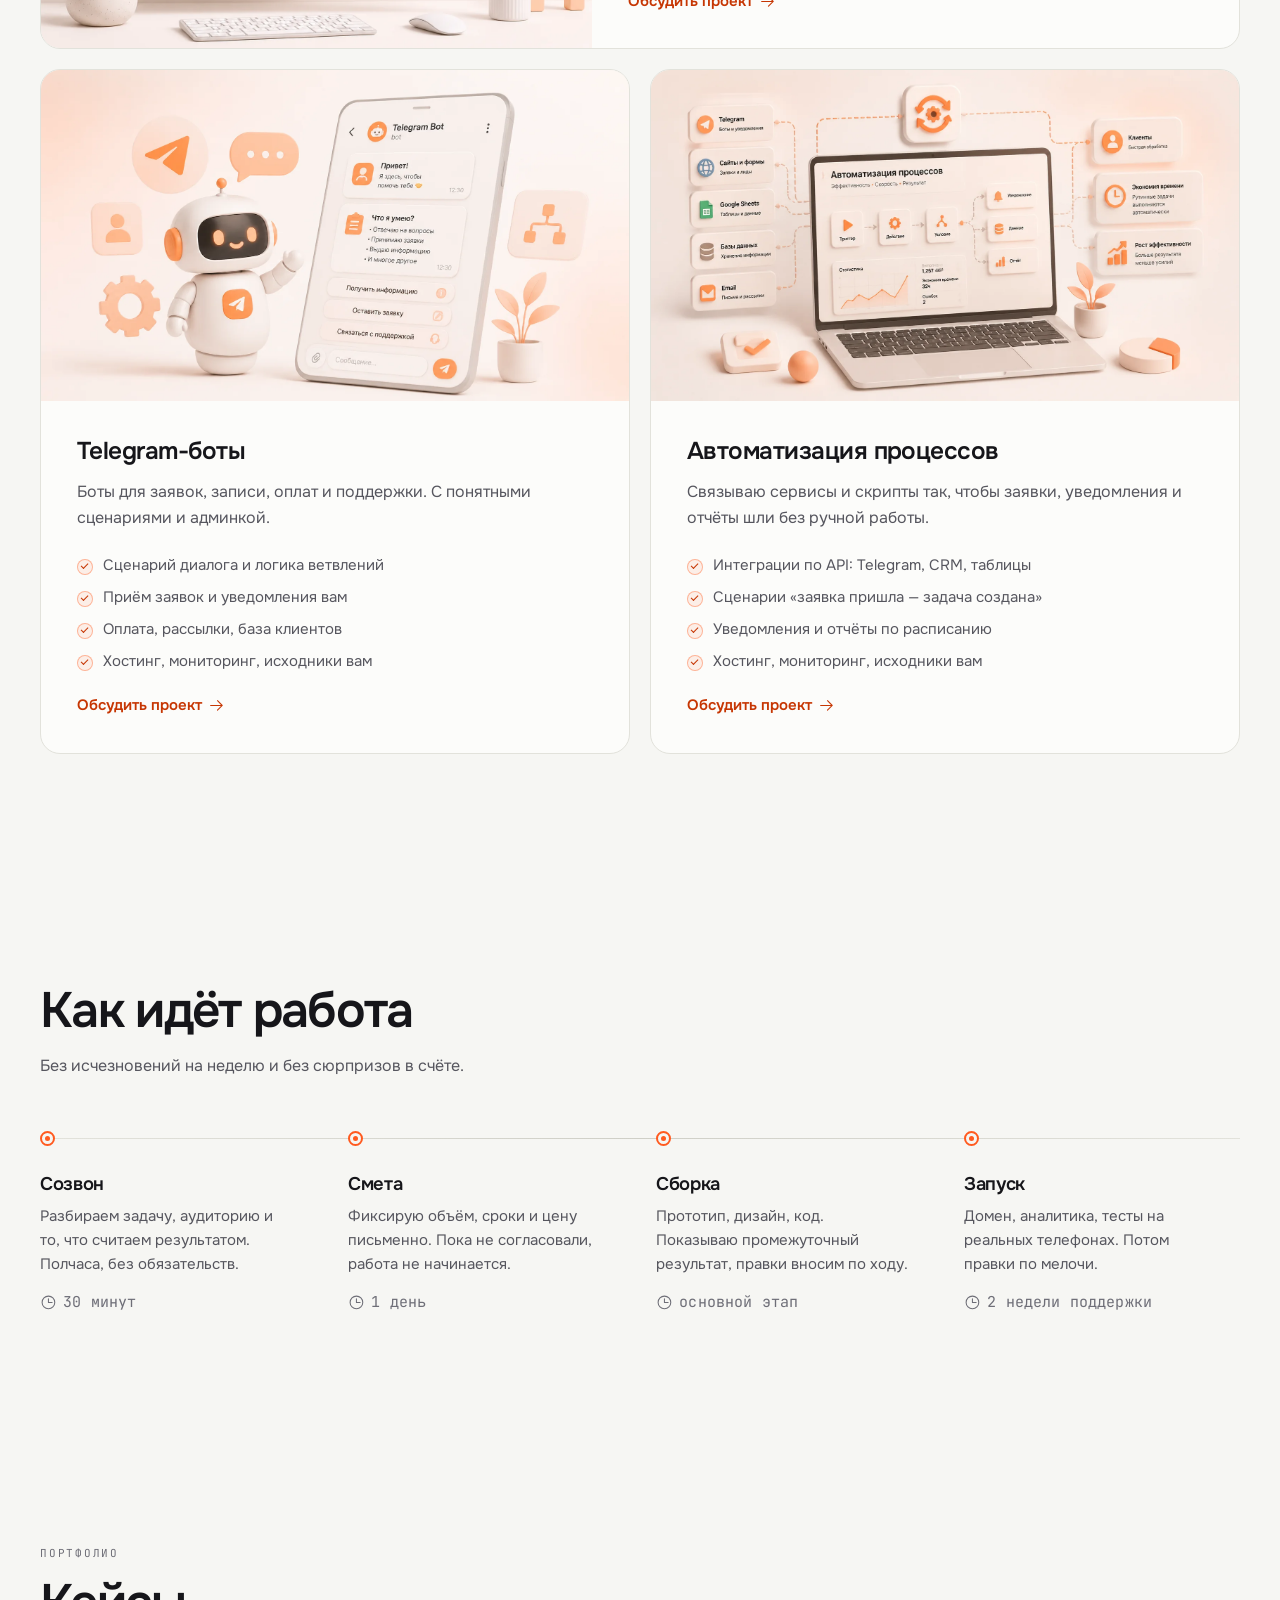
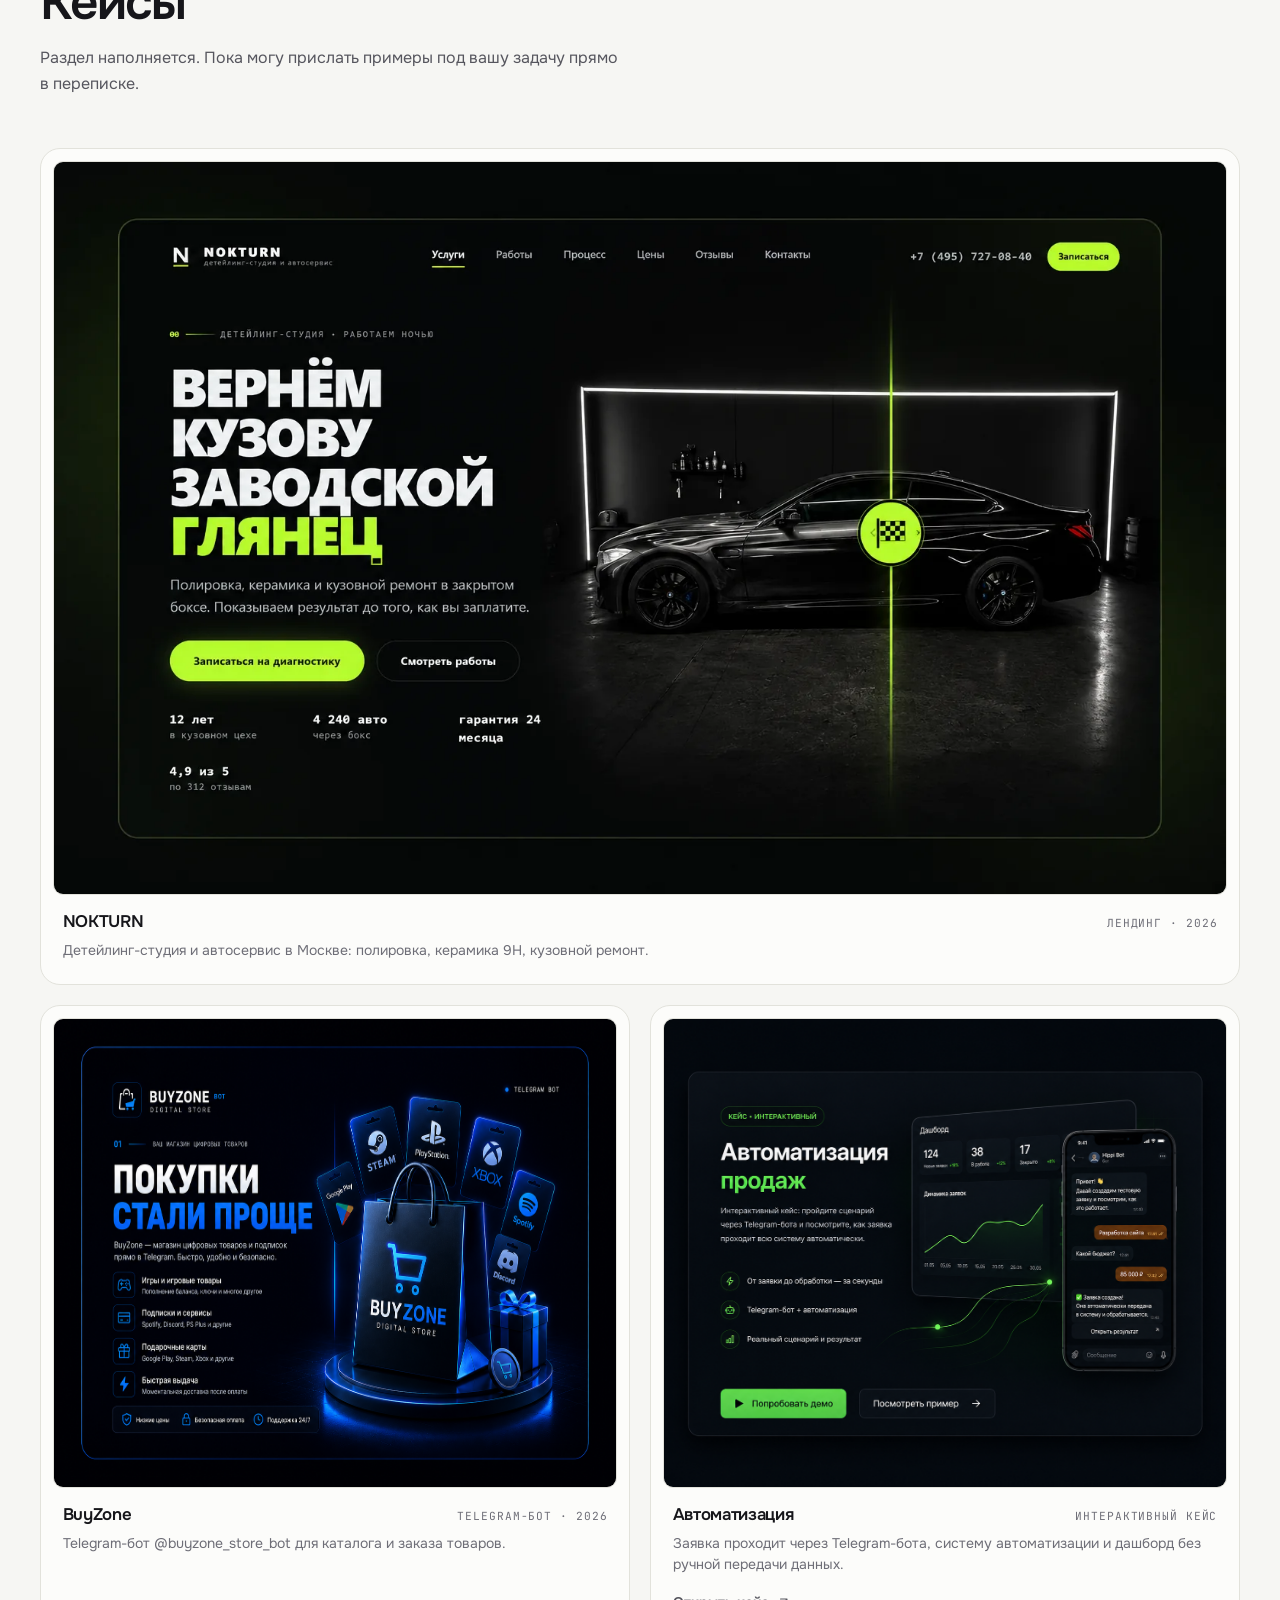
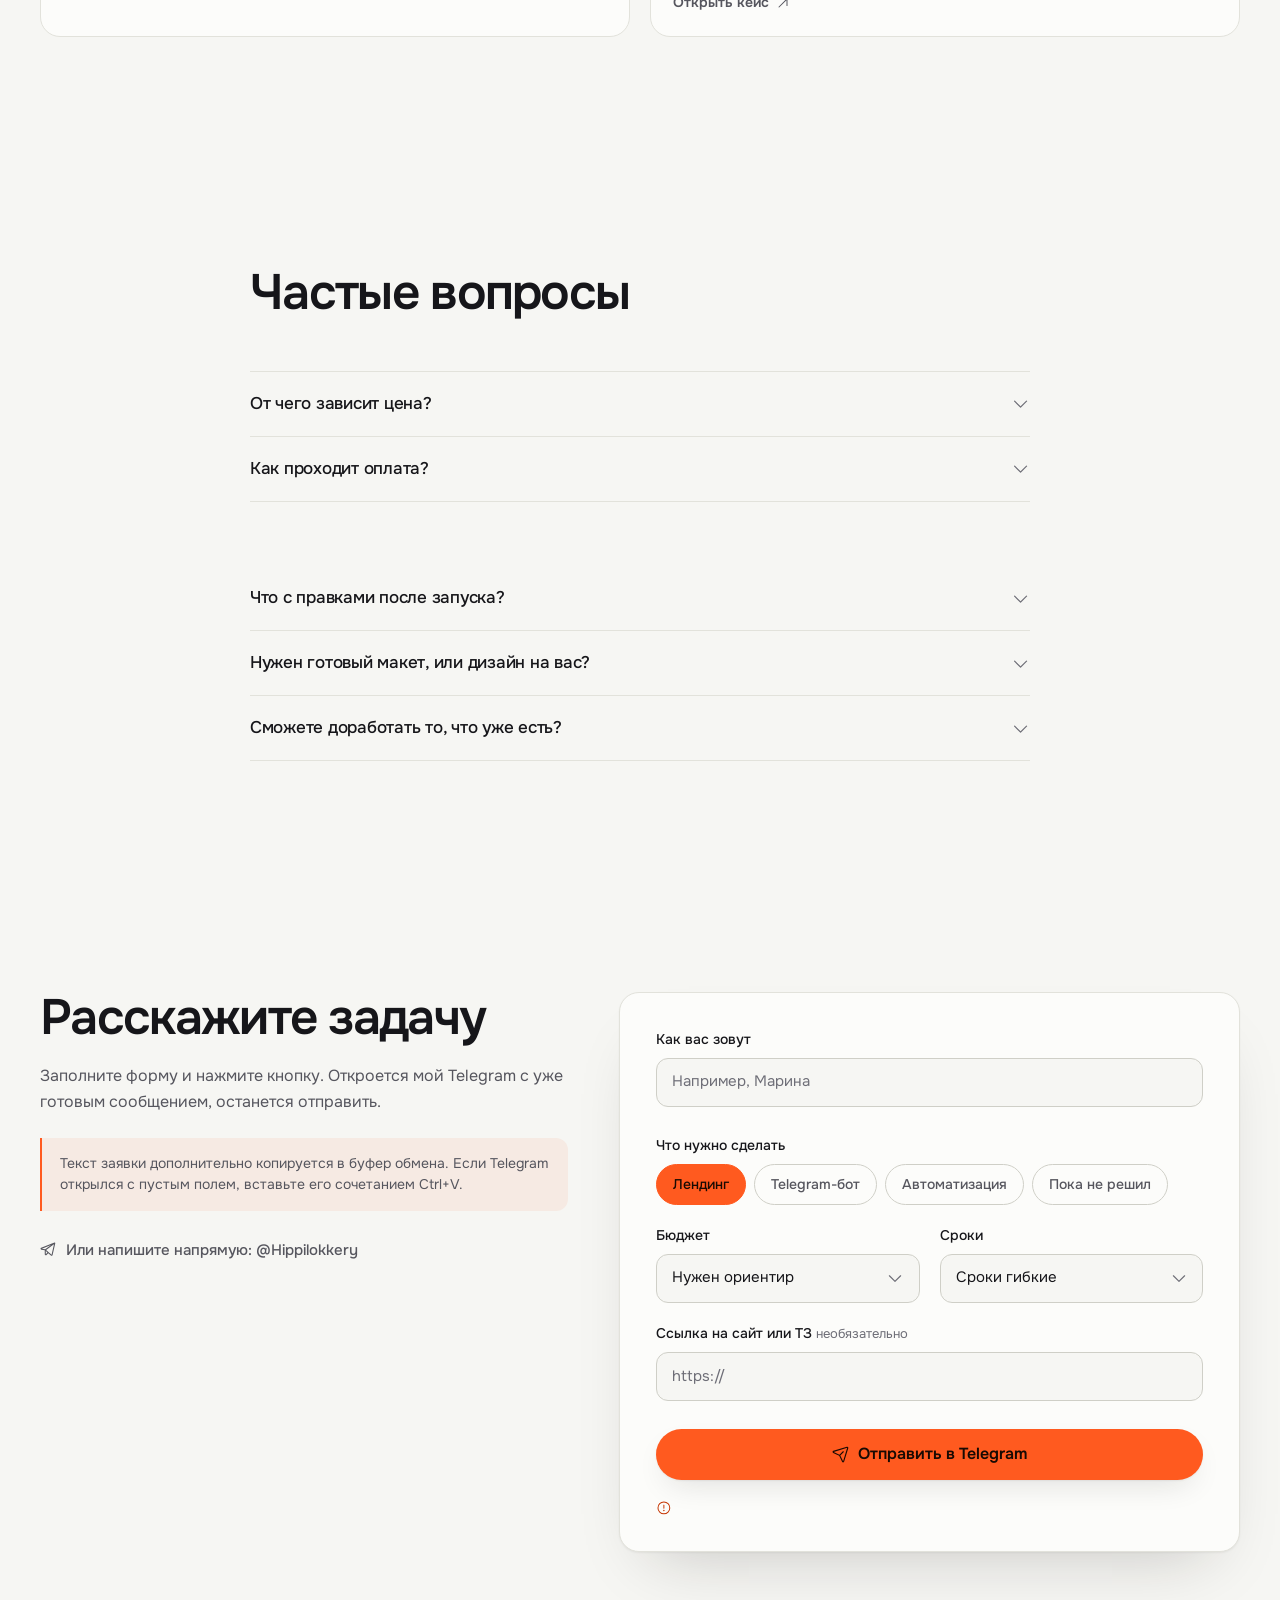
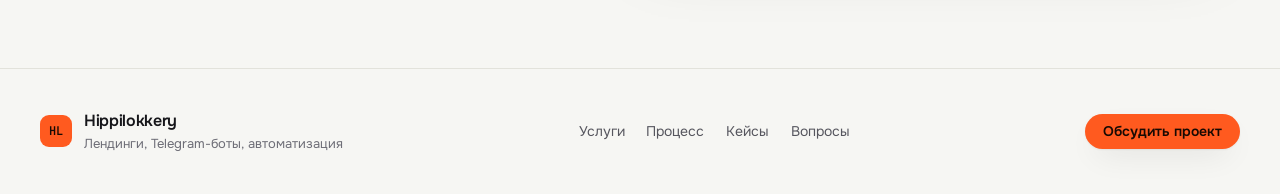
==== commit bf25ecdb: "Use standard card styling for automation case with new screenshot" ====
--- a/index.html
+++ b/index.html
@@ -371,7 +371,7 @@
         <article class="case case-narrow reveal" style="--d:2">
           <div class="case-card case-card-trigger" role="button" tabindex="0"
                aria-haspopup="dialog" aria-controls="automation-case-modal">
-            <figure class="shot case-shot case-shot--fit" data-slot="case-3">
+            <figure class="shot case-shot" data-slot="case-3">
               <img src="assets/img/automation.png"
                    alt="Интерактивный кейс: автоматизация продаж через Telegram-бота и дашборд"
                    width="1436" height="1096" loading="lazy" decoding="async"
--- a/assets/css/styles.css
+++ b/assets/css/styles.css
@@ -878,11 +878,6 @@
   object-fit: fill;
   object-position: center;
 }
-/* Скриншот целиком внутри кадра: картинка не обрезается и не выходит за рамки */
-.case-shot--fit img {
-  object-fit: contain;
-  object-position: center;
-}
 
 .case-meta {
   display: flex;
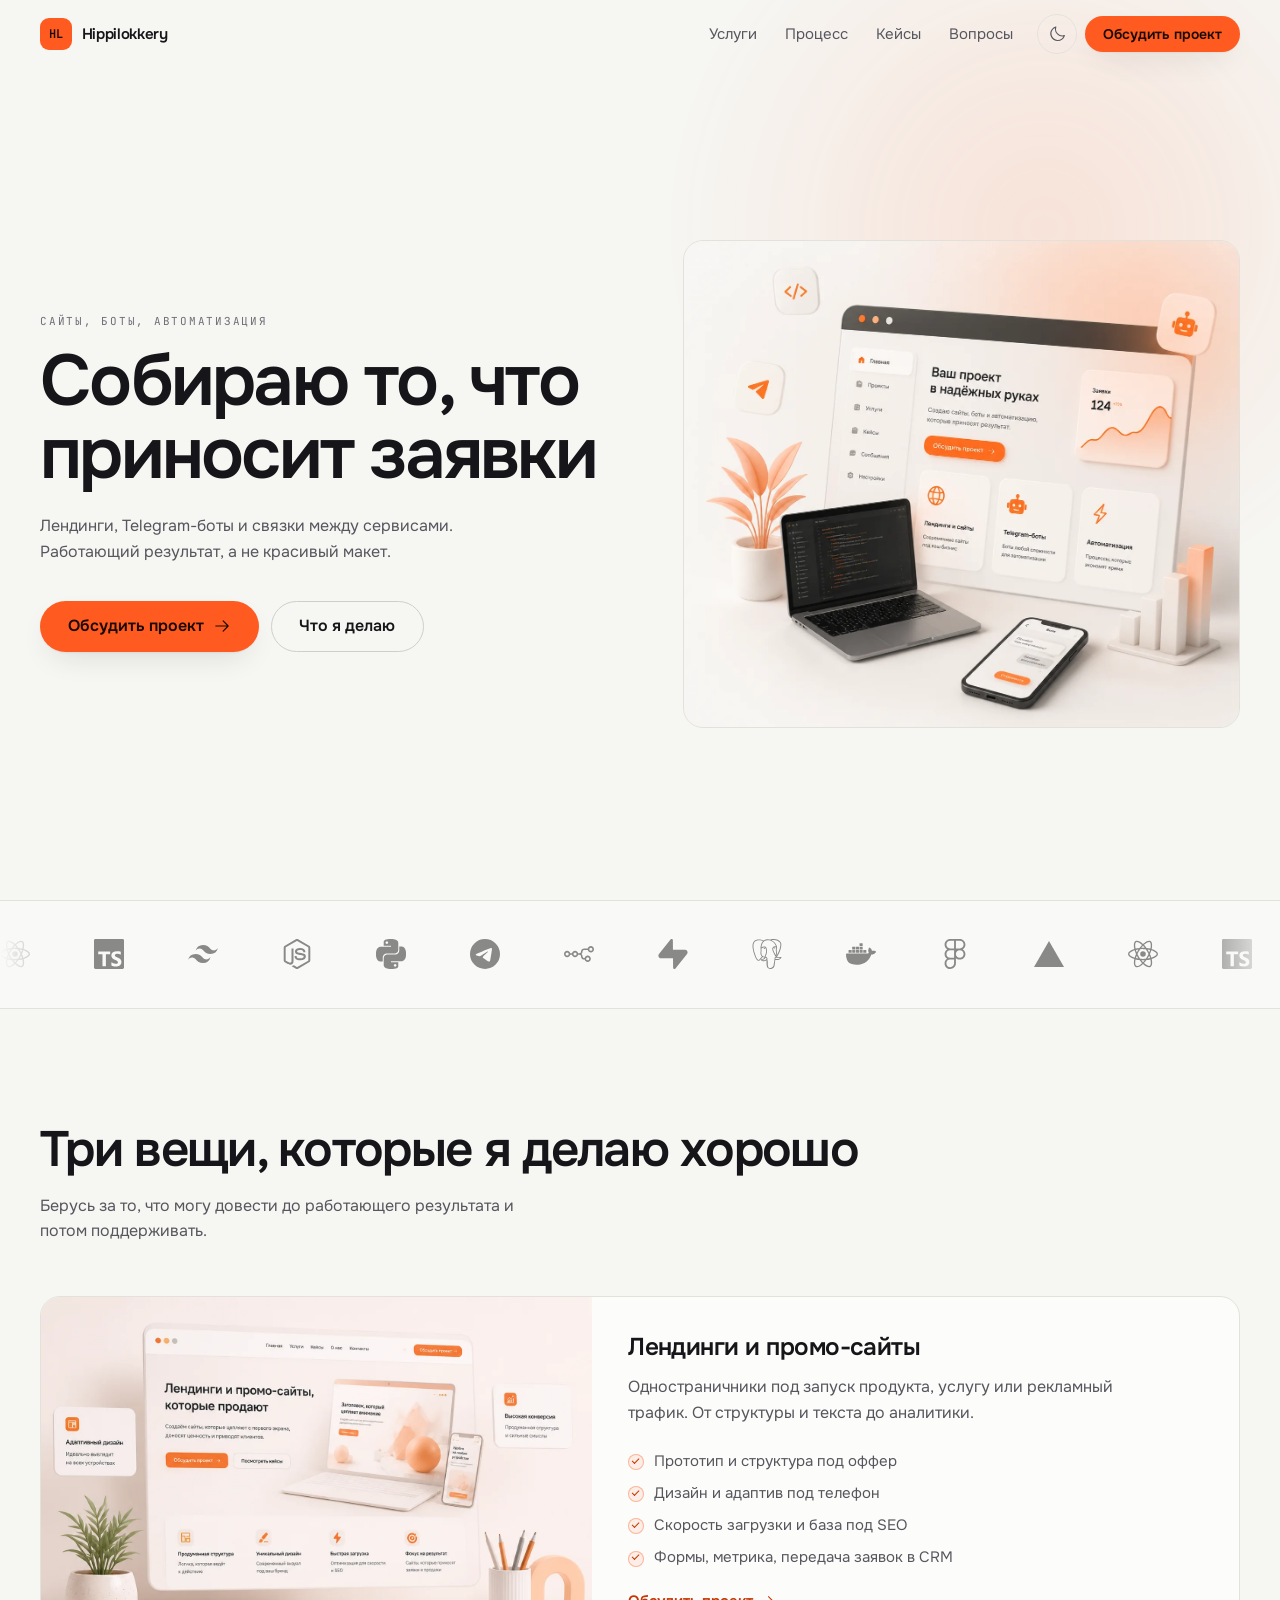
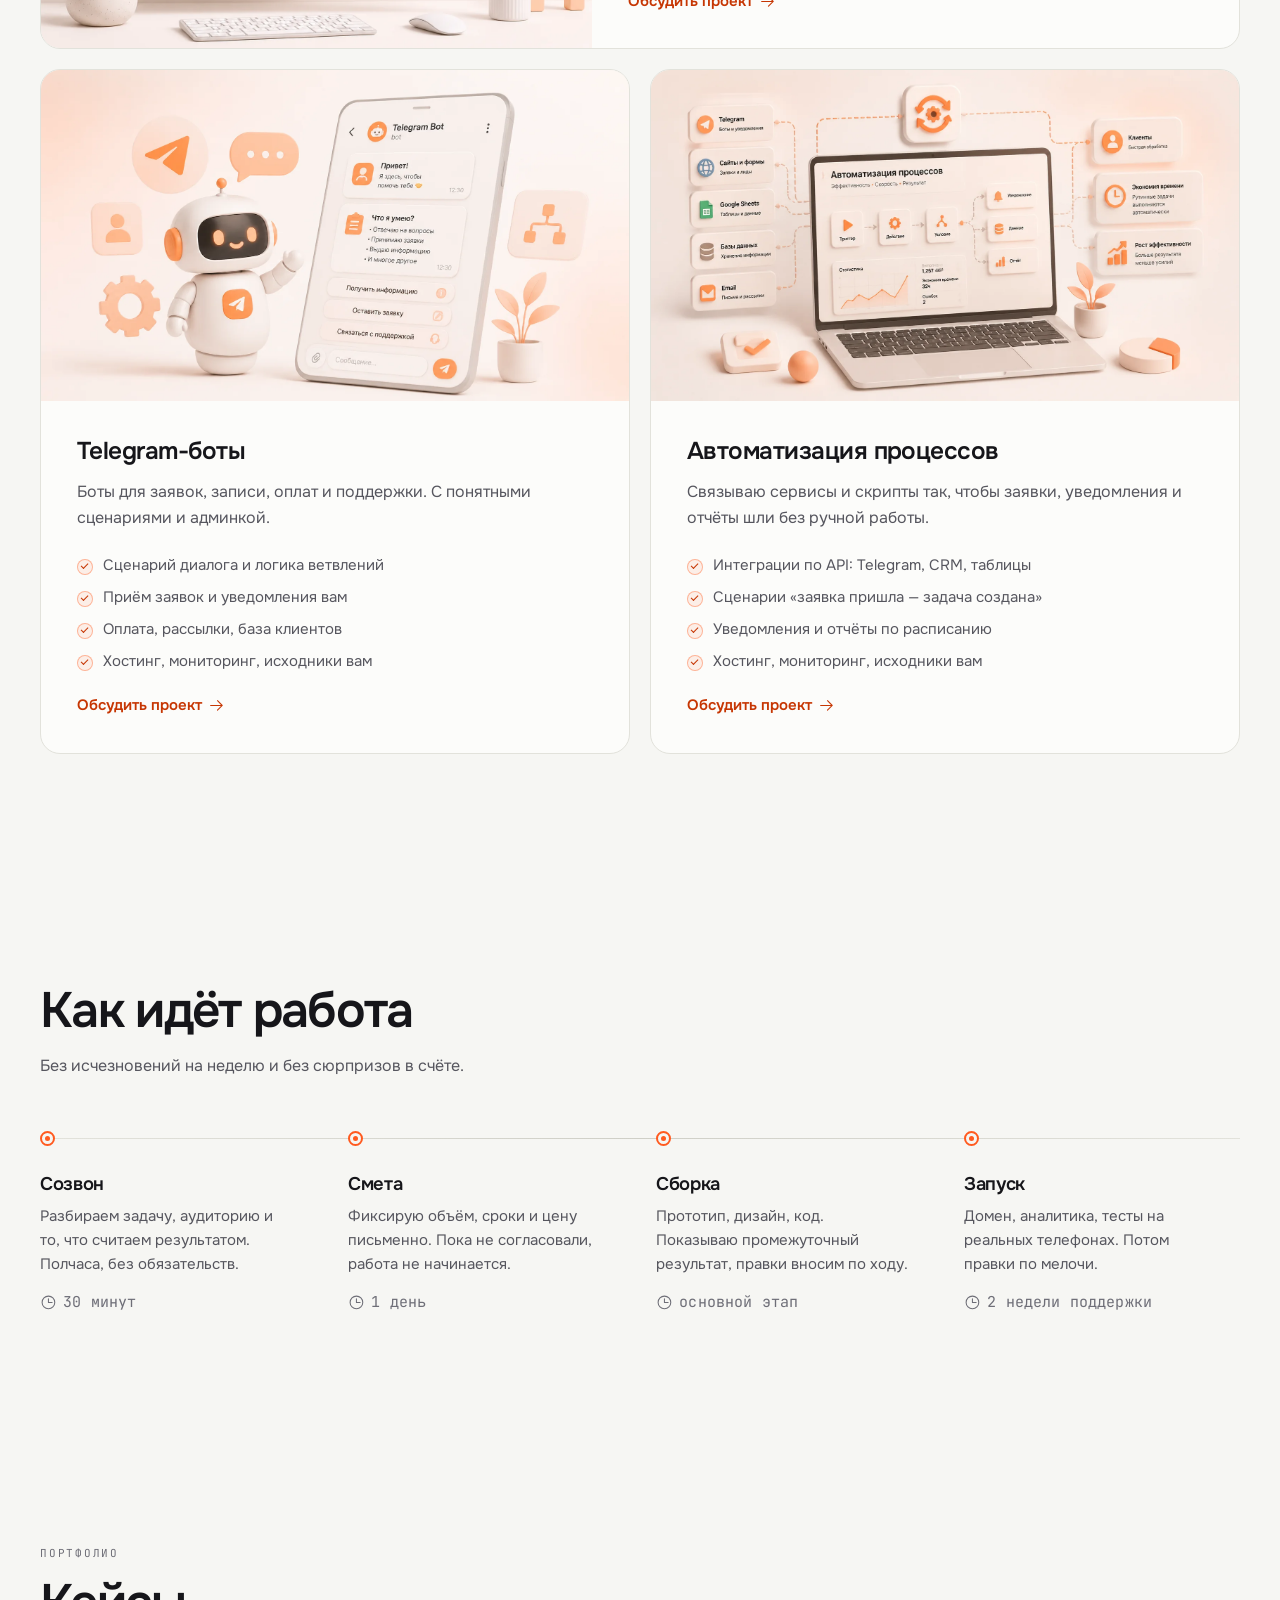
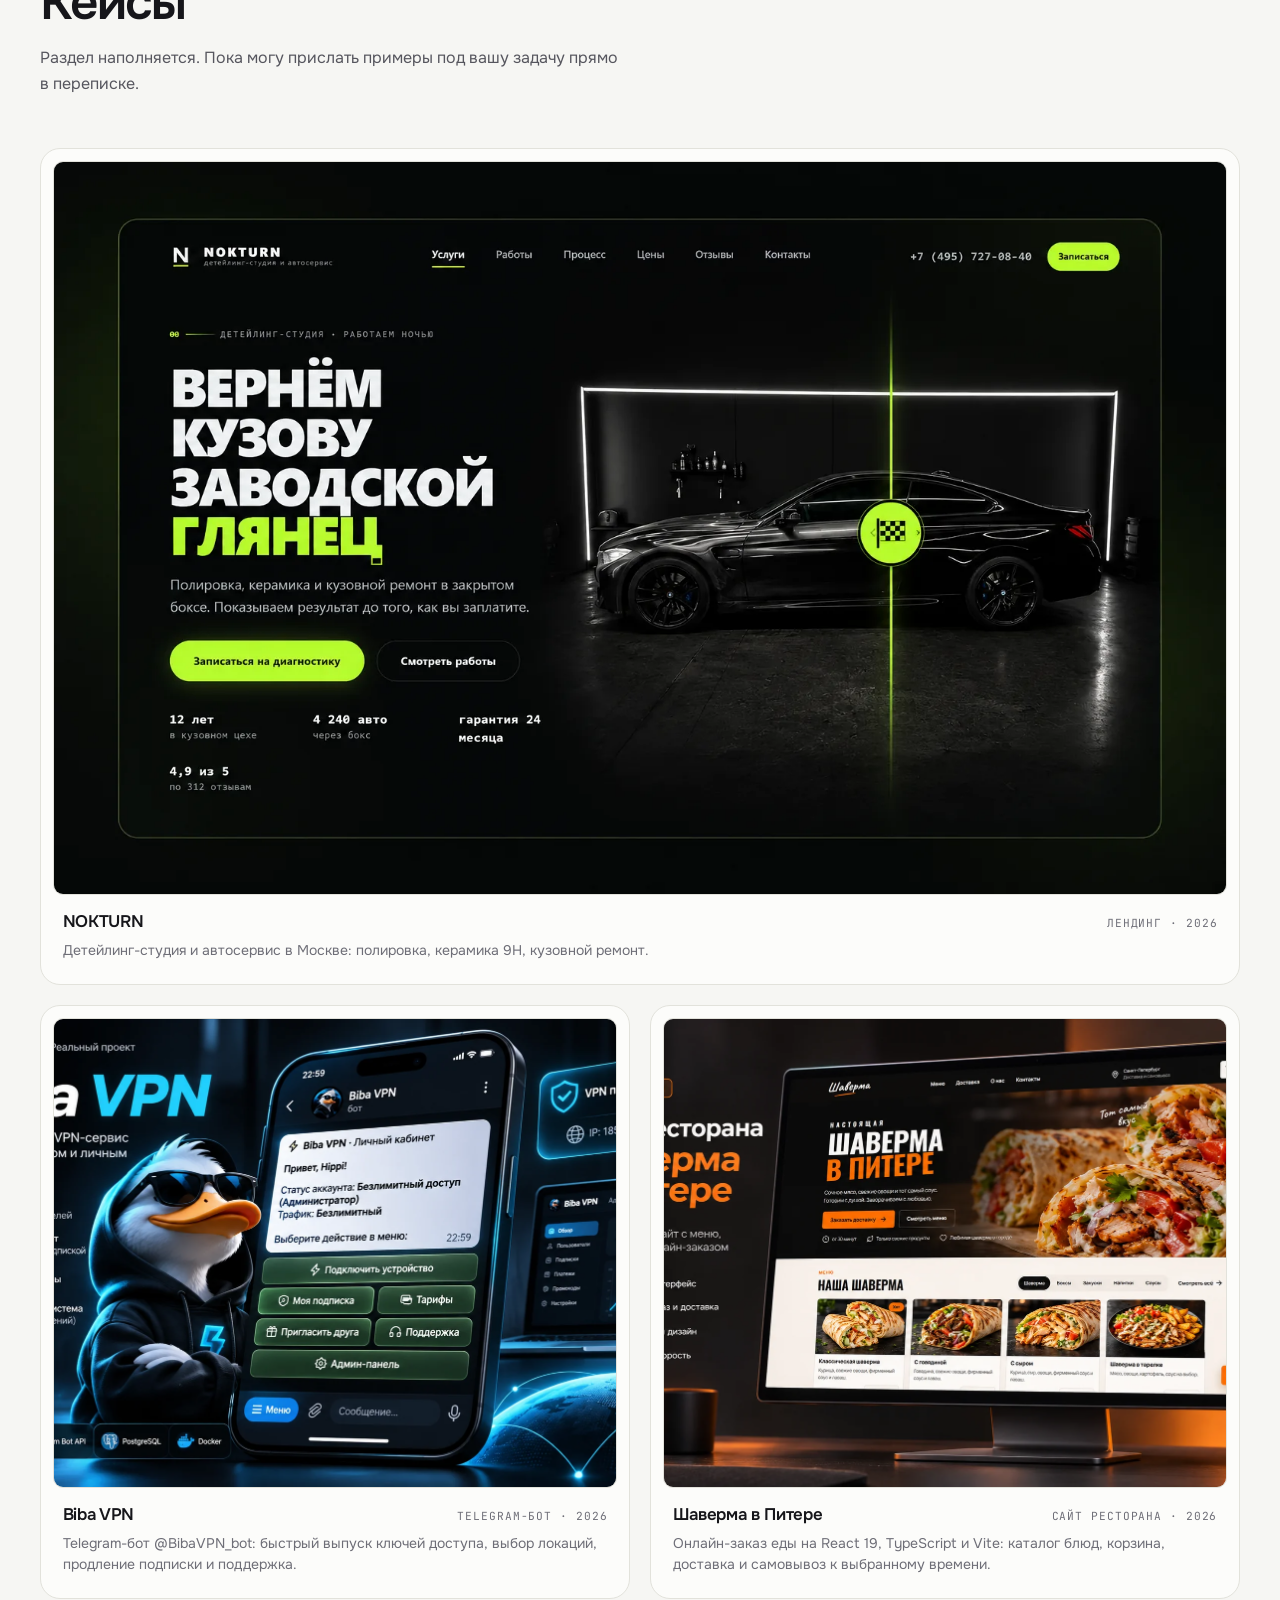
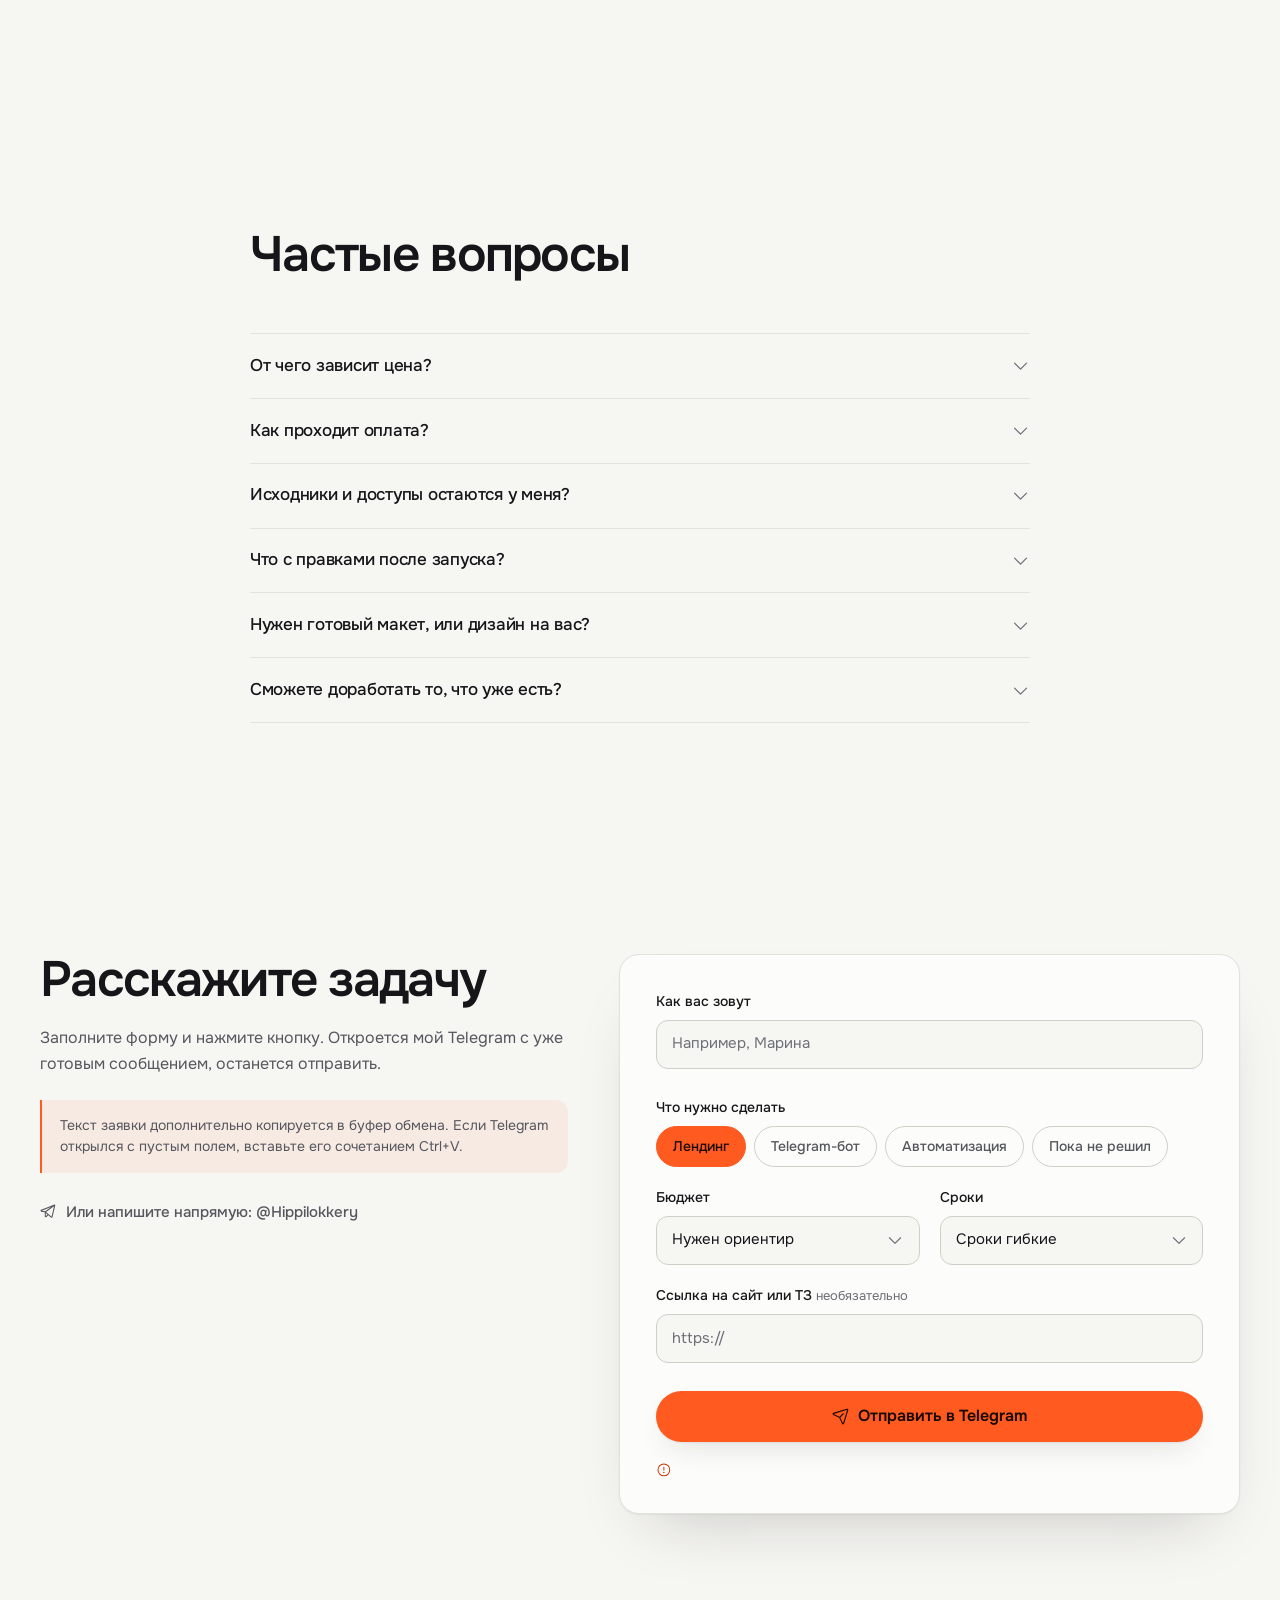
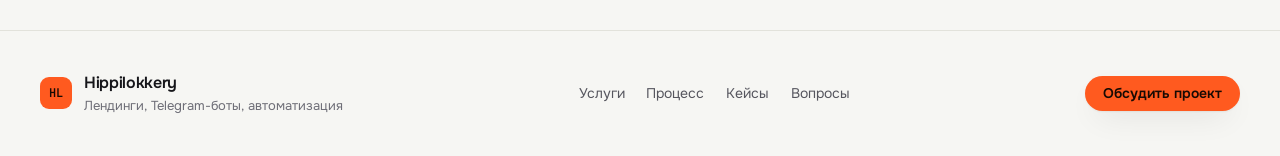
==== commit 9565a8dc: "Replace automation with Shaverma Cho-Cho and BuyZone with Biba VPN - Replace sales automation case w" ====
--- a/index.html
+++ b/index.html
@@ -356,37 +356,35 @@
         </article>
 
         <article class="case case-narrow reveal" style="--d:1">
-          <a class="case-card" href="https://t.me/buyzone_store_bot" target="_blank" rel="noopener">
-            <figure class="shot case-shot case-shot--contain" data-slot="case-2">
-              <img src="assets/img/BuyZone.png" alt="Telegram-бот BuyZone — каталог и заказ товаров" width="1536" height="1024" loading="lazy" decoding="async" onerror="this.closest('.shot').classList.add('shot-empty')">
-            </figure>
-            <div class="case-meta">
-              <h3 class="case-title">BuyZone</h3>
-              <p class="case-kind">Telegram-бот · 2026</p>
-            </div>
-            <p class="case-note">Telegram-бот @buyzone_store_bot для каталога и заказа товаров.</p>
-          </a>
-        </article>
-
-        <article class="case case-narrow reveal" style="--d:2">
-          <div class="case-card case-card-trigger" role="button" tabindex="0"
-               aria-haspopup="dialog" aria-controls="automation-case-modal">
-            <figure class="shot case-shot" data-slot="case-3">
-              <img src="assets/img/automation.png"
-                   alt="Интерактивный кейс: автоматизация продаж через Telegram-бота и дашборд"
-                   width="1436" height="1096" loading="lazy" decoding="async"
+          <a class="case-card" href="https://t.me/BibaVPN_bot" target="_blank" rel="noopener">
+            <figure class="shot case-shot" data-slot="case-2">
+              <img src="assets/img/biba-vpn.webp"
+                   alt="Telegram-бот Biba VPN: сервис быстрого и безопасного VPN-подключения"
+                   width="1672" height="941" loading="lazy" decoding="async"
                    onerror="this.closest('.shot').classList.add('shot-empty')">
             </figure>
             <div class="case-meta">
-              <h3 class="case-title">Автоматизация</h3>
-              <p class="case-kind">Интерактивный кейс</p>
+              <h3 class="case-title">Biba VPN</h3>
+              <p class="case-kind">Telegram-бот · 2026</p>
             </div>
-            <p class="case-note">Заявка проходит через Telegram-бота, систему автоматизации и дашборд без ручной передачи данных.</p>
-            <span class="case-open-hint">
-              Открыть кейс
-              <svg class="ico" aria-hidden="true"><use href="#i-arrow-up-right"></use></svg>
-            </span>
-          </div>
+            <p class="case-note">Telegram-бот @BibaVPN_bot: быстрый выпуск ключей доступа, выбор локаций, продление подписки и поддержка.</p>
+          </a>
+        </article>
+
+        <article class="case case-narrow reveal" style="--d:2">
+          <a class="case-card" href="https://shaverma-cho-cho.vercel.app/" target="_blank" rel="noopener">
+            <figure class="shot case-shot" data-slot="case-3">
+              <img src="assets/img/shaverma.webp"
+                   alt="Сайт ресторана «Шаверма в Питере»: онлайн-заказ еды, каталог блюд, корзина, доставка и самовывоз"
+                   width="1672" height="941" loading="lazy" decoding="async"
+                   onerror="this.closest('.shot').classList.add('shot-empty')">
+            </figure>
+            <div class="case-meta">
+              <h3 class="case-title">Шаверма в Питере</h3>
+              <p class="case-kind">Сайт ресторана · 2026</p>
+            </div>
+            <p class="case-note">Онлайн-заказ еды на React 19, TypeScript и Vite: каталог блюд, корзина, доставка и самовывоз к выбранному времени.</p>
+          </a>
         </article>
 
       </div>
@@ -584,59 +582,6 @@
 
     </div>
   </section>
-  <div class="case-modal" id="automation-case-modal" hidden>
-    <div class="case-modal-backdrop" data-case-modal-close></div>
-    <section class="case-modal-dialog" role="dialog" aria-modal="true"
-             aria-labelledby="automation-case-title" aria-describedby="automation-case-summary">
-      <button class="case-modal-close" type="button" data-case-modal-close aria-label="Закрыть кейс">
-        <svg class="ico" aria-hidden="true"><use href="#i-x"></use></svg>
-      </button>
-      <p class="kicker">Кейс · интерактивный сценарий</p>
-      <h2 class="h-section" id="automation-case-title">Автоматизация продаж</h2>
-      <p class="case-modal-summary" id="automation-case-summary">
-        Заявка приходит в Telegram-бота, проходит проверку и автоматически появляется в системе вместе с результатом обработки.
-      </p>
-
-      <div class="case-modal-body">
-        <div class="case-modal-step">
-          <span class="case-modal-step-no">01</span>
-          <div>
-            <strong>Заявка</strong>
-            <p>Клиент отвечает на вопросы бота и оставляет задачу с бюджетом.</p>
-          </div>
-        </div>
-        <div class="case-modal-step">
-          <span class="case-modal-step-no">02</span>
-          <div>
-            <strong>Автоматизация</strong>
-            <p>Система проверяет данные, создаёт клиента и отправляет уведомления.</p>
-          </div>
-        </div>
-        <div class="case-modal-step">
-          <span class="case-modal-step-no">03</span>
-          <div>
-            <strong>Результат</strong>
-            <p>Вся цепочка фиксируется в дашборде, а статус можно проверить в demo.</p>
-          </div>
-        </div>
-      </div>
-
-      <div class="case-modal-actions">
-        <a class="btn btn-primary" href="demo/">
-          Приступить к демо
-          <svg class="ico" aria-hidden="true"><use href="#i-arrow-right"></use></svg>
-        </a>
-        <a class="btn btn-ghost" href="demo/?example=1">
-          Посмотреть пример
-          <svg class="ico" aria-hidden="true"><use href="#i-arrow-right"></use></svg>
-        </a>
-        <a class="link-arrow" href="#contact">
-          Обсудить проект
-          <svg class="ico" aria-hidden="true"><use href="#i-arrow-right"></use></svg>
-        </a>
-      </div>
-    </section>
-  </div>
 </main>
 
 <footer class="site-footer">
--- a/assets/css/styles.css
+++ b/assets/css/styles.css
@@ -874,10 +874,6 @@
   aspect-ratio: 16 / 10;
   border-radius: 10px;    /* внешний радиус минус внутренний отступ, углы концентричны */
 }
-.case-shot--contain img {
-  object-fit: fill;
-  object-position: center;
-}
 
 .case-meta {
   display: flex;
@@ -902,141 +898,6 @@
   font-size: .875rem;
   line-height: 1.55;
   color: var(--ink-3);
-}
-
-.case-card-trigger {
-  width: 100%;
-  color: inherit;
-  font: inherit;
-  text-align: left;
-  cursor: pointer;
-}
-.case-card-trigger:focus-visible {
-  outline: 3px solid var(--accent);
-  outline-offset: 4px;
-}
-.case-card-trigger:hover .case-open-hint { color: var(--accent-text); }
-.case-open-hint {
-  display: inline-flex;
-  align-items: center;
-  gap: .4rem;
-  margin: 1rem .6rem 0;
-  color: var(--ink-2);
-  font-size: .875rem;
-  font-weight: 600;
-  transition: color .2s var(--ease);
-}
-.case-open-hint .ico { width: 1rem; height: 1rem; }
-
-.case-modal[hidden] { display: none; }
-.case-modal {
-  position: fixed;
-  inset: 0;
-  z-index: 100;
-  display: grid;
-  place-items: center;
-  padding: 1rem;
-}
-.case-modal-backdrop {
-  position: absolute;
-  inset: 0;
-  background: color-mix(in srgb, #07100a 76%, transparent);
-  backdrop-filter: blur(10px);
-}
-.case-modal-dialog {
-  position: relative;
-  width: min(680px, 100%);
-  max-height: min(760px, calc(100vh - 2rem));
-  overflow: auto;
-  padding: clamp(1.5rem, 4vw, 3rem);
-  border: 1px solid color-mix(in srgb, var(--accent) 35%, var(--line));
-  border-radius: var(--radius-card);
-  background:
-    radial-gradient(circle at 100% 0, color-mix(in srgb, var(--accent) 13%, transparent), transparent 42%),
-    var(--surface);
-  box-shadow: 0 24px 80px rgba(0, 0, 0, .28);
-  animation: case-modal-in .24s var(--ease) both;
-}
-.case-modal-close {
-  position: absolute;
-  top: 1rem;
-  right: 1rem;
-  display: grid;
-  place-items: center;
-  width: 2.25rem;
-  height: 2.25rem;
-  padding: 0;
-  border: 1px solid var(--line-2);
-  border-radius: 50%;
-  background: var(--surface-2);
-  color: var(--ink-2);
-}
-.case-modal-close:hover { color: var(--ink); border-color: var(--ink-3); }
-.case-modal-close:focus-visible {
-  outline: 3px solid var(--accent);
-  outline-offset: 3px;
-}
-.case-modal-dialog .kicker { color: var(--accent-text); }
-.case-modal-dialog .h-section {
-  max-width: 12ch;
-  margin-top: .65rem;
-}
-.case-modal-summary {
-  max-width: 56ch;
-  margin-top: 1rem;
-  color: var(--ink-2);
-  line-height: 1.65;
-}
-.case-modal-body {
-  display: grid;
-  gap: .85rem;
-  margin-top: 1.75rem;
-}
-.case-modal-step {
-  display: grid;
-  grid-template-columns: 2.5rem 1fr;
-  gap: .8rem;
-  align-items: start;
-  padding: .9rem 0;
-  border-top: 1px solid var(--line);
-}
-.case-modal-step-no {
-  display: grid;
-  place-items: center;
-  width: 2rem;
-  height: 2rem;
-  border: 1px solid color-mix(in srgb, var(--accent) 38%, var(--line));
-  border-radius: 50%;
-  color: var(--accent-text);
-  font: .68rem/1 'JetBrains Mono', ui-monospace, monospace;
-}
-.case-modal-step strong { font-size: .95rem; }
-.case-modal-step p {
-  margin-top: .25rem;
-  color: var(--ink-3);
-  font-size: .9rem;
-  line-height: 1.55;
-}
-.case-modal-actions {
-  display: flex;
-  flex-wrap: wrap;
-  align-items: center;
-  gap: .75rem 1rem;
-  margin-top: 1.5rem;
-}
-.case-modal-actions .link-arrow { margin-top: 0; }
-@keyframes case-modal-in {
-  from { opacity: 0; transform: translateY(10px) scale(.98); }
-  to { opacity: 1; transform: translateY(0) scale(1); }
-}
-
-@media (max-width: 560px) {
-  .case-modal { padding: .6rem; }
-  .case-modal-dialog { max-height: calc(100vh - 1.2rem); padding: 1.5rem 1.15rem 1.25rem; }
-  .case-modal-dialog .h-section { font-size: clamp(2rem, 11vw, 3rem); }
-  .case-modal-actions { align-items: stretch; flex-direction: column; }
-  .case-modal-actions .btn { width: 100%; }
-  .case-modal-actions .link-arrow { align-self: flex-start; }
 }
 
 @media (min-width: 640px) and (max-width: 899px) {
